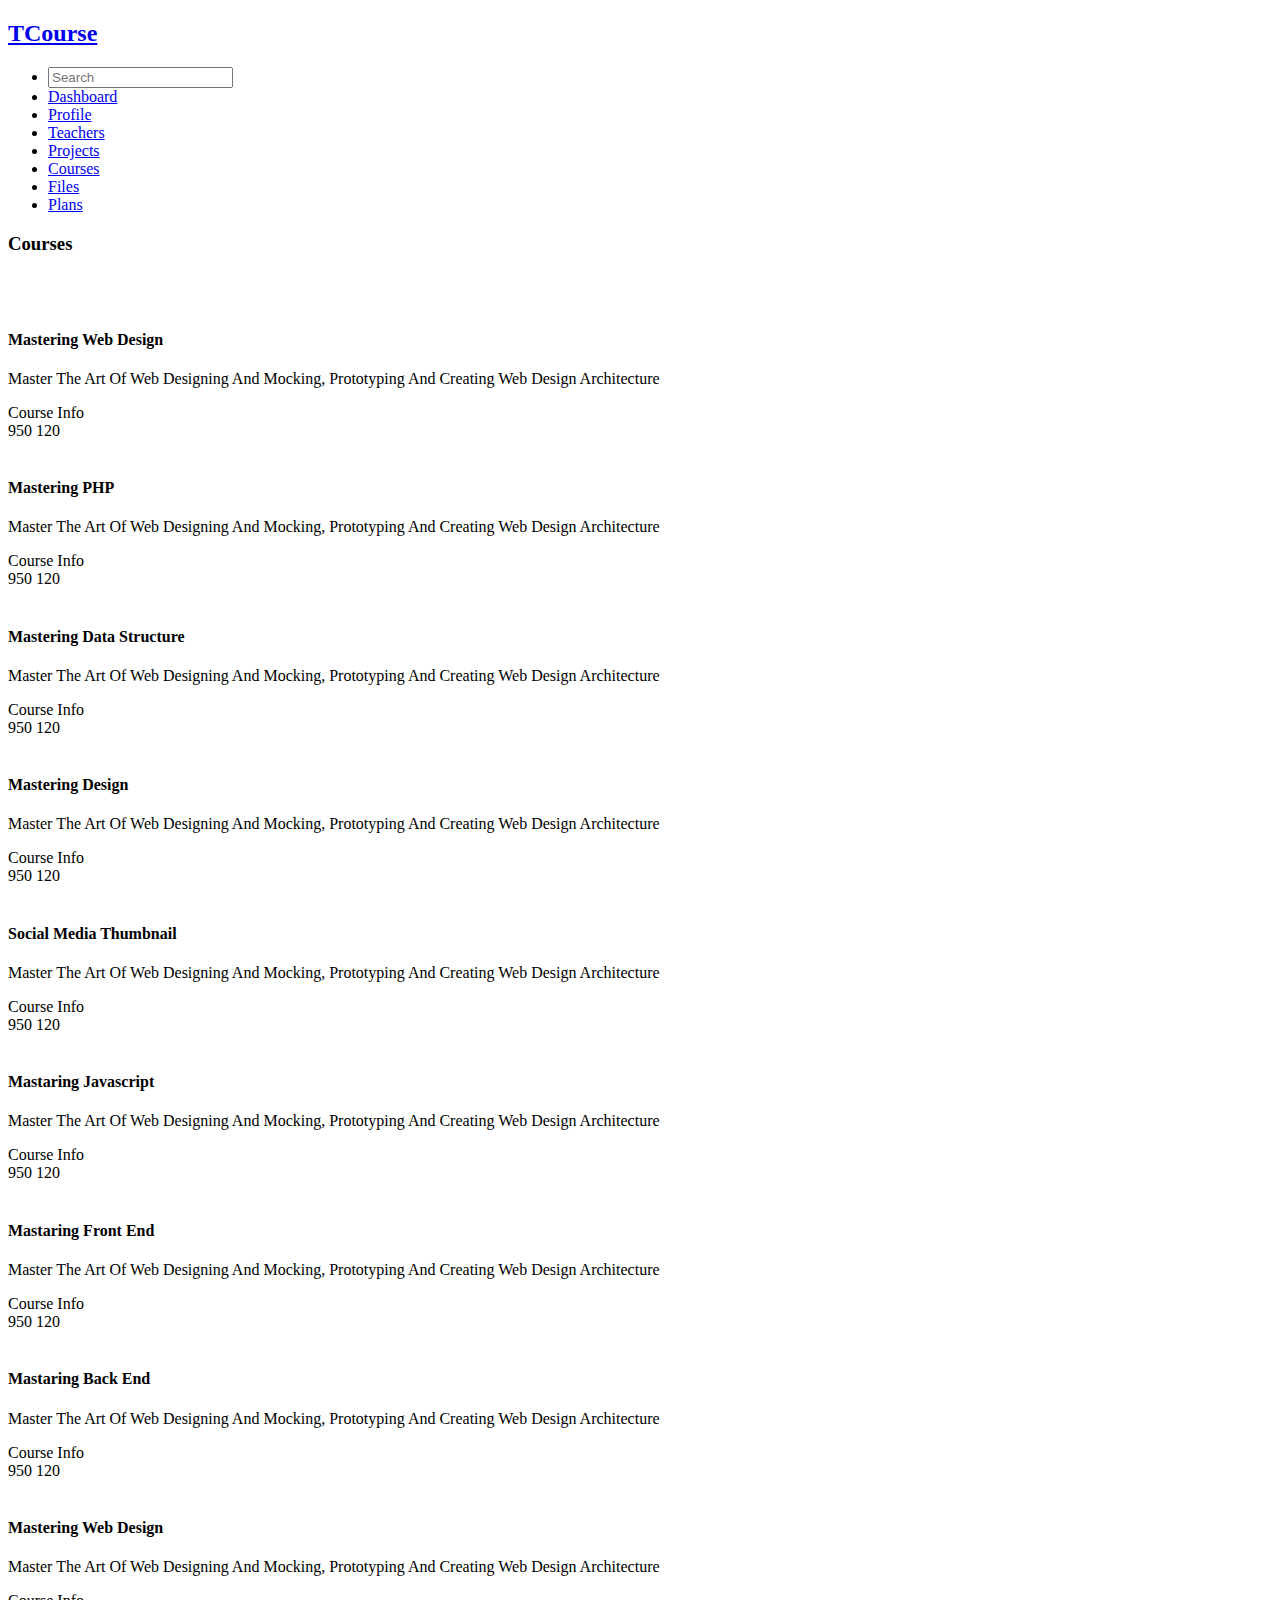
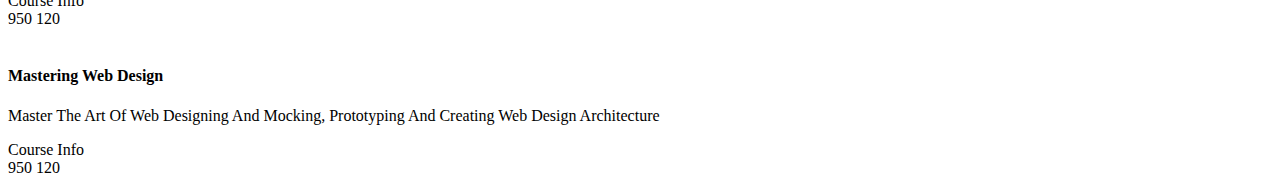
==== courses.html @ 1ccec723 "Add files via upload" ====
<!DOCTYPE html>
<html lang="en">
  <head>
    <meta charset="UTF-8" />
    <meta http-equiv="X-UA-Compatible" content="IE=edge" />
    <meta name="viewport" content="width=device-width, initial-scale=1.0" />
    
    <!-- Website Icon -->
    <link rel="shortcut icon" href="/images/dashboard.png" type="image/x-icon">
    <!-- Normalizing File -->
    <link rel="stylesheet" href="/css/normalize.css" />
    <!-- Font Awesome Library -->
    <link rel="stylesheet" href="/css/all.min.css" />
    <!-- Google Fonts -->
    <link rel="preconnect" href="https://fonts.googleapis.com" />
    <link rel="preconnect" href="https://fonts.gstatic.com" crossorigin />
    <link
      href="https://fonts.googleapis.com/css2?family=Open+Sans:wght@300;400;500;600;700&display=swap"
      rel="stylesheet"
    />
    <!-- Main CSS File -->
    <link rel="stylesheet" href="/css/main.css" />
    <title>Courses</title>
  </head>
  <body>
    <div class="container">
      <!-- Start Navbar -->
      <div class="left-section">
        <nav class="navbar">
          <div class="logo">
            <h2><a href="#">TCourse</a></h2>
          </div>
          <ul>
            <li class="search">
              <input type="text" placeholder="Search" /><i
                class="fa-solid fa-magnifying-glass"
              ></i>
            </li>
            <li>
              <a href="/index.html"
                ><i class="fa-regular fa-chart-bar fa-fw"></i
                ><span>Dashboard</span></a
              >
            </li>
            <li>
              <a href="/profile.html"
                ><i class="fa-solid fa-user"></i><span>Profile</span></a
              >
            </li>
            <li>
              <a href="/teachers.html"
                ><i class="fa-solid fa-user-group"></i><span>Teachers</span></a
              >
            </li>
            <li>
              <a href="/projects.html"
                ><i class="fa-sharp fa-solid fa-diagram-project"></i
                ><span>Projects</span></a
              >
            </li>
            <li class="active">
              <a href="/courses.html"
                ><i class="fa-sharp fa-solid fa-graduation-cap"></i
                ><span>Courses</span></a
              >
            </li>
            <li>
              <a href="/files.html"
                ><i class="fa-sharp fa-solid fa-file"></i><span>Files</span></a
              >
            </li>
            <li>
              <a href="/plans.html"
                ><i class="fa-sharp fa-solid fa-credit-card"></i
                ><span>Plans</span></a
              >
            </li>
          </ul>
        </nav>
      </div>
      <!-- End Navbar -->
      <div class="main-section">
        <header>
          <h3>Courses</h3>
          <div class="user-box">
            <a href="/profile.html"
              ><div class="notifications"><i class="fa-solid fa-bell"></i></div
            ></a>
            <a href="/profile.html"
              ><div class="user-image">
                <img src="/images/personal.png" alt="" /></div
            ></a>
          </div>
        </header>
        <main class="courses">
          <div class="course">
            <div class="images">
              <img src="/images/friend-08.jpg" alt="" class="instructor" />
              <img src="/images/course-01.jpg" alt="" class="cover" />
            </div>
            <div>
              <h4>Mastering Web Design</h4>
              <p>
                Master The Art Of Web Designing And Mocking, Prototyping And
                Creating Web Design Architecture
              </p>
              <span>Course Info</span>
            </div>
            <div class="info">
              <span><i class="fa-regular fa-user"></i>950</span>
              <span><i class="fa-solid fa-dollar-sign"></i>120</span>
            </div>
          </div>
          <div class="course">
            <div class="images">
              <img src="/images/friend-01.jpg" alt="" class="instructor" />
              <img src="/images/course-02.jpg" alt="" class="cover" />
            </div>
            <div>
              <h4>Mastering PHP</h4>
              <p>
                Master The Art Of Web Designing And Mocking, Prototyping And
                Creating Web Design Architecture
              </p>
              <span>Course Info</span>
            </div>
            <div class="info">
              <span><i class="fa-regular fa-user"></i>950</span>
              <span><i class="fa-solid fa-dollar-sign"></i>120</span>
            </div>
          </div>
          <div class="course">
            <div class="images">
              <img src="/images/friend-02.jpg" alt="" class="instructor" />
              <img src="/images/course-03.jpg" alt="" class="cover" />
            </div>
            <div>
              <h4>Mastering Data Structure</h4>
              <p>
                Master The Art Of Web Designing And Mocking, Prototyping And
                Creating Web Design Architecture
              </p>
              <span>Course Info</span>
            </div>
            <div class="info">
              <span><i class="fa-regular fa-user"></i>950</span>
              <span><i class="fa-solid fa-dollar-sign"></i>120</span>
            </div>
          </div>
          <div class="course">
            <div class="images">
              <img src="/images/friend-03.jpg" alt="" class="instructor" />
              <img src="/images/course-04.jpg" alt="" class="cover" />
            </div>
            <div>
              <h4>Mastering Design</h4>
              <p>
                Master The Art Of Web Designing And Mocking, Prototyping And
                Creating Web Design Architecture
              </p>
              <span>Course Info</span>
            </div>
            <div class="info">
              <span><i class="fa-regular fa-user"></i>950</span>
              <span><i class="fa-solid fa-dollar-sign"></i>120</span>
            </div>
          </div>
          <div class="course">
            <div class="images">
              <img src="/images/friend-04.jpg" alt="" class="instructor" />
              <img src="/images/course-05.jpg" alt="" class="cover" />
            </div>
            <div>
              <h4>Social Media Thumbnail</h4>
              <p>
                Master The Art Of Web Designing And Mocking, Prototyping And
                Creating Web Design Architecture
              </p>
              <span>Course Info</span>
            </div>
            <div class="info">
              <span><i class="fa-regular fa-user"></i>950</span>
              <span><i class="fa-solid fa-dollar-sign"></i>120</span>
            </div>
          </div>
          <div class="course">
            <div class="images">
              <img src="/images/friend-05.jpg" alt="" class="instructor" />
              <img src="/images/course-06.jpg
              " alt="" class="cover" />
            </div>
            <div>
              <h4>Mastaring Javascript</h4>
              <p>
                Master The Art Of Web Designing And Mocking, Prototyping And
                Creating Web Design Architecture
              </p>
              <span>Course Info</span>
            </div>
            <div class="info">
              <span><i class="fa-regular fa-user"></i>950</span>
              <span><i class="fa-solid fa-dollar-sign"></i>120</span>
            </div>
          </div>
          <div class="course">
            <div class="images">
              <img src="/images/friend-06.jpg" alt="" class="instructor" />
              <img src="/images/course-07.jpg" alt="" class="cover" />
            </div>
            <div>
              <h4>Mastaring Front End </h4>
              <p>
                Master The Art Of Web Designing And Mocking, Prototyping And
                Creating Web Design Architecture
              </p>
              <span>Course Info</span>
            </div>
            <div class="info">
              <span><i class="fa-regular fa-user"></i>950</span>
              <span><i class="fa-solid fa-dollar-sign"></i>120</span>
            </div>
          </div>
          <div class="course">
            <div class="images">
              <img src="/images/friend-07.jpg" alt="" class="instructor" />
              <img src="/images/course-08.jpg" alt="" class="cover" />
            </div>
            <div>
              <h4>Mastaring Back End </h4>
              <p>
                Master The Art Of Web Designing And Mocking, Prototyping And
                Creating Web Design Architecture
              </p>
              <span>Course Info</span>
            </div>
            <div class="info">
              <span><i class="fa-regular fa-user"></i>950</span>
              <span><i class="fa-solid fa-dollar-sign"></i>120</span>
            </div>
          </div>
          <div class="course">
            <div class="images">
              <img src="/images/friend-08.jpg" alt="" class="instructor" />
              <img src="/images/course-03.jpg" alt="" class="cover" />
            </div>
            <div>
              <h4>Mastering Web Design</h4>
              <p>
                Master The Art Of Web Designing And Mocking, Prototyping And
                Creating Web Design Architecture
              </p>
              <span>Course Info</span>
            </div>
            <div class="info">
              <span><i class="fa-regular fa-user"></i>950</span>
              <span><i class="fa-solid fa-dollar-sign"></i>120</span>
            </div>
          </div>
          <div class="course">
            <div class="images">
              <img src="/images/friend-09.jpg" alt="" class="instructor" />
              <img src="/images/course-01.jpg" alt="" class="cover" />
            </div>
            <div>
              <h4>Mastering Web Design</h4>
              <p>
                Master The Art Of Web Designing And Mocking, Prototyping And
                Creating Web Design Architecture
              </p>
              <span>Course Info</span>
            </div>
            <div class="info">
              <span><i class="fa-regular fa-user"></i>950</span>
              <span><i class="fa-solid fa-dollar-sign"></i>120</span>
            </div>
          </div>
        </main>
      </div>
    </div>
    <link rel="stylesheet" href="/js/all.min.js" />
  </body>
</html>
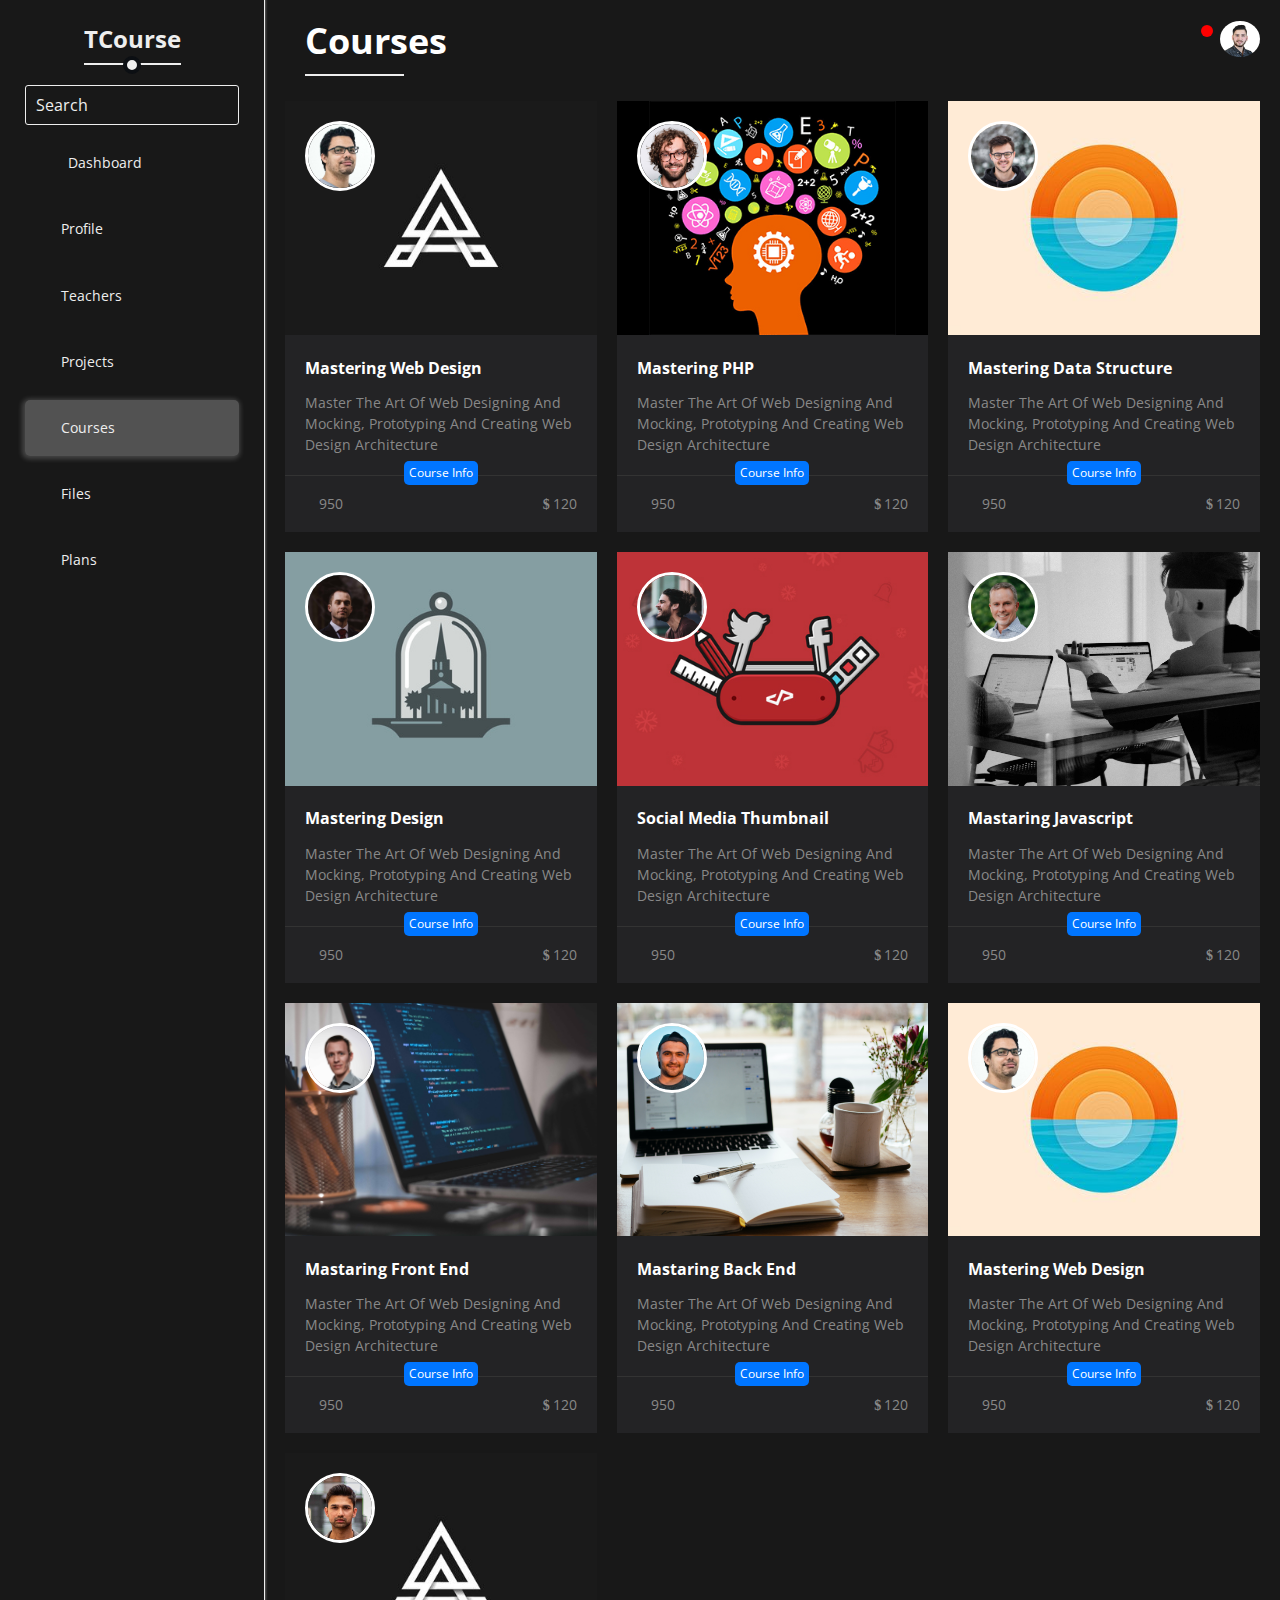
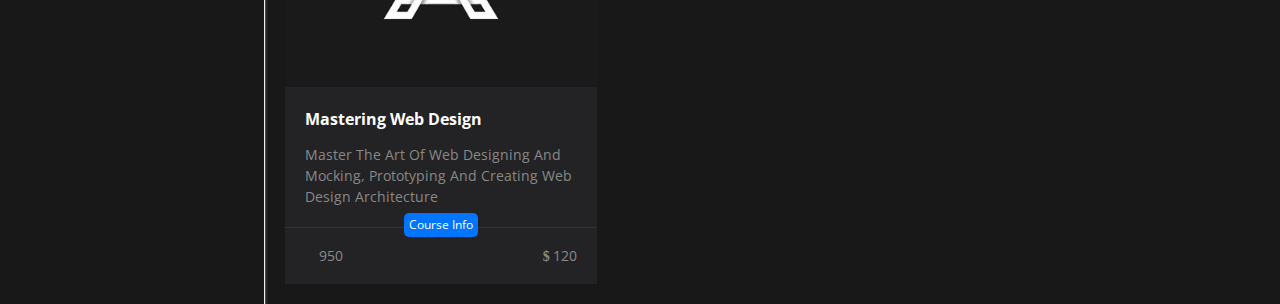
==== commit a1415868: "Add files via upload" ====
--- a/courses.html
+++ b/courses.html
@@ -6,11 +6,11 @@
     <meta name="viewport" content="width=device-width, initial-scale=1.0" />
     
     <!-- Website Icon -->
-    <link rel="shortcut icon" href="/images/dashboard.png" type="image/x-icon">
+    <link rel="shortcut icon" href="images/dashboard.png" type="image/x-icon">
     <!-- Normalizing File -->
-    <link rel="stylesheet" href="/css/normalize.css" />
+    <link rel="stylesheet" href="css/normalize.css" />
     <!-- Font Awesome Library -->
-    <link rel="stylesheet" href="/css/all.min.css" />
+    <link rel="stylesheet" href="css/all.min.css" />
     <!-- Google Fonts -->
     <link rel="preconnect" href="https://fonts.googleapis.com" />
     <link rel="preconnect" href="https://fonts.gstatic.com" crossorigin />
@@ -19,7 +19,7 @@
       rel="stylesheet"
     />
     <!-- Main CSS File -->
-    <link rel="stylesheet" href="/css/main.css" />
+    <link rel="stylesheet" href="css/main.css" />
     <title>Courses</title>
   </head>
   <body>
@@ -37,40 +37,40 @@
               ></i>
             </li>
             <li>
-              <a href="/index.html"
+              <a href="index.html"
                 ><i class="fa-regular fa-chart-bar fa-fw"></i
                 ><span>Dashboard</span></a
               >
             </li>
             <li>
-              <a href="/profile.html"
+              <a href="profile.html"
                 ><i class="fa-solid fa-user"></i><span>Profile</span></a
               >
             </li>
             <li>
-              <a href="/teachers.html"
+              <a href="teachers.html"
                 ><i class="fa-solid fa-user-group"></i><span>Teachers</span></a
               >
             </li>
             <li>
-              <a href="/projects.html"
+              <a href="projects.html"
                 ><i class="fa-sharp fa-solid fa-diagram-project"></i
                 ><span>Projects</span></a
               >
             </li>
             <li class="active">
-              <a href="/courses.html"
+              <a href="courses.html"
                 ><i class="fa-sharp fa-solid fa-graduation-cap"></i
                 ><span>Courses</span></a
               >
             </li>
             <li>
-              <a href="/files.html"
+              <a href="files.html"
                 ><i class="fa-sharp fa-solid fa-file"></i><span>Files</span></a
               >
             </li>
             <li>
-              <a href="/plans.html"
+              <a href="plans.html"
                 ><i class="fa-sharp fa-solid fa-credit-card"></i
                 ><span>Plans</span></a
               >
@@ -83,20 +83,20 @@
         <header>
           <h3>Courses</h3>
           <div class="user-box">
-            <a href="/profile.html"
+            <a href="profile.html"
               ><div class="notifications"><i class="fa-solid fa-bell"></i></div
             ></a>
-            <a href="/profile.html"
+            <a href="profile.html"
               ><div class="user-image">
-                <img src="/images/personal.png" alt="" /></div
+                <img src="images/personal.png" alt="" /></div
             ></a>
           </div>
         </header>
         <main class="courses">
           <div class="course">
             <div class="images">
-              <img src="/images/friend-08.jpg" alt="" class="instructor" />
-              <img src="/images/course-01.jpg" alt="" class="cover" />
+              <img src="images/friend-08.jpg" alt="" class="instructor" />
+              <img src="images/course-01.jpg" alt="" class="cover" />
             </div>
             <div>
               <h4>Mastering Web Design</h4>
@@ -113,8 +113,8 @@
           </div>
           <div class="course">
             <div class="images">
-              <img src="/images/friend-01.jpg" alt="" class="instructor" />
-              <img src="/images/course-02.jpg" alt="" class="cover" />
+              <img src="images/friend-01.jpg" alt="" class="instructor" />
+              <img src="images/course-02.jpg" alt="" class="cover" />
             </div>
             <div>
               <h4>Mastering PHP</h4>
@@ -131,8 +131,8 @@
           </div>
           <div class="course">
             <div class="images">
-              <img src="/images/friend-02.jpg" alt="" class="instructor" />
-              <img src="/images/course-03.jpg" alt="" class="cover" />
+              <img src="images/friend-02.jpg" alt="" class="instructor" />
+              <img src="images/course-03.jpg" alt="" class="cover" />
             </div>
             <div>
               <h4>Mastering Data Structure</h4>
@@ -149,8 +149,8 @@
           </div>
           <div class="course">
             <div class="images">
-              <img src="/images/friend-03.jpg" alt="" class="instructor" />
-              <img src="/images/course-04.jpg" alt="" class="cover" />
+              <img src="images/friend-03.jpg" alt="" class="instructor" />
+              <img src="images/course-04.jpg" alt="" class="cover" />
             </div>
             <div>
               <h4>Mastering Design</h4>
@@ -167,8 +167,8 @@
           </div>
           <div class="course">
             <div class="images">
-              <img src="/images/friend-04.jpg" alt="" class="instructor" />
-              <img src="/images/course-05.jpg" alt="" class="cover" />
+              <img src="images/friend-04.jpg" alt="" class="instructor" />
+              <img src="images/course-05.jpg" alt="" class="cover" />
             </div>
             <div>
               <h4>Social Media Thumbnail</h4>
@@ -185,8 +185,8 @@
           </div>
           <div class="course">
             <div class="images">
-              <img src="/images/friend-05.jpg" alt="" class="instructor" />
-              <img src="/images/course-06.jpg
+              <img src="images/friend-05.jpg" alt="" class="instructor" />
+              <img src="images/course-06.jpg
               " alt="" class="cover" />
             </div>
             <div>
@@ -204,8 +204,8 @@
           </div>
           <div class="course">
             <div class="images">
-              <img src="/images/friend-06.jpg" alt="" class="instructor" />
-              <img src="/images/course-07.jpg" alt="" class="cover" />
+              <img src="images/friend-06.jpg" alt="" class="instructor" />
+              <img src="images/course-07.jpg" alt="" class="cover" />
             </div>
             <div>
               <h4>Mastaring Front End </h4>
@@ -222,8 +222,8 @@
           </div>
           <div class="course">
             <div class="images">
-              <img src="/images/friend-07.jpg" alt="" class="instructor" />
-              <img src="/images/course-08.jpg" alt="" class="cover" />
+              <img src="images/friend-07.jpg" alt="" class="instructor" />
+              <img src="images/course-08.jpg" alt="" class="cover" />
             </div>
             <div>
               <h4>Mastaring Back End </h4>
@@ -240,8 +240,8 @@
           </div>
           <div class="course">
             <div class="images">
-              <img src="/images/friend-08.jpg" alt="" class="instructor" />
-              <img src="/images/course-03.jpg" alt="" class="cover" />
+              <img src="images/friend-08.jpg" alt="" class="instructor" />
+              <img src="images/course-03.jpg" alt="" class="cover" />
             </div>
             <div>
               <h4>Mastering Web Design</h4>
@@ -258,8 +258,8 @@
           </div>
           <div class="course">
             <div class="images">
-              <img src="/images/friend-09.jpg" alt="" class="instructor" />
-              <img src="/images/course-01.jpg" alt="" class="cover" />
+              <img src="images/friend-09.jpg" alt="" class="instructor" />
+              <img src="images/course-01.jpg" alt="" class="cover" />
             </div>
             <div>
               <h4>Mastering Web Design</h4>
@@ -277,6 +277,6 @@
         </main>
       </div>
     </div>
-    <link rel="stylesheet" href="/js/all.min.js" />
+    <link rel="stylesheet" href="js/all.min.js" />
   </body>
 </html>
--- a/css/all.min.css
+++ b/css/all.min.css
@@ -0,0 +1,6 @@
+/*!
+ * Font Awesome Free 6.2.0 by @fontawesome - https://fontawesome.com
+ * License - https://fontawesome.com/license/free (Icons: CC BY 4.0, Fonts: SIL OFL 1.1, Code: MIT License)
+ * Copyright 2022 Fonticons, Inc.
+ */
+.fa{font-family:var(--fa-style-family,"Font Awesome 6 Free");font-weight:var(--fa-style,900)}.fa,.fa-brands,.fa-classic,.fa-regular,.fa-sharp,.fa-solid,.fab,.far,.fas{-moz-osx-font-smoothing:grayscale;-webkit-font-smoothing:antialiased;display:var(--fa-display,inline-block);font-style:normal;font-variant:normal;line-height:1;text-rendering:auto}.fa-classic,.fa-regular,.fa-solid,.far,.fas{font-family:"Font Awesome 6 Free"}.fa-brands,.fab{font-family:"Font Awesome 6 Brands"}.fa-1x{font-size:1em}.fa-2x{font-size:2em}.fa-3x{font-size:3em}.fa-4x{font-size:4em}.fa-5x{font-size:5em}.fa-6x{font-size:6em}.fa-7x{font-size:7em}.fa-8x{font-size:8em}.fa-9x{font-size:9em}.fa-10x{font-size:10em}.fa-2xs{font-size:.625em;line-height:.1em;vertical-align:.225em}.fa-xs{font-size:.75em;line-height:.08333em;vertical-align:.125em}.fa-sm{font-size:.875em;line-height:.07143em;vertical-align:.05357em}.fa-lg{font-size:1.25em;line-height:.05em;vertical-align:-.075em}.fa-xl{font-size:1.5em;line-height:.04167em;vertical-align:-.125em}.fa-2xl{font-size:2em;line-height:.03125em;vertical-align:-.1875em}.fa-fw{text-align:center;width:1.25em}.fa-ul{list-style-type:none;margin-left:var(--fa-li-margin,2.5em);padding-left:0}.fa-ul>li{position:relative}.fa-li{left:calc(var(--fa-li-width, 2em)*-1);position:absolute;text-align:center;width:var(--fa-li-width,2em);line-height:inherit}.fa-border{border-radius:var(--fa-border-radius,.1em);border:var(--fa-border-width,.08em) var(--fa-border-style,solid) var(--fa-border-color,#eee);padding:var(--fa-border-padding,.2em .25em .15em)}.fa-pull-left{float:left;margin-right:var(--fa-pull-margin,.3em)}.fa-pull-right{float:right;margin-left:var(--fa-pull-margin,.3em)}.fa-beat{-webkit-animation-name:fa-beat;animation-name:fa-beat;-webkit-animation-delay:var(--fa-animation-delay,0s);animation-delay:var(--fa-animation-delay,0s);-webkit-animation-direction:var(--fa-animation-direction,normal);animation-direction:var(--fa-animation-direction,normal);-webkit-animation-duration:var(--fa-animation-duration,1s);animation-duration:var(--fa-animation-duration,1s);-webkit-animation-iteration-count:var(--fa-animation-iteration-count,infinite);animation-iteration-count:var(--fa-animation-iteration-count,infinite);-webkit-animation-timing-function:var(--fa-animation-timing,ease-in-out);animation-timing-function:var(--fa-animation-timing,ease-in-out)}.fa-bounce{-webkit-animation-name:fa-bounce;animation-name:fa-bounce;-webkit-animation-delay:var(--fa-animation-delay,0s);animation-delay:var(--fa-animation-delay,0s);-webkit-animation-direction:var(--fa-animation-direction,normal);animation-direction:var(--fa-animation-direction,normal);-webkit-animation-duration:var(--fa-animation-duration,1s);animation-duration:var(--fa-animation-duration,1s);-webkit-animation-iteration-count:var(--fa-animation-iteration-count,infinite);animation-iteration-count:var(--fa-animation-iteration-count,infinite);-webkit-animation-timing-function:var(--fa-animation-timing,cubic-bezier(.28,.84,.42,1));animation-timing-function:var(--fa-animation-timing,cubic-bezier(.28,.84,.42,1))}.fa-fade{-webkit-animation-name:fa-fade;animation-name:fa-fade;-webkit-animation-iteration-count:var(--fa-animation-iteration-count,infinite);animation-iteration-count:var(--fa-animation-iteration-count,infinite);-webkit-animation-timing-function:var(--fa-animation-timing,cubic-bezier(.4,0,.6,1));animation-timing-function:var(--fa-animation-timing,cubic-bezier(.4,0,.6,1))}.fa-beat-fade,.fa-fade{-webkit-animation-delay:var(--fa-animation-delay,0s);animation-delay:var(--fa-animation-delay,0s);-webkit-animation-direction:var(--fa-animation-direction,normal);animation-direction:var(--fa-animation-direction,normal);-webkit-animation-duration:var(--fa-animation-duration,1s);animation-duration:var(--fa-animation-duration,1s)}.fa-beat-fade{-webkit-animation-name:fa-beat-fade;animation-name:fa-beat-fade;-webkit-animation-iteration-count:var(--fa-animation-iteration-count,infinite);animation-iteration-count:var(--fa-animation-iteration-count,infinite);-webkit-animation-timing-function:var(--fa-animation-timing,cubic-bezier(.4,0,.6,1));animation-timing-function:var(--fa-animation-timing,cubic-bezier(.4,0,.6,1))}.fa-flip{-webkit-animation-name:fa-flip;animation-name:fa-flip;-webkit-animation-delay:var(--fa-animation-delay,0s);animation-delay:var(--fa-animation-delay,0s);-webkit-animation-direction:var(--fa-animation-direction,normal);animation-direction:var(--fa-animation-direction,normal);-webkit-animation-duration:var(--fa-animation-duration,1s);animation-duration:var(--fa-animation-duration,1s);-webkit-animation-iteration-count:var(--fa-animation-iteration-count,infinite);animation-iteration-count:var(--fa-animation-iteration-count,infinite);-webkit-animation-timing-function:var(--fa-animation-timing,ease-in-out);animation-timing-function:var(--fa-animation-timing,ease-in-out)}.fa-shake{-webkit-animation-name:fa-shake;animation-name:fa-shake;-webkit-animation-duration:var(--fa-animation-duration,1s);animation-duration:var(--fa-animation-duration,1s);-webkit-animation-iteration-count:var(--fa-animation-iteration-count,infinite);animation-iteration-count:var(--fa-animation-iteration-count,infinite);-webkit-animation-timing-function:var(--fa-animation-timing,linear);animation-timing-function:var(--fa-animation-timing,linear)}.fa-shake,.fa-spin{-webkit-animation-delay:var(--fa-animation-delay,0s);animation-delay:var(--fa-animation-delay,0s);-webkit-animation-direction:var(--fa-animation-direction,normal);animation-direction:var(--fa-animation-direction,normal)}.fa-spin{-webkit-animation-name:fa-spin;animation-name:fa-spin;-webkit-animation-duration:var(--fa-animation-duration,2s);animation-duration:var(--fa-animation-duration,2s);-webkit-animation-iteration-count:var(--fa-animation-iteration-count,infinite);animation-iteration-count:var(--fa-animation-iteration-count,infinite);-webkit-animation-timing-function:var(--fa-animation-timing,linear);animation-timing-function:var(--fa-animation-timing,linear)}.fa-spin-reverse{--fa-animation-direction:reverse}.fa-pulse,.fa-spin-pulse{-webkit-animation-name:fa-spin;animation-name:fa-spin;-webkit-animation-direction:var(--fa-animation-direction,normal);animation-direction:var(--fa-animation-direction,normal);-webkit-animation-duration:var(--fa-animation-duration,1s);animation-duration:var(--fa-animation-duration,1s);-webkit-animation-iteration-count:var(--fa-animation-iteration-count,infinite);animation-iteration-count:var(--fa-animation-iteration-count,infinite);-webkit-animation-timing-function:var(--fa-animation-timing,steps(8));animation-timing-function:var(--fa-animation-timing,steps(8))}@media (prefers-reduced-motion:reduce){.fa-beat,.fa-beat-fade,.fa-bounce,.fa-fade,.fa-flip,.fa-pulse,.fa-shake,.fa-spin,.fa-spin-pulse{-webkit-animation-delay:-1ms;animation-delay:-1ms;-webkit-animation-duration:1ms;animation-duration:1ms;-webkit-animation-iteration-count:1;animation-iteration-count:1;transition-delay:0s;transition-duration:0s}}@-webkit-keyframes fa-beat{0%,90%{-webkit-transform:scale(1);transform:scale(1)}45%{-webkit-transform:scale(var(--fa-beat-scale,1.25));transform:scale(var(--fa-beat-scale,1.25))}}@keyframes fa-beat{0%,90%{-webkit-transform:scale(1);transform:scale(1)}45%{-webkit-transform:scale(var(--fa-beat-scale,1.25));transform:scale(var(--fa-beat-scale,1.25))}}@-webkit-keyframes fa-bounce{0%{-webkit-transform:scale(1) translateY(0);transform:scale(1) translateY(0)}10%{-webkit-transform:scale(var(--fa-bounce-start-scale-x,1.1),var(--fa-bounce-start-scale-y,.9)) translateY(0);transform:scale(var(--fa-bounce-start-scale-x,1.1),var(--fa-bounce-start-scale-y,.9)) translateY(0)}30%{-webkit-transform:scale(var(--fa-bounce-jump-scale-x,.9),var(--fa-bounce-jump-scale-y,1.1)) translateY(var(--fa-bounce-height,-.5em));transform:scale(var(--fa-bounce-jump-scale-x,.9),var(--fa-bounce-jump-scale-y,1.1)) translateY(var(--fa-bounce-height,-.5em))}50%{-webkit-transform:scale(var(--fa-bounce-land-scale-x,1.05),var(--fa-bounce-land-scale-y,.95)) translateY(0);transform:scale(var(--fa-bounce-land-scale-x,1.05),var(--fa-bounce-land-scale-y,.95)) translateY(0)}57%{-webkit-transform:scale(1) translateY(var(--fa-bounce-rebound,-.125em));transform:scale(1) translateY(var(--fa-bounce-rebound,-.125em))}64%{-webkit-transform:scale(1) translateY(0);transform:scale(1) translateY(0)}to{-webkit-transform:scale(1) translateY(0);transform:scale(1) translateY(0)}}@keyframes fa-bounce{0%{-webkit-transform:scale(1) translateY(0);transform:scale(1) translateY(0)}10%{-webkit-transform:scale(var(--fa-bounce-start-scale-x,1.1),var(--fa-bounce-start-scale-y,.9)) translateY(0);transform:scale(var(--fa-bounce-start-scale-x,1.1),var(--fa-bounce-start-scale-y,.9)) translateY(0)}30%{-webkit-transform:scale(var(--fa-bounce-jump-scale-x,.9),var(--fa-bounce-jump-scale-y,1.1)) translateY(var(--fa-bounce-height,-.5em));transform:scale(var(--fa-bounce-jump-scale-x,.9),var(--fa-bounce-jump-scale-y,1.1)) translateY(var(--fa-bounce-height,-.5em))}50%{-webkit-transform:scale(var(--fa-bounce-land-scale-x,1.05),var(--fa-bounce-land-scale-y,.95)) translateY(0);transform:scale(var(--fa-bounce-land-scale-x,1.05),var(--fa-bounce-land-scale-y,.95)) translateY(0)}57%{-webkit-transform:scale(1) translateY(var(--fa-bounce-rebound,-.125em));transform:scale(1) translateY(var(--fa-bounce-rebound,-.125em))}64%{-webkit-transform:scale(1) translateY(0);transform:scale(1) translateY(0)}to{-webkit-transform:scale(1) translateY(0);transform:scale(1) translateY(0)}}@-webkit-keyframes fa-fade{50%{opacity:var(--fa-fade-opacity,.4)}}@keyframes fa-fade{50%{opacity:var(--fa-fade-opacity,.4)}}@-webkit-keyframes fa-beat-fade{0%,to{opacity:var(--fa-beat-fade-opacity,.4);-webkit-transform:scale(1);transform:scale(1)}50%{opacity:1;-webkit-transform:scale(var(--fa-beat-fade-scale,1.125));transform:scale(var(--fa-beat-fade-scale,1.125))}}@keyframes fa-beat-fade{0%,to{opacity:var(--fa-beat-fade-opacity,.4);-webkit-transform:scale(1);transform:scale(1)}50%{opacity:1;-webkit-transform:scale(var(--fa-beat-fade-scale,1.125));transform:scale(var(--fa-beat-fade-scale,1.125))}}@-webkit-keyframes fa-flip{50%{-webkit-transform:rotate3d(var(--fa-flip-x,0),var(--fa-flip-y,1),var(--fa-flip-z,0),var(--fa-flip-angle,-180deg));transform:rotate3d(var(--fa-flip-x,0),var(--fa-flip-y,1),var(--fa-flip-z,0),var(--fa-flip-angle,-180deg))}}@keyframes fa-flip{50%{-webkit-transform:rotate3d(var(--fa-flip-x,0),var(--fa-flip-y,1),var(--fa-flip-z,0),var(--fa-flip-angle,-180deg));transform:rotate3d(var(--fa-flip-x,0),var(--fa-flip-y,1),var(--fa-flip-z,0),var(--fa-flip-angle,-180deg))}}@-webkit-keyframes fa-shake{0%{-webkit-transform:rotate(-15deg);transform:rotate(-15deg)}4%{-webkit-transform:rotate(15deg);transform:rotate(15deg)}8%,24%{-webkit-transform:rotate(-18deg);transform:rotate(-18deg)}12%,28%{-webkit-transform:rotate(18deg);transform:rotate(18deg)}16%{-webkit-transform:rotate(-22deg);transform:rotate(-22deg)}20%{-webkit-transform:rotate(22deg);transform:rotate(22deg)}32%{-webkit-transform:rotate(-12deg);transform:rotate(-12deg)}36%{-webkit-transform:rotate(12deg);transform:rotate(12deg)}40%,to{-webkit-transform:rotate(0deg);transform:rotate(0deg)}}@keyframes fa-shake{0%{-webkit-transform:rotate(-15deg);transform:rotate(-15deg)}4%{-webkit-transform:rotate(15deg);transform:rotate(15deg)}8%,24%{-webkit-transform:rotate(-18deg);transform:rotate(-18deg)}12%,28%{-webkit-transform:rotate(18deg);transform:rotate(18deg)}16%{-webkit-transform:rotate(-22deg);transform:rotate(-22deg)}20%{-webkit-transform:rotate(22deg);transform:rotate(22deg)}32%{-webkit-transform:rotate(-12deg);transform:rotate(-12deg)}36%{-webkit-transform:rotate(12deg);transform:rotate(12deg)}40%,to{-webkit-transform:rotate(0deg);transform:rotate(0deg)}}@-webkit-keyframes fa-spin{0%{-webkit-transform:rotate(0deg);transform:rotate(0deg)}to{-webkit-transform:rotate(1turn);transform:rotate(1turn)}}@keyframes fa-spin{0%{-webkit-transform:rotate(0deg);transform:rotate(0deg)}to{-webkit-transform:rotate(1turn);transform:rotate(1turn)}}.fa-rotate-90{-webkit-transform:rotate(90deg);transform:rotate(90deg)}.fa-rotate-180{-webkit-transform:rotate(180deg);transform:rotate(180deg)}.fa-rotate-270{-webkit-transform:rotate(270deg);transform:rotate(270deg)}.fa-flip-horizontal{-webkit-transform:scaleX(-1);transform:scaleX(-1)}.fa-flip-vertical{-webkit-transform:scaleY(-1);transform:scaleY(-1)}.fa-flip-both,.fa-flip-horizontal.fa-flip-vertical{-webkit-transform:scale(-1);transform:scale(-1)}.fa-rotate-by{-webkit-transform:rotate(var(--fa-rotate-angle,none));transform:rotate(var(--fa-rotate-angle,none))}.fa-stack{display:inline-block;height:2em;line-height:2em;position:relative;vertical-align:middle;width:2.5em}.fa-stack-1x,.fa-stack-2x{left:0;position:absolute;text-align:center;width:100%;z-index:var(--fa-stack-z-index,auto)}.fa-stack-1x{line-height:inherit}.fa-stack-2x{font-size:2em}.fa-inverse{color:var(--fa-inverse,#fff)}.fa-0:before{content:"\30"}.fa-1:before{content:"\31"}.fa-2:before{content:"\32"}.fa-3:before{content:"\33"}.fa-4:before{content:"\34"}.fa-5:before{content:"\35"}.fa-6:before{content:"\36"}.fa-7:before{content:"\37"}.fa-8:before{content:"\38"}.fa-9:before{content:"\39"}.fa-fill-drip:before{content:"\f576"}.fa-arrows-to-circle:before{content:"\e4bd"}.fa-chevron-circle-right:before,.fa-circle-chevron-right:before{content:"\f138"}.fa-at:before{content:"\40"}.fa-trash-alt:before,.fa-trash-can:before{content:"\f2ed"}.fa-text-height:before{content:"\f034"}.fa-user-times:before,.fa-user-xmark:before{content:"\f235"}.fa-stethoscope:before{content:"\f0f1"}.fa-comment-alt:before,.fa-message:before{content:"\f27a"}.fa-info:before{content:"\f129"}.fa-compress-alt:before,.fa-down-left-and-up-right-to-center:before{content:"\f422"}.fa-explosion:before{content:"\e4e9"}.fa-file-alt:before,.fa-file-lines:before,.fa-file-text:before{content:"\f15c"}.fa-wave-square:before{content:"\f83e"}.fa-ring:before{content:"\f70b"}.fa-building-un:before{content:"\e4d9"}.fa-dice-three:before{content:"\f527"}.fa-calendar-alt:before,.fa-calendar-days:before{content:"\f073"}.fa-anchor-circle-check:before{content:"\e4aa"}.fa-building-circle-arrow-right:before{content:"\e4d1"}.fa-volleyball-ball:before,.fa-volleyball:before{content:"\f45f"}.fa-arrows-up-to-line:before{content:"\e4c2"}.fa-sort-desc:before,.fa-sort-down:before{content:"\f0dd"}.fa-circle-minus:before,.fa-minus-circle:before{content:"\f056"}.fa-door-open:before{content:"\f52b"}.fa-right-from-bracket:before,.fa-sign-out-alt:before{content:"\f2f5"}.fa-atom:before{content:"\f5d2"}.fa-soap:before{content:"\e06e"}.fa-heart-music-camera-bolt:before,.fa-icons:before{content:"\f86d"}.fa-microphone-alt-slash:before,.fa-microphone-lines-slash:before{content:"\f539"}.fa-bridge-circle-check:before{content:"\e4c9"}.fa-pump-medical:before{content:"\e06a"}.fa-fingerprint:before{content:"\f577"}.fa-hand-point-right:before{content:"\f0a4"}.fa-magnifying-glass-location:before,.fa-search-location:before{content:"\f689"}.fa-forward-step:before,.fa-step-forward:before{content:"\f051"}.fa-face-smile-beam:before,.fa-smile-beam:before{content:"\f5b8"}.fa-flag-checkered:before{content:"\f11e"}.fa-football-ball:before,.fa-football:before{content:"\f44e"}.fa-school-circle-exclamation:before{content:"\e56c"}.fa-crop:before{content:"\f125"}.fa-angle-double-down:before,.fa-angles-down:before{content:"\f103"}.fa-users-rectangle:before{content:"\e594"}.fa-people-roof:before{content:"\e537"}.fa-people-line:before{content:"\e534"}.fa-beer-mug-empty:before,.fa-beer:before{content:"\f0fc"}.fa-diagram-predecessor:before{content:"\e477"}.fa-arrow-up-long:before,.fa-long-arrow-up:before{content:"\f176"}.fa-burn:before,.fa-fire-flame-simple:before{content:"\f46a"}.fa-male:before,.fa-person:before{content:"\f183"}.fa-laptop:before{content:"\f109"}.fa-file-csv:before{content:"\f6dd"}.fa-menorah:before{content:"\f676"}.fa-truck-plane:before{content:"\e58f"}.fa-record-vinyl:before{content:"\f8d9"}.fa-face-grin-stars:before,.fa-grin-stars:before{content:"\f587"}.fa-bong:before{content:"\f55c"}.fa-pastafarianism:before,.fa-spaghetti-monster-flying:before{content:"\f67b"}.fa-arrow-down-up-across-line:before{content:"\e4af"}.fa-spoon:before,.fa-utensil-spoon:before{content:"\f2e5"}.fa-jar-wheat:before{content:"\e517"}.fa-envelopes-bulk:before,.fa-mail-bulk:before{content:"\f674"}.fa-file-circle-exclamation:before{content:"\e4eb"}.fa-circle-h:before,.fa-hospital-symbol:before{content:"\f47e"}.fa-pager:before{content:"\f815"}.fa-address-book:before,.fa-contact-book:before{content:"\f2b9"}.fa-strikethrough:before{content:"\f0cc"}.fa-k:before{content:"\4b"}.fa-landmark-flag:before{content:"\e51c"}.fa-pencil-alt:before,.fa-pencil:before{content:"\f303"}.fa-backward:before{content:"\f04a"}.fa-caret-right:before{content:"\f0da"}.fa-comments:before{content:"\f086"}.fa-file-clipboard:before,.fa-paste:before{content:"\f0ea"}.fa-code-pull-request:before{content:"\e13c"}.fa-clipboard-list:before{content:"\f46d"}.fa-truck-loading:before,.fa-truck-ramp-box:before{content:"\f4de"}.fa-user-check:before{content:"\f4fc"}.fa-vial-virus:before{content:"\e597"}.fa-sheet-plastic:before{content:"\e571"}.fa-blog:before{content:"\f781"}.fa-user-ninja:before{content:"\f504"}.fa-person-arrow-up-from-line:before{content:"\e539"}.fa-scroll-torah:before,.fa-torah:before{content:"\f6a0"}.fa-broom-ball:before,.fa-quidditch-broom-ball:before,.fa-quidditch:before{content:"\f458"}.fa-toggle-off:before{content:"\f204"}.fa-archive:before,.fa-box-archive:before{content:"\f187"}.fa-person-drowning:before{content:"\e545"}.fa-arrow-down-9-1:before,.fa-sort-numeric-desc:before,.fa-sort-numeric-down-alt:before{content:"\f886"}.fa-face-grin-tongue-squint:before,.fa-grin-tongue-squint:before{content:"\f58a"}.fa-spray-can:before{content:"\f5bd"}.fa-truck-monster:before{content:"\f63b"}.fa-w:before{content:"\57"}.fa-earth-africa:before,.fa-globe-africa:before{content:"\f57c"}.fa-rainbow:before{content:"\f75b"}.fa-circle-notch:before{content:"\f1ce"}.fa-tablet-alt:before,.fa-tablet-screen-button:before{content:"\f3fa"}.fa-paw:before{content:"\f1b0"}.fa-cloud:before{content:"\f0c2"}.fa-trowel-bricks:before{content:"\e58a"}.fa-face-flushed:before,.fa-flushed:before{content:"\f579"}.fa-hospital-user:before{content:"\f80d"}.fa-tent-arrow-left-right:before{content:"\e57f"}.fa-gavel:before,.fa-legal:before{content:"\f0e3"}.fa-binoculars:before{content:"\f1e5"}.fa-microphone-slash:before{content:"\f131"}.fa-box-tissue:before{content:"\e05b"}.fa-motorcycle:before{content:"\f21c"}.fa-bell-concierge:before,.fa-concierge-bell:before{content:"\f562"}.fa-pen-ruler:before,.fa-pencil-ruler:before{content:"\f5ae"}.fa-people-arrows-left-right:before,.fa-people-arrows:before{content:"\e068"}.fa-mars-and-venus-burst:before{content:"\e523"}.fa-caret-square-right:before,.fa-square-caret-right:before{content:"\f152"}.fa-cut:before,.fa-scissors:before{content:"\f0c4"}.fa-sun-plant-wilt:before{content:"\e57a"}.fa-toilets-portable:before{content:"\e584"}.fa-hockey-puck:before{content:"\f453"}.fa-table:before{content:"\f0ce"}.fa-magnifying-glass-arrow-right:before{content:"\e521"}.fa-digital-tachograph:before,.fa-tachograph-digital:before{content:"\f566"}.fa-users-slash:before{content:"\e073"}.fa-clover:before{content:"\e139"}.fa-mail-reply:before,.fa-reply:before{content:"\f3e5"}.fa-star-and-crescent:before{content:"\f699"}.fa-house-fire:before{content:"\e50c"}.fa-minus-square:before,.fa-square-minus:before{content:"\f146"}.fa-helicopter:before{content:"\f533"}.fa-compass:before{content:"\f14e"}.fa-caret-square-down:before,.fa-square-caret-down:before{content:"\f150"}.fa-file-circle-question:before{content:"\e4ef"}.fa-laptop-code:before{content:"\f5fc"}.fa-swatchbook:before{content:"\f5c3"}.fa-prescription-bottle:before{content:"\f485"}.fa-bars:before,.fa-navicon:before{content:"\f0c9"}.fa-people-group:before{content:"\e533"}.fa-hourglass-3:before,.fa-hourglass-end:before{content:"\f253"}.fa-heart-broken:before,.fa-heart-crack:before{content:"\f7a9"}.fa-external-link-square-alt:before,.fa-square-up-right:before{content:"\f360"}.fa-face-kiss-beam:before,.fa-kiss-beam:before{content:"\f597"}.fa-film:before{content:"\f008"}.fa-ruler-horizontal:before{content:"\f547"}.fa-people-robbery:before{content:"\e536"}.fa-lightbulb:before{content:"\f0eb"}.fa-caret-left:before{content:"\f0d9"}.fa-circle-exclamation:before,.fa-exclamation-circle:before{content:"\f06a"}.fa-school-circle-xmark:before{content:"\e56d"}.fa-arrow-right-from-bracket:before,.fa-sign-out:before{content:"\f08b"}.fa-chevron-circle-down:before,.fa-circle-chevron-down:before{content:"\f13a"}.fa-unlock-alt:before,.fa-unlock-keyhole:before{content:"\f13e"}.fa-cloud-showers-heavy:before{content:"\f740"}.fa-headphones-alt:before,.fa-headphones-simple:before{content:"\f58f"}.fa-sitemap:before{content:"\f0e8"}.fa-circle-dollar-to-slot:before,.fa-donate:before{content:"\f4b9"}.fa-memory:before{content:"\f538"}.fa-road-spikes:before{content:"\e568"}.fa-fire-burner:before{content:"\e4f1"}.fa-flag:before{content:"\f024"}.fa-hanukiah:before{content:"\f6e6"}.fa-feather:before{content:"\f52d"}.fa-volume-down:before,.fa-volume-low:before{content:"\f027"}.fa-comment-slash:before{content:"\f4b3"}.fa-cloud-sun-rain:before{content:"\f743"}.fa-compress:before{content:"\f066"}.fa-wheat-alt:before,.fa-wheat-awn:before{content:"\e2cd"}.fa-ankh:before{content:"\f644"}.fa-hands-holding-child:before{content:"\e4fa"}.fa-asterisk:before{content:"\2a"}.fa-check-square:before,.fa-square-check:before{content:"\f14a"}.fa-peseta-sign:before{content:"\e221"}.fa-header:before,.fa-heading:before{content:"\f1dc"}.fa-ghost:before{content:"\f6e2"}.fa-list-squares:before,.fa-list:before{content:"\f03a"}.fa-phone-square-alt:before,.fa-square-phone-flip:before{content:"\f87b"}.fa-cart-plus:before{content:"\f217"}.fa-gamepad:before{content:"\f11b"}.fa-circle-dot:before,.fa-dot-circle:before{content:"\f192"}.fa-dizzy:before,.fa-face-dizzy:before{content:"\f567"}.fa-egg:before{content:"\f7fb"}.fa-house-medical-circle-xmark:before{content:"\e513"}.fa-campground:before{content:"\f6bb"}.fa-folder-plus:before{content:"\f65e"}.fa-futbol-ball:before,.fa-futbol:before,.fa-soccer-ball:before{content:"\f1e3"}.fa-paint-brush:before,.fa-paintbrush:before{content:"\f1fc"}.fa-lock:before{content:"\f023"}.fa-gas-pump:before{content:"\f52f"}.fa-hot-tub-person:before,.fa-hot-tub:before{content:"\f593"}.fa-map-location:before,.fa-map-marked:before{content:"\f59f"}.fa-house-flood-water:before{content:"\e50e"}.fa-tree:before{content:"\f1bb"}.fa-bridge-lock:before{content:"\e4cc"}.fa-sack-dollar:before{content:"\f81d"}.fa-edit:before,.fa-pen-to-square:before{content:"\f044"}.fa-car-side:before{content:"\f5e4"}.fa-share-alt:before,.fa-share-nodes:before{content:"\f1e0"}.fa-heart-circle-minus:before{content:"\e4ff"}.fa-hourglass-2:before,.fa-hourglass-half:before{content:"\f252"}.fa-microscope:before{content:"\f610"}.fa-sink:before{content:"\e06d"}.fa-bag-shopping:before,.fa-shopping-bag:before{content:"\f290"}.fa-arrow-down-z-a:before,.fa-sort-alpha-desc:before,.fa-sort-alpha-down-alt:before{content:"\f881"}.fa-mitten:before{content:"\f7b5"}.fa-person-rays:before{content:"\e54d"}.fa-users:before{content:"\f0c0"}.fa-eye-slash:before{content:"\f070"}.fa-flask-vial:before{content:"\e4f3"}.fa-hand-paper:before,.fa-hand:before{content:"\f256"}.fa-om:before{content:"\f679"}.fa-worm:before{content:"\e599"}.fa-house-circle-xmark:before{content:"\e50b"}.fa-plug:before{content:"\f1e6"}.fa-chevron-up:before{content:"\f077"}.fa-hand-spock:before{content:"\f259"}.fa-stopwatch:before{content:"\f2f2"}.fa-face-kiss:before,.fa-kiss:before{content:"\f596"}.fa-bridge-circle-xmark:before{content:"\e4cb"}.fa-face-grin-tongue:before,.fa-grin-tongue:before{content:"\f589"}.fa-chess-bishop:before{content:"\f43a"}.fa-face-grin-wink:before,.fa-grin-wink:before{content:"\f58c"}.fa-deaf:before,.fa-deafness:before,.fa-ear-deaf:before,.fa-hard-of-hearing:before{content:"\f2a4"}.fa-road-circle-check:before{content:"\e564"}.fa-dice-five:before{content:"\f523"}.fa-rss-square:before,.fa-square-rss:before{content:"\f143"}.fa-land-mine-on:before{content:"\e51b"}.fa-i-cursor:before{content:"\f246"}.fa-stamp:before{content:"\f5bf"}.fa-stairs:before{content:"\e289"}.fa-i:before{content:"\49"}.fa-hryvnia-sign:before,.fa-hryvnia:before{content:"\f6f2"}.fa-pills:before{content:"\f484"}.fa-face-grin-wide:before,.fa-grin-alt:before{content:"\f581"}.fa-tooth:before{content:"\f5c9"}.fa-v:before{content:"\56"}.fa-bicycle:before{content:"\f206"}.fa-rod-asclepius:before,.fa-rod-snake:before,.fa-staff-aesculapius:before,.fa-staff-snake:before{content:"\e579"}.fa-head-side-cough-slash:before{content:"\e062"}.fa-ambulance:before,.fa-truck-medical:before{content:"\f0f9"}.fa-wheat-awn-circle-exclamation:before{content:"\e598"}.fa-snowman:before{content:"\f7d0"}.fa-mortar-pestle:before{content:"\f5a7"}.fa-road-barrier:before{content:"\e562"}.fa-school:before{content:"\f549"}.fa-igloo:before{content:"\f7ae"}.fa-joint:before{content:"\f595"}.fa-angle-right:before{content:"\f105"}.fa-horse:before{content:"\f6f0"}.fa-q:before{content:"\51"}.fa-g:before{content:"\47"}.fa-notes-medical:before{content:"\f481"}.fa-temperature-2:before,.fa-temperature-half:before,.fa-thermometer-2:before,.fa-thermometer-half:before{content:"\f2c9"}.fa-dong-sign:before{content:"\e169"}.fa-capsules:before{content:"\f46b"}.fa-poo-bolt:before,.fa-poo-storm:before{content:"\f75a"}.fa-face-frown-open:before,.fa-frown-open:before{content:"\f57a"}.fa-hand-point-up:before{content:"\f0a6"}.fa-money-bill:before{content:"\f0d6"}.fa-bookmark:before{content:"\f02e"}.fa-align-justify:before{content:"\f039"}.fa-umbrella-beach:before{content:"\f5ca"}.fa-helmet-un:before{content:"\e503"}.fa-bullseye:before{content:"\f140"}.fa-bacon:before{content:"\f7e5"}.fa-hand-point-down:before{content:"\f0a7"}.fa-arrow-up-from-bracket:before{content:"\e09a"}.fa-folder-blank:before,.fa-folder:before{content:"\f07b"}.fa-file-medical-alt:before,.fa-file-waveform:before{content:"\f478"}.fa-radiation:before{content:"\f7b9"}.fa-chart-simple:before{content:"\e473"}.fa-mars-stroke:before{content:"\f229"}.fa-vial:before{content:"\f492"}.fa-dashboard:before,.fa-gauge-med:before,.fa-gauge:before,.fa-tachometer-alt-average:before{content:"\f624"}.fa-magic-wand-sparkles:before,.fa-wand-magic-sparkles:before{content:"\e2ca"}.fa-e:before{content:"\45"}.fa-pen-alt:before,.fa-pen-clip:before{content:"\f305"}.fa-bridge-circle-exclamation:before{content:"\e4ca"}.fa-user:before{content:"\f007"}.fa-school-circle-check:before{content:"\e56b"}.fa-dumpster:before{content:"\f793"}.fa-shuttle-van:before,.fa-van-shuttle:before{content:"\f5b6"}.fa-building-user:before{content:"\e4da"}.fa-caret-square-left:before,.fa-square-caret-left:before{content:"\f191"}.fa-highlighter:before{content:"\f591"}.fa-key:before{content:"\f084"}.fa-bullhorn:before{content:"\f0a1"}.fa-globe:before{content:"\f0ac"}.fa-synagogue:before{content:"\f69b"}.fa-person-half-dress:before{content:"\e548"}.fa-road-bridge:before{content:"\e563"}.fa-location-arrow:before{content:"\f124"}.fa-c:before{content:"\43"}.fa-tablet-button:before{content:"\f10a"}.fa-building-lock:before{content:"\e4d6"}.fa-pizza-slice:before{content:"\f818"}.fa-money-bill-wave:before{content:"\f53a"}.fa-area-chart:before,.fa-chart-area:before{content:"\f1fe"}.fa-house-flag:before{content:"\e50d"}.fa-person-circle-minus:before{content:"\e540"}.fa-ban:before,.fa-cancel:before{content:"\f05e"}.fa-camera-rotate:before{content:"\e0d8"}.fa-air-freshener:before,.fa-spray-can-sparkles:before{content:"\f5d0"}.fa-star:before{content:"\f005"}.fa-repeat:before{content:"\f363"}.fa-cross:before{content:"\f654"}.fa-box:before{content:"\f466"}.fa-venus-mars:before{content:"\f228"}.fa-arrow-pointer:before,.fa-mouse-pointer:before{content:"\f245"}.fa-expand-arrows-alt:before,.fa-maximize:before{content:"\f31e"}.fa-charging-station:before{content:"\f5e7"}.fa-shapes:before,.fa-triangle-circle-square:before{content:"\f61f"}.fa-random:before,.fa-shuffle:before{content:"\f074"}.fa-person-running:before,.fa-running:before{content:"\f70c"}.fa-mobile-retro:before{content:"\e527"}.fa-grip-lines-vertical:before{content:"\f7a5"}.fa-spider:before{content:"\f717"}.fa-hands-bound:before{content:"\e4f9"}.fa-file-invoice-dollar:before{content:"\f571"}.fa-plane-circle-exclamation:before{content:"\e556"}.fa-x-ray:before{content:"\f497"}.fa-spell-check:before{content:"\f891"}.fa-slash:before{content:"\f715"}.fa-computer-mouse:before,.fa-mouse:before{content:"\f8cc"}.fa-arrow-right-to-bracket:before,.fa-sign-in:before{content:"\f090"}.fa-shop-slash:before,.fa-store-alt-slash:before{content:"\e070"}.fa-server:before{content:"\f233"}.fa-virus-covid-slash:before{content:"\e4a9"}.fa-shop-lock:before{content:"\e4a5"}.fa-hourglass-1:before,.fa-hourglass-start:before{content:"\f251"}.fa-blender-phone:before{content:"\f6b6"}.fa-building-wheat:before{content:"\e4db"}.fa-person-breastfeeding:before{content:"\e53a"}.fa-right-to-bracket:before,.fa-sign-in-alt:before{content:"\f2f6"}.fa-venus:before{content:"\f221"}.fa-passport:before{content:"\f5ab"}.fa-heart-pulse:before,.fa-heartbeat:before{content:"\f21e"}.fa-people-carry-box:before,.fa-people-carry:before{content:"\f4ce"}.fa-temperature-high:before{content:"\f769"}.fa-microchip:before{content:"\f2db"}.fa-crown:before{content:"\f521"}.fa-weight-hanging:before{content:"\f5cd"}.fa-xmarks-lines:before{content:"\e59a"}.fa-file-prescription:before{content:"\f572"}.fa-weight-scale:before,.fa-weight:before{content:"\f496"}.fa-user-friends:before,.fa-user-group:before{content:"\f500"}.fa-arrow-up-a-z:before,.fa-sort-alpha-up:before{content:"\f15e"}.fa-chess-knight:before{content:"\f441"}.fa-face-laugh-squint:before,.fa-laugh-squint:before{content:"\f59b"}.fa-wheelchair:before{content:"\f193"}.fa-arrow-circle-up:before,.fa-circle-arrow-up:before{content:"\f0aa"}.fa-toggle-on:before{content:"\f205"}.fa-person-walking:before,.fa-walking:before{content:"\f554"}.fa-l:before{content:"\4c"}.fa-fire:before{content:"\f06d"}.fa-bed-pulse:before,.fa-procedures:before{content:"\f487"}.fa-shuttle-space:before,.fa-space-shuttle:before{content:"\f197"}.fa-face-laugh:before,.fa-laugh:before{content:"\f599"}.fa-folder-open:before{content:"\f07c"}.fa-heart-circle-plus:before{content:"\e500"}.fa-code-fork:before{content:"\e13b"}.fa-city:before{content:"\f64f"}.fa-microphone-alt:before,.fa-microphone-lines:before{content:"\f3c9"}.fa-pepper-hot:before{content:"\f816"}.fa-unlock:before{content:"\f09c"}.fa-colon-sign:before{content:"\e140"}.fa-headset:before{content:"\f590"}.fa-store-slash:before{content:"\e071"}.fa-road-circle-xmark:before{content:"\e566"}.fa-user-minus:before{content:"\f503"}.fa-mars-stroke-up:before,.fa-mars-stroke-v:before{content:"\f22a"}.fa-champagne-glasses:before,.fa-glass-cheers:before{content:"\f79f"}.fa-clipboard:before{content:"\f328"}.fa-house-circle-exclamation:before{content:"\e50a"}.fa-file-arrow-up:before,.fa-file-upload:before{content:"\f574"}.fa-wifi-3:before,.fa-wifi-strong:before,.fa-wifi:before{content:"\f1eb"}.fa-bath:before,.fa-bathtub:before{content:"\f2cd"}.fa-underline:before{content:"\f0cd"}.fa-user-edit:before,.fa-user-pen:before{content:"\f4ff"}.fa-signature:before{content:"\f5b7"}.fa-stroopwafel:before{content:"\f551"}.fa-bold:before{content:"\f032"}.fa-anchor-lock:before{content:"\e4ad"}.fa-building-ngo:before{content:"\e4d7"}.fa-manat-sign:before{content:"\e1d5"}.fa-not-equal:before{content:"\f53e"}.fa-border-style:before,.fa-border-top-left:before{content:"\f853"}.fa-map-location-dot:before,.fa-map-marked-alt:before{content:"\f5a0"}.fa-jedi:before{content:"\f669"}.fa-poll:before,.fa-square-poll-vertical:before{content:"\f681"}.fa-mug-hot:before{content:"\f7b6"}.fa-battery-car:before,.fa-car-battery:before{content:"\f5df"}.fa-gift:before{content:"\f06b"}.fa-dice-two:before{content:"\f528"}.fa-chess-queen:before{content:"\f445"}.fa-glasses:before{content:"\f530"}.fa-chess-board:before{content:"\f43c"}.fa-building-circle-check:before{content:"\e4d2"}.fa-person-chalkboard:before{content:"\e53d"}.fa-mars-stroke-h:before,.fa-mars-stroke-right:before{content:"\f22b"}.fa-hand-back-fist:before,.fa-hand-rock:before{content:"\f255"}.fa-caret-square-up:before,.fa-square-caret-up:before{content:"\f151"}.fa-cloud-showers-water:before{content:"\e4e4"}.fa-bar-chart:before,.fa-chart-bar:before{content:"\f080"}.fa-hands-bubbles:before,.fa-hands-wash:before{content:"\e05e"}.fa-less-than-equal:before{content:"\f537"}.fa-train:before{content:"\f238"}.fa-eye-low-vision:before,.fa-low-vision:before{content:"\f2a8"}.fa-crow:before{content:"\f520"}.fa-sailboat:before{content:"\e445"}.fa-window-restore:before{content:"\f2d2"}.fa-plus-square:before,.fa-square-plus:before{content:"\f0fe"}.fa-torii-gate:before{content:"\f6a1"}.fa-frog:before{content:"\f52e"}.fa-bucket:before{content:"\e4cf"}.fa-image:before{content:"\f03e"}.fa-microphone:before{content:"\f130"}.fa-cow:before{content:"\f6c8"}.fa-caret-up:before{content:"\f0d8"}.fa-screwdriver:before{content:"\f54a"}.fa-folder-closed:before{content:"\e185"}.fa-house-tsunami:before{content:"\e515"}.fa-square-nfi:before{content:"\e576"}.fa-arrow-up-from-ground-water:before{content:"\e4b5"}.fa-glass-martini-alt:before,.fa-martini-glass:before{content:"\f57b"}.fa-rotate-back:before,.fa-rotate-backward:before,.fa-rotate-left:before,.fa-undo-alt:before{content:"\f2ea"}.fa-columns:before,.fa-table-columns:before{content:"\f0db"}.fa-lemon:before{content:"\f094"}.fa-head-side-mask:before{content:"\e063"}.fa-handshake:before{content:"\f2b5"}.fa-gem:before{content:"\f3a5"}.fa-dolly-box:before,.fa-dolly:before{content:"\f472"}.fa-smoking:before{content:"\f48d"}.fa-compress-arrows-alt:before,.fa-minimize:before{content:"\f78c"}.fa-monument:before{content:"\f5a6"}.fa-snowplow:before{content:"\f7d2"}.fa-angle-double-right:before,.fa-angles-right:before{content:"\f101"}.fa-cannabis:before{content:"\f55f"}.fa-circle-play:before,.fa-play-circle:before{content:"\f144"}.fa-tablets:before{content:"\f490"}.fa-ethernet:before{content:"\f796"}.fa-eur:before,.fa-euro-sign:before,.fa-euro:before{content:"\f153"}.fa-chair:before{content:"\f6c0"}.fa-check-circle:before,.fa-circle-check:before{content:"\f058"}.fa-circle-stop:before,.fa-stop-circle:before{content:"\f28d"}.fa-compass-drafting:before,.fa-drafting-compass:before{content:"\f568"}.fa-plate-wheat:before{content:"\e55a"}.fa-icicles:before{content:"\f7ad"}.fa-person-shelter:before{content:"\e54f"}.fa-neuter:before{content:"\f22c"}.fa-id-badge:before{content:"\f2c1"}.fa-marker:before{content:"\f5a1"}.fa-face-laugh-beam:before,.fa-laugh-beam:before{content:"\f59a"}.fa-helicopter-symbol:before{content:"\e502"}.fa-universal-access:before{content:"\f29a"}.fa-chevron-circle-up:before,.fa-circle-chevron-up:before{content:"\f139"}.fa-lari-sign:before{content:"\e1c8"}.fa-volcano:before{content:"\f770"}.fa-person-walking-dashed-line-arrow-right:before{content:"\e553"}.fa-gbp:before,.fa-pound-sign:before,.fa-sterling-sign:before{content:"\f154"}.fa-viruses:before{content:"\e076"}.fa-square-person-confined:before{content:"\e577"}.fa-user-tie:before{content:"\f508"}.fa-arrow-down-long:before,.fa-long-arrow-down:before{content:"\f175"}.fa-tent-arrow-down-to-line:before{content:"\e57e"}.fa-certificate:before{content:"\f0a3"}.fa-mail-reply-all:before,.fa-reply-all:before{content:"\f122"}.fa-suitcase:before{content:"\f0f2"}.fa-person-skating:before,.fa-skating:before{content:"\f7c5"}.fa-filter-circle-dollar:before,.fa-funnel-dollar:before{content:"\f662"}.fa-camera-retro:before{content:"\f083"}.fa-arrow-circle-down:before,.fa-circle-arrow-down:before{content:"\f0ab"}.fa-arrow-right-to-file:before,.fa-file-import:before{content:"\f56f"}.fa-external-link-square:before,.fa-square-arrow-up-right:before{content:"\f14c"}.fa-box-open:before{content:"\f49e"}.fa-scroll:before{content:"\f70e"}.fa-spa:before{content:"\f5bb"}.fa-location-pin-lock:before{content:"\e51f"}.fa-pause:before{content:"\f04c"}.fa-hill-avalanche:before{content:"\e507"}.fa-temperature-0:before,.fa-temperature-empty:before,.fa-thermometer-0:before,.fa-thermometer-empty:before{content:"\f2cb"}.fa-bomb:before{content:"\f1e2"}.fa-registered:before{content:"\f25d"}.fa-address-card:before,.fa-contact-card:before,.fa-vcard:before{content:"\f2bb"}.fa-balance-scale-right:before,.fa-scale-unbalanced-flip:before{content:"\f516"}.fa-subscript:before{content:"\f12c"}.fa-diamond-turn-right:before,.fa-directions:before{content:"\f5eb"}.fa-burst:before{content:"\e4dc"}.fa-house-laptop:before,.fa-laptop-house:before{content:"\e066"}.fa-face-tired:before,.fa-tired:before{content:"\f5c8"}.fa-money-bills:before{content:"\e1f3"}.fa-smog:before{content:"\f75f"}.fa-crutch:before{content:"\f7f7"}.fa-cloud-arrow-up:before,.fa-cloud-upload-alt:before,.fa-cloud-upload:before{content:"\f0ee"}.fa-palette:before{content:"\f53f"}.fa-arrows-turn-right:before{content:"\e4c0"}.fa-vest:before{content:"\e085"}.fa-ferry:before{content:"\e4ea"}.fa-arrows-down-to-people:before{content:"\e4b9"}.fa-seedling:before,.fa-sprout:before{content:"\f4d8"}.fa-arrows-alt-h:before,.fa-left-right:before{content:"\f337"}.fa-boxes-packing:before{content:"\e4c7"}.fa-arrow-circle-left:before,.fa-circle-arrow-left:before{content:"\f0a8"}.fa-group-arrows-rotate:before{content:"\e4f6"}.fa-bowl-food:before{content:"\e4c6"}.fa-candy-cane:before{content:"\f786"}.fa-arrow-down-wide-short:before,.fa-sort-amount-asc:before,.fa-sort-amount-down:before{content:"\f160"}.fa-cloud-bolt:before,.fa-thunderstorm:before{content:"\f76c"}.fa-remove-format:before,.fa-text-slash:before{content:"\f87d"}.fa-face-smile-wink:before,.fa-smile-wink:before{content:"\f4da"}.fa-file-word:before{content:"\f1c2"}.fa-file-powerpoint:before{content:"\f1c4"}.fa-arrows-h:before,.fa-arrows-left-right:before{content:"\f07e"}.fa-house-lock:before{content:"\e510"}.fa-cloud-arrow-down:before,.fa-cloud-download-alt:before,.fa-cloud-download:before{content:"\f0ed"}.fa-children:before{content:"\e4e1"}.fa-blackboard:before,.fa-chalkboard:before{content:"\f51b"}.fa-user-alt-slash:before,.fa-user-large-slash:before{content:"\f4fa"}.fa-envelope-open:before{content:"\f2b6"}.fa-handshake-alt-slash:before,.fa-handshake-simple-slash:before{content:"\e05f"}.fa-mattress-pillow:before{content:"\e525"}.fa-guarani-sign:before{content:"\e19a"}.fa-arrows-rotate:before,.fa-refresh:before,.fa-sync:before{content:"\f021"}.fa-fire-extinguisher:before{content:"\f134"}.fa-cruzeiro-sign:before{content:"\e152"}.fa-greater-than-equal:before{content:"\f532"}.fa-shield-alt:before,.fa-shield-halved:before{content:"\f3ed"}.fa-atlas:before,.fa-book-atlas:before{content:"\f558"}.fa-virus:before{content:"\e074"}.fa-envelope-circle-check:before{content:"\e4e8"}.fa-layer-group:before{content:"\f5fd"}.fa-arrows-to-dot:before{content:"\e4be"}.fa-archway:before{content:"\f557"}.fa-heart-circle-check:before{content:"\e4fd"}.fa-house-chimney-crack:before,.fa-house-damage:before{content:"\f6f1"}.fa-file-archive:before,.fa-file-zipper:before{content:"\f1c6"}.fa-square:before{content:"\f0c8"}.fa-glass-martini:before,.fa-martini-glass-empty:before{content:"\f000"}.fa-couch:before{content:"\f4b8"}.fa-cedi-sign:before{content:"\e0df"}.fa-italic:before{content:"\f033"}.fa-church:before{content:"\f51d"}.fa-comments-dollar:before{content:"\f653"}.fa-democrat:before{content:"\f747"}.fa-z:before{content:"\5a"}.fa-person-skiing:before,.fa-skiing:before{content:"\f7c9"}.fa-road-lock:before{content:"\e567"}.fa-a:before{content:"\41"}.fa-temperature-arrow-down:before,.fa-temperature-down:before{content:"\e03f"}.fa-feather-alt:before,.fa-feather-pointed:before{content:"\f56b"}.fa-p:before{content:"\50"}.fa-snowflake:before{content:"\f2dc"}.fa-newspaper:before{content:"\f1ea"}.fa-ad:before,.fa-rectangle-ad:before{content:"\f641"}.fa-arrow-circle-right:before,.fa-circle-arrow-right:before{content:"\f0a9"}.fa-filter-circle-xmark:before{content:"\e17b"}.fa-locust:before{content:"\e520"}.fa-sort:before,.fa-unsorted:before{content:"\f0dc"}.fa-list-1-2:before,.fa-list-numeric:before,.fa-list-ol:before{content:"\f0cb"}.fa-person-dress-burst:before{content:"\e544"}.fa-money-check-alt:before,.fa-money-check-dollar:before{content:"\f53d"}.fa-vector-square:before{content:"\f5cb"}.fa-bread-slice:before{content:"\f7ec"}.fa-language:before{content:"\f1ab"}.fa-face-kiss-wink-heart:before,.fa-kiss-wink-heart:before{content:"\f598"}.fa-filter:before{content:"\f0b0"}.fa-question:before{content:"\3f"}.fa-file-signature:before{content:"\f573"}.fa-arrows-alt:before,.fa-up-down-left-right:before{content:"\f0b2"}.fa-house-chimney-user:before{content:"\e065"}.fa-hand-holding-heart:before{content:"\f4be"}.fa-puzzle-piece:before{content:"\f12e"}.fa-money-check:before{content:"\f53c"}.fa-star-half-alt:before,.fa-star-half-stroke:before{content:"\f5c0"}.fa-code:before{content:"\f121"}.fa-glass-whiskey:before,.fa-whiskey-glass:before{content:"\f7a0"}.fa-building-circle-exclamation:before{content:"\e4d3"}.fa-magnifying-glass-chart:before{content:"\e522"}.fa-arrow-up-right-from-square:before,.fa-external-link:before{content:"\f08e"}.fa-cubes-stacked:before{content:"\e4e6"}.fa-krw:before,.fa-won-sign:before,.fa-won:before{content:"\f159"}.fa-virus-covid:before{content:"\e4a8"}.fa-austral-sign:before{content:"\e0a9"}.fa-f:before{content:"\46"}.fa-leaf:before{content:"\f06c"}.fa-road:before{content:"\f018"}.fa-cab:before,.fa-taxi:before{content:"\f1ba"}.fa-person-circle-plus:before{content:"\e541"}.fa-chart-pie:before,.fa-pie-chart:before{content:"\f200"}.fa-bolt-lightning:before{content:"\e0b7"}.fa-sack-xmark:before{content:"\e56a"}.fa-file-excel:before{content:"\f1c3"}.fa-file-contract:before{content:"\f56c"}.fa-fish-fins:before{content:"\e4f2"}.fa-building-flag:before{content:"\e4d5"}.fa-face-grin-beam:before,.fa-grin-beam:before{content:"\f582"}.fa-object-ungroup:before{content:"\f248"}.fa-poop:before{content:"\f619"}.fa-location-pin:before,.fa-map-marker:before{content:"\f041"}.fa-kaaba:before{content:"\f66b"}.fa-toilet-paper:before{content:"\f71e"}.fa-hard-hat:before,.fa-hat-hard:before,.fa-helmet-safety:before{content:"\f807"}.fa-eject:before{content:"\f052"}.fa-arrow-alt-circle-right:before,.fa-circle-right:before{content:"\f35a"}.fa-plane-circle-check:before{content:"\e555"}.fa-face-rolling-eyes:before,.fa-meh-rolling-eyes:before{content:"\f5a5"}.fa-object-group:before{content:"\f247"}.fa-chart-line:before,.fa-line-chart:before{content:"\f201"}.fa-mask-ventilator:before{content:"\e524"}.fa-arrow-right:before{content:"\f061"}.fa-map-signs:before,.fa-signs-post:before{content:"\f277"}.fa-cash-register:before{content:"\f788"}.fa-person-circle-question:before{content:"\e542"}.fa-h:before{content:"\48"}.fa-tarp:before{content:"\e57b"}.fa-screwdriver-wrench:before,.fa-tools:before{content:"\f7d9"}.fa-arrows-to-eye:before{content:"\e4bf"}.fa-plug-circle-bolt:before{content:"\e55b"}.fa-heart:before{content:"\f004"}.fa-mars-and-venus:before{content:"\f224"}.fa-home-user:before,.fa-house-user:before{content:"\e1b0"}.fa-dumpster-fire:before{content:"\f794"}.fa-house-crack:before{content:"\e3b1"}.fa-cocktail:before,.fa-martini-glass-citrus:before{content:"\f561"}.fa-face-surprise:before,.fa-surprise:before{content:"\f5c2"}.fa-bottle-water:before{content:"\e4c5"}.fa-circle-pause:before,.fa-pause-circle:before{content:"\f28b"}.fa-toilet-paper-slash:before{content:"\e072"}.fa-apple-alt:before,.fa-apple-whole:before{content:"\f5d1"}.fa-kitchen-set:before{content:"\e51a"}.fa-r:before{content:"\52"}.fa-temperature-1:before,.fa-temperature-quarter:before,.fa-thermometer-1:before,.fa-thermometer-quarter:before{content:"\f2ca"}.fa-cube:before{content:"\f1b2"}.fa-bitcoin-sign:before{content:"\e0b4"}.fa-shield-dog:before{content:"\e573"}.fa-solar-panel:before{content:"\f5ba"}.fa-lock-open:before{content:"\f3c1"}.fa-elevator:before{content:"\e16d"}.fa-money-bill-transfer:before{content:"\e528"}.fa-money-bill-trend-up:before{content:"\e529"}.fa-house-flood-water-circle-arrow-right:before{content:"\e50f"}.fa-poll-h:before,.fa-square-poll-horizontal:before{content:"\f682"}.fa-circle:before{content:"\f111"}.fa-backward-fast:before,.fa-fast-backward:before{content:"\f049"}.fa-recycle:before{content:"\f1b8"}.fa-user-astronaut:before{content:"\f4fb"}.fa-plane-slash:before{content:"\e069"}.fa-trademark:before{content:"\f25c"}.fa-basketball-ball:before,.fa-basketball:before{content:"\f434"}.fa-satellite-dish:before{content:"\f7c0"}.fa-arrow-alt-circle-up:before,.fa-circle-up:before{content:"\f35b"}.fa-mobile-alt:before,.fa-mobile-screen-button:before{content:"\f3cd"}.fa-volume-high:before,.fa-volume-up:before{content:"\f028"}.fa-users-rays:before{content:"\e593"}.fa-wallet:before{content:"\f555"}.fa-clipboard-check:before{content:"\f46c"}.fa-file-audio:before{content:"\f1c7"}.fa-burger:before,.fa-hamburger:before{content:"\f805"}.fa-wrench:before{content:"\f0ad"}.fa-bugs:before{content:"\e4d0"}.fa-rupee-sign:before,.fa-rupee:before{content:"\f156"}.fa-file-image:before{content:"\f1c5"}.fa-circle-question:before,.fa-question-circle:before{content:"\f059"}.fa-plane-departure:before{content:"\f5b0"}.fa-handshake-slash:before{content:"\e060"}.fa-book-bookmark:before{content:"\e0bb"}.fa-code-branch:before{content:"\f126"}.fa-hat-cowboy:before{content:"\f8c0"}.fa-bridge:before{content:"\e4c8"}.fa-phone-alt:before,.fa-phone-flip:before{content:"\f879"}.fa-truck-front:before{content:"\e2b7"}.fa-cat:before{content:"\f6be"}.fa-anchor-circle-exclamation:before{content:"\e4ab"}.fa-truck-field:before{content:"\e58d"}.fa-route:before{content:"\f4d7"}.fa-clipboard-question:before{content:"\e4e3"}.fa-panorama:before{content:"\e209"}.fa-comment-medical:before{content:"\f7f5"}.fa-teeth-open:before{content:"\f62f"}.fa-file-circle-minus:before{content:"\e4ed"}.fa-tags:before{content:"\f02c"}.fa-wine-glass:before{content:"\f4e3"}.fa-fast-forward:before,.fa-forward-fast:before{content:"\f050"}.fa-face-meh-blank:before,.fa-meh-blank:before{content:"\f5a4"}.fa-parking:before,.fa-square-parking:before{content:"\f540"}.fa-house-signal:before{content:"\e012"}.fa-bars-progress:before,.fa-tasks-alt:before{content:"\f828"}.fa-faucet-drip:before{content:"\e006"}.fa-cart-flatbed:before,.fa-dolly-flatbed:before{content:"\f474"}.fa-ban-smoking:before,.fa-smoking-ban:before{content:"\f54d"}.fa-terminal:before{content:"\f120"}.fa-mobile-button:before{content:"\f10b"}.fa-house-medical-flag:before{content:"\e514"}.fa-basket-shopping:before,.fa-shopping-basket:before{content:"\f291"}.fa-tape:before{content:"\f4db"}.fa-bus-alt:before,.fa-bus-simple:before{content:"\f55e"}.fa-eye:before{content:"\f06e"}.fa-face-sad-cry:before,.fa-sad-cry:before{content:"\f5b3"}.fa-audio-description:before{content:"\f29e"}.fa-person-military-to-person:before{content:"\e54c"}.fa-file-shield:before{content:"\e4f0"}.fa-user-slash:before{content:"\f506"}.fa-pen:before{content:"\f304"}.fa-tower-observation:before{content:"\e586"}.fa-file-code:before{content:"\f1c9"}.fa-signal-5:before,.fa-signal-perfect:before,.fa-signal:before{content:"\f012"}.fa-bus:before{content:"\f207"}.fa-heart-circle-xmark:before{content:"\e501"}.fa-home-lg:before,.fa-house-chimney:before{content:"\e3af"}.fa-window-maximize:before{content:"\f2d0"}.fa-face-frown:before,.fa-frown:before{content:"\f119"}.fa-prescription:before{content:"\f5b1"}.fa-shop:before,.fa-store-alt:before{content:"\f54f"}.fa-floppy-disk:before,.fa-save:before{content:"\f0c7"}.fa-vihara:before{content:"\f6a7"}.fa-balance-scale-left:before,.fa-scale-unbalanced:before{content:"\f515"}.fa-sort-asc:before,.fa-sort-up:before{content:"\f0de"}.fa-comment-dots:before,.fa-commenting:before{content:"\f4ad"}.fa-plant-wilt:before{content:"\e5aa"}.fa-diamond:before{content:"\f219"}.fa-face-grin-squint:before,.fa-grin-squint:before{content:"\f585"}.fa-hand-holding-dollar:before,.fa-hand-holding-usd:before{content:"\f4c0"}.fa-bacterium:before{content:"\e05a"}.fa-hand-pointer:before{content:"\f25a"}.fa-drum-steelpan:before{content:"\f56a"}.fa-hand-scissors:before{content:"\f257"}.fa-hands-praying:before,.fa-praying-hands:before{content:"\f684"}.fa-arrow-right-rotate:before,.fa-arrow-rotate-forward:before,.fa-arrow-rotate-right:before,.fa-redo:before{content:"\f01e"}.fa-biohazard:before{content:"\f780"}.fa-location-crosshairs:before,.fa-location:before{content:"\f601"}.fa-mars-double:before{content:"\f227"}.fa-child-dress:before{content:"\e59c"}.fa-users-between-lines:before{content:"\e591"}.fa-lungs-virus:before{content:"\e067"}.fa-face-grin-tears:before,.fa-grin-tears:before{content:"\f588"}.fa-phone:before{content:"\f095"}.fa-calendar-times:before,.fa-calendar-xmark:before{content:"\f273"}.fa-child-reaching:before{content:"\e59d"}.fa-head-side-virus:before{content:"\e064"}.fa-user-cog:before,.fa-user-gear:before{content:"\f4fe"}.fa-arrow-up-1-9:before,.fa-sort-numeric-up:before{content:"\f163"}.fa-door-closed:before{content:"\f52a"}.fa-shield-virus:before{content:"\e06c"}.fa-dice-six:before{content:"\f526"}.fa-mosquito-net:before{content:"\e52c"}.fa-bridge-water:before{content:"\e4ce"}.fa-person-booth:before{content:"\f756"}.fa-text-width:before{content:"\f035"}.fa-hat-wizard:before{content:"\f6e8"}.fa-pen-fancy:before{content:"\f5ac"}.fa-digging:before,.fa-person-digging:before{content:"\f85e"}.fa-trash:before{content:"\f1f8"}.fa-gauge-simple-med:before,.fa-gauge-simple:before,.fa-tachometer-average:before{content:"\f629"}.fa-book-medical:before{content:"\f7e6"}.fa-poo:before{content:"\f2fe"}.fa-quote-right-alt:before,.fa-quote-right:before{content:"\f10e"}.fa-shirt:before,.fa-t-shirt:before,.fa-tshirt:before{content:"\f553"}.fa-cubes:before{content:"\f1b3"}.fa-divide:before{content:"\f529"}.fa-tenge-sign:before,.fa-tenge:before{content:"\f7d7"}.fa-headphones:before{content:"\f025"}.fa-hands-holding:before{content:"\f4c2"}.fa-hands-clapping:before{content:"\e1a8"}.fa-republican:before{content:"\f75e"}.fa-arrow-left:before{content:"\f060"}.fa-person-circle-xmark:before{content:"\e543"}.fa-ruler:before{content:"\f545"}.fa-align-left:before{content:"\f036"}.fa-dice-d6:before{content:"\f6d1"}.fa-restroom:before{content:"\f7bd"}.fa-j:before{content:"\4a"}.fa-users-viewfinder:before{content:"\e595"}.fa-file-video:before{content:"\f1c8"}.fa-external-link-alt:before,.fa-up-right-from-square:before{content:"\f35d"}.fa-table-cells:before,.fa-th:before{content:"\f00a"}.fa-file-pdf:before{content:"\f1c1"}.fa-bible:before,.fa-book-bible:before{content:"\f647"}.fa-o:before{content:"\4f"}.fa-medkit:before,.fa-suitcase-medical:before{content:"\f0fa"}.fa-user-secret:before{content:"\f21b"}.fa-otter:before{content:"\f700"}.fa-female:before,.fa-person-dress:before{content:"\f182"}.fa-comment-dollar:before{content:"\f651"}.fa-briefcase-clock:before,.fa-business-time:before{content:"\f64a"}.fa-table-cells-large:before,.fa-th-large:before{content:"\f009"}.fa-book-tanakh:before,.fa-tanakh:before{content:"\f827"}.fa-phone-volume:before,.fa-volume-control-phone:before{content:"\f2a0"}.fa-hat-cowboy-side:before{content:"\f8c1"}.fa-clipboard-user:before{content:"\f7f3"}.fa-child:before{content:"\f1ae"}.fa-lira-sign:before{content:"\f195"}.fa-satellite:before{content:"\f7bf"}.fa-plane-lock:before{content:"\e558"}.fa-tag:before{content:"\f02b"}.fa-comment:before{content:"\f075"}.fa-birthday-cake:before,.fa-cake-candles:before,.fa-cake:before{content:"\f1fd"}.fa-envelope:before{content:"\f0e0"}.fa-angle-double-up:before,.fa-angles-up:before{content:"\f102"}.fa-paperclip:before{content:"\f0c6"}.fa-arrow-right-to-city:before{content:"\e4b3"}.fa-ribbon:before{content:"\f4d6"}.fa-lungs:before{content:"\f604"}.fa-arrow-up-9-1:before,.fa-sort-numeric-up-alt:before{content:"\f887"}.fa-litecoin-sign:before{content:"\e1d3"}.fa-border-none:before{content:"\f850"}.fa-circle-nodes:before{content:"\e4e2"}.fa-parachute-box:before{content:"\f4cd"}.fa-indent:before{content:"\f03c"}.fa-truck-field-un:before{content:"\e58e"}.fa-hourglass-empty:before,.fa-hourglass:before{content:"\f254"}.fa-mountain:before{content:"\f6fc"}.fa-user-doctor:before,.fa-user-md:before{content:"\f0f0"}.fa-circle-info:before,.fa-info-circle:before{content:"\f05a"}.fa-cloud-meatball:before{content:"\f73b"}.fa-camera-alt:before,.fa-camera:before{content:"\f030"}.fa-square-virus:before{content:"\e578"}.fa-meteor:before{content:"\f753"}.fa-car-on:before{content:"\e4dd"}.fa-sleigh:before{content:"\f7cc"}.fa-arrow-down-1-9:before,.fa-sort-numeric-asc:before,.fa-sort-numeric-down:before{content:"\f162"}.fa-hand-holding-droplet:before,.fa-hand-holding-water:before{content:"\f4c1"}.fa-water:before{content:"\f773"}.fa-calendar-check:before{content:"\f274"}.fa-braille:before{content:"\f2a1"}.fa-prescription-bottle-alt:before,.fa-prescription-bottle-medical:before{content:"\f486"}.fa-landmark:before{content:"\f66f"}.fa-truck:before{content:"\f0d1"}.fa-crosshairs:before{content:"\f05b"}.fa-person-cane:before{content:"\e53c"}.fa-tent:before{content:"\e57d"}.fa-vest-patches:before{content:"\e086"}.fa-check-double:before{content:"\f560"}.fa-arrow-down-a-z:before,.fa-sort-alpha-asc:before,.fa-sort-alpha-down:before{content:"\f15d"}.fa-money-bill-wheat:before{content:"\e52a"}.fa-cookie:before{content:"\f563"}.fa-arrow-left-rotate:before,.fa-arrow-rotate-back:before,.fa-arrow-rotate-backward:before,.fa-arrow-rotate-left:before,.fa-undo:before{content:"\f0e2"}.fa-hard-drive:before,.fa-hdd:before{content:"\f0a0"}.fa-face-grin-squint-tears:before,.fa-grin-squint-tears:before{content:"\f586"}.fa-dumbbell:before{content:"\f44b"}.fa-list-alt:before,.fa-rectangle-list:before{content:"\f022"}.fa-tarp-droplet:before{content:"\e57c"}.fa-house-medical-circle-check:before{content:"\e511"}.fa-person-skiing-nordic:before,.fa-skiing-nordic:before{content:"\f7ca"}.fa-calendar-plus:before{content:"\f271"}.fa-plane-arrival:before{content:"\f5af"}.fa-arrow-alt-circle-left:before,.fa-circle-left:before{content:"\f359"}.fa-subway:before,.fa-train-subway:before{content:"\f239"}.fa-chart-gantt:before{content:"\e0e4"}.fa-indian-rupee-sign:before,.fa-indian-rupee:before,.fa-inr:before{content:"\e1bc"}.fa-crop-alt:before,.fa-crop-simple:before{content:"\f565"}.fa-money-bill-1:before,.fa-money-bill-alt:before{content:"\f3d1"}.fa-left-long:before,.fa-long-arrow-alt-left:before{content:"\f30a"}.fa-dna:before{content:"\f471"}.fa-virus-slash:before{content:"\e075"}.fa-minus:before,.fa-subtract:before{content:"\f068"}.fa-child-rifle:before{content:"\e4e0"}.fa-chess:before{content:"\f439"}.fa-arrow-left-long:before,.fa-long-arrow-left:before{content:"\f177"}.fa-plug-circle-check:before{content:"\e55c"}.fa-street-view:before{content:"\f21d"}.fa-franc-sign:before{content:"\e18f"}.fa-volume-off:before{content:"\f026"}.fa-american-sign-language-interpreting:before,.fa-asl-interpreting:before,.fa-hands-american-sign-language-interpreting:before,.fa-hands-asl-interpreting:before{content:"\f2a3"}.fa-cog:before,.fa-gear:before{content:"\f013"}.fa-droplet-slash:before,.fa-tint-slash:before{content:"\f5c7"}.fa-mosque:before{content:"\f678"}.fa-mosquito:before{content:"\e52b"}.fa-star-of-david:before{content:"\f69a"}.fa-person-military-rifle:before{content:"\e54b"}.fa-cart-shopping:before,.fa-shopping-cart:before{content:"\f07a"}.fa-vials:before{content:"\f493"}.fa-plug-circle-plus:before{content:"\e55f"}.fa-place-of-worship:before{content:"\f67f"}.fa-grip-vertical:before{content:"\f58e"}.fa-arrow-turn-up:before,.fa-level-up:before{content:"\f148"}.fa-u:before{content:"\55"}.fa-square-root-alt:before,.fa-square-root-variable:before{content:"\f698"}.fa-clock-four:before,.fa-clock:before{content:"\f017"}.fa-backward-step:before,.fa-step-backward:before{content:"\f048"}.fa-pallet:before{content:"\f482"}.fa-faucet:before{content:"\e005"}.fa-baseball-bat-ball:before{content:"\f432"}.fa-s:before{content:"\53"}.fa-timeline:before{content:"\e29c"}.fa-keyboard:before{content:"\f11c"}.fa-caret-down:before{content:"\f0d7"}.fa-clinic-medical:before,.fa-house-chimney-medical:before{content:"\f7f2"}.fa-temperature-3:before,.fa-temperature-three-quarters:before,.fa-thermometer-3:before,.fa-thermometer-three-quarters:before{content:"\f2c8"}.fa-mobile-android-alt:before,.fa-mobile-screen:before{content:"\f3cf"}.fa-plane-up:before{content:"\e22d"}.fa-piggy-bank:before{content:"\f4d3"}.fa-battery-3:before,.fa-battery-half:before{content:"\f242"}.fa-mountain-city:before{content:"\e52e"}.fa-coins:before{content:"\f51e"}.fa-khanda:before{content:"\f66d"}.fa-sliders-h:before,.fa-sliders:before{content:"\f1de"}.fa-folder-tree:before{content:"\f802"}.fa-network-wired:before{content:"\f6ff"}.fa-map-pin:before{content:"\f276"}.fa-hamsa:before{content:"\f665"}.fa-cent-sign:before{content:"\e3f5"}.fa-flask:before{content:"\f0c3"}.fa-person-pregnant:before{content:"\e31e"}.fa-wand-sparkles:before{content:"\f72b"}.fa-ellipsis-v:before,.fa-ellipsis-vertical:before{content:"\f142"}.fa-ticket:before{content:"\f145"}.fa-power-off:before{content:"\f011"}.fa-long-arrow-alt-right:before,.fa-right-long:before{content:"\f30b"}.fa-flag-usa:before{content:"\f74d"}.fa-laptop-file:before{content:"\e51d"}.fa-teletype:before,.fa-tty:before{content:"\f1e4"}.fa-diagram-next:before{content:"\e476"}.fa-person-rifle:before{content:"\e54e"}.fa-house-medical-circle-exclamation:before{content:"\e512"}.fa-closed-captioning:before{content:"\f20a"}.fa-hiking:before,.fa-person-hiking:before{content:"\f6ec"}.fa-venus-double:before{content:"\f226"}.fa-images:before{content:"\f302"}.fa-calculator:before{content:"\f1ec"}.fa-people-pulling:before{content:"\e535"}.fa-n:before{content:"\4e"}.fa-cable-car:before,.fa-tram:before{content:"\f7da"}.fa-cloud-rain:before{content:"\f73d"}.fa-building-circle-xmark:before{content:"\e4d4"}.fa-ship:before{content:"\f21a"}.fa-arrows-down-to-line:before{content:"\e4b8"}.fa-download:before{content:"\f019"}.fa-face-grin:before,.fa-grin:before{content:"\f580"}.fa-backspace:before,.fa-delete-left:before{content:"\f55a"}.fa-eye-dropper-empty:before,.fa-eye-dropper:before,.fa-eyedropper:before{content:"\f1fb"}.fa-file-circle-check:before{content:"\e5a0"}.fa-forward:before{content:"\f04e"}.fa-mobile-android:before,.fa-mobile-phone:before,.fa-mobile:before{content:"\f3ce"}.fa-face-meh:before,.fa-meh:before{content:"\f11a"}.fa-align-center:before{content:"\f037"}.fa-book-dead:before,.fa-book-skull:before{content:"\f6b7"}.fa-drivers-license:before,.fa-id-card:before{content:"\f2c2"}.fa-dedent:before,.fa-outdent:before{content:"\f03b"}.fa-heart-circle-exclamation:before{content:"\e4fe"}.fa-home-alt:before,.fa-home-lg-alt:before,.fa-home:before,.fa-house:before{content:"\f015"}.fa-calendar-week:before{content:"\f784"}.fa-laptop-medical:before{content:"\f812"}.fa-b:before{content:"\42"}.fa-file-medical:before{content:"\f477"}.fa-dice-one:before{content:"\f525"}.fa-kiwi-bird:before{content:"\f535"}.fa-arrow-right-arrow-left:before,.fa-exchange:before{content:"\f0ec"}.fa-redo-alt:before,.fa-rotate-forward:before,.fa-rotate-right:before{content:"\f2f9"}.fa-cutlery:before,.fa-utensils:before{content:"\f2e7"}.fa-arrow-up-wide-short:before,.fa-sort-amount-up:before{content:"\f161"}.fa-mill-sign:before{content:"\e1ed"}.fa-bowl-rice:before{content:"\e2eb"}.fa-skull:before{content:"\f54c"}.fa-broadcast-tower:before,.fa-tower-broadcast:before{content:"\f519"}.fa-truck-pickup:before{content:"\f63c"}.fa-long-arrow-alt-up:before,.fa-up-long:before{content:"\f30c"}.fa-stop:before{content:"\f04d"}.fa-code-merge:before{content:"\f387"}.fa-upload:before{content:"\f093"}.fa-hurricane:before{content:"\f751"}.fa-mound:before{content:"\e52d"}.fa-toilet-portable:before{content:"\e583"}.fa-compact-disc:before{content:"\f51f"}.fa-file-arrow-down:before,.fa-file-download:before{content:"\f56d"}.fa-caravan:before{content:"\f8ff"}.fa-shield-cat:before{content:"\e572"}.fa-bolt:before,.fa-zap:before{content:"\f0e7"}.fa-glass-water:before{content:"\e4f4"}.fa-oil-well:before{content:"\e532"}.fa-vault:before{content:"\e2c5"}.fa-mars:before{content:"\f222"}.fa-toilet:before{content:"\f7d8"}.fa-plane-circle-xmark:before{content:"\e557"}.fa-cny:before,.fa-jpy:before,.fa-rmb:before,.fa-yen-sign:before,.fa-yen:before{content:"\f157"}.fa-rouble:before,.fa-rub:before,.fa-ruble-sign:before,.fa-ruble:before{content:"\f158"}.fa-sun:before{content:"\f185"}.fa-guitar:before{content:"\f7a6"}.fa-face-laugh-wink:before,.fa-laugh-wink:before{content:"\f59c"}.fa-horse-head:before{content:"\f7ab"}.fa-bore-hole:before{content:"\e4c3"}.fa-industry:before{content:"\f275"}.fa-arrow-alt-circle-down:before,.fa-circle-down:before{content:"\f358"}.fa-arrows-turn-to-dots:before{content:"\e4c1"}.fa-florin-sign:before{content:"\e184"}.fa-arrow-down-short-wide:before,.fa-sort-amount-desc:before,.fa-sort-amount-down-alt:before{content:"\f884"}.fa-less-than:before{content:"\3c"}.fa-angle-down:before{content:"\f107"}.fa-car-tunnel:before{content:"\e4de"}.fa-head-side-cough:before{content:"\e061"}.fa-grip-lines:before{content:"\f7a4"}.fa-thumbs-down:before{content:"\f165"}.fa-user-lock:before{content:"\f502"}.fa-arrow-right-long:before,.fa-long-arrow-right:before{content:"\f178"}.fa-anchor-circle-xmark:before{content:"\e4ac"}.fa-ellipsis-h:before,.fa-ellipsis:before{content:"\f141"}.fa-chess-pawn:before{content:"\f443"}.fa-first-aid:before,.fa-kit-medical:before{content:"\f479"}.fa-person-through-window:before{content:"\e5a9"}.fa-toolbox:before{content:"\f552"}.fa-hands-holding-circle:before{content:"\e4fb"}.fa-bug:before{content:"\f188"}.fa-credit-card-alt:before,.fa-credit-card:before{content:"\f09d"}.fa-automobile:before,.fa-car:before{content:"\f1b9"}.fa-hand-holding-hand:before{content:"\e4f7"}.fa-book-open-reader:before,.fa-book-reader:before{content:"\f5da"}.fa-mountain-sun:before{content:"\e52f"}.fa-arrows-left-right-to-line:before{content:"\e4ba"}.fa-dice-d20:before{content:"\f6cf"}.fa-truck-droplet:before{content:"\e58c"}.fa-file-circle-xmark:before{content:"\e5a1"}.fa-temperature-arrow-up:before,.fa-temperature-up:before{content:"\e040"}.fa-medal:before{content:"\f5a2"}.fa-bed:before{content:"\f236"}.fa-h-square:before,.fa-square-h:before{content:"\f0fd"}.fa-podcast:before{content:"\f2ce"}.fa-temperature-4:before,.fa-temperature-full:before,.fa-thermometer-4:before,.fa-thermometer-full:before{content:"\f2c7"}.fa-bell:before{content:"\f0f3"}.fa-superscript:before{content:"\f12b"}.fa-plug-circle-xmark:before{content:"\e560"}.fa-star-of-life:before{content:"\f621"}.fa-phone-slash:before{content:"\f3dd"}.fa-paint-roller:before{content:"\f5aa"}.fa-hands-helping:before,.fa-handshake-angle:before{content:"\f4c4"}.fa-location-dot:before,.fa-map-marker-alt:before{content:"\f3c5"}.fa-file:before{content:"\f15b"}.fa-greater-than:before{content:"\3e"}.fa-person-swimming:before,.fa-swimmer:before{content:"\f5c4"}.fa-arrow-down:before{content:"\f063"}.fa-droplet:before,.fa-tint:before{content:"\f043"}.fa-eraser:before{content:"\f12d"}.fa-earth-america:before,.fa-earth-americas:before,.fa-earth:before,.fa-globe-americas:before{content:"\f57d"}.fa-person-burst:before{content:"\e53b"}.fa-dove:before{content:"\f4ba"}.fa-battery-0:before,.fa-battery-empty:before{content:"\f244"}.fa-socks:before{content:"\f696"}.fa-inbox:before{content:"\f01c"}.fa-section:before{content:"\e447"}.fa-gauge-high:before,.fa-tachometer-alt-fast:before,.fa-tachometer-alt:before{content:"\f625"}.fa-envelope-open-text:before{content:"\f658"}.fa-hospital-alt:before,.fa-hospital-wide:before,.fa-hospital:before{content:"\f0f8"}.fa-wine-bottle:before{content:"\f72f"}.fa-chess-rook:before{content:"\f447"}.fa-bars-staggered:before,.fa-reorder:before,.fa-stream:before{content:"\f550"}.fa-dharmachakra:before{content:"\f655"}.fa-hotdog:before{content:"\f80f"}.fa-blind:before,.fa-person-walking-with-cane:before{content:"\f29d"}.fa-drum:before{content:"\f569"}.fa-ice-cream:before{content:"\f810"}.fa-heart-circle-bolt:before{content:"\e4fc"}.fa-fax:before{content:"\f1ac"}.fa-paragraph:before{content:"\f1dd"}.fa-check-to-slot:before,.fa-vote-yea:before{content:"\f772"}.fa-star-half:before{content:"\f089"}.fa-boxes-alt:before,.fa-boxes-stacked:before,.fa-boxes:before{content:"\f468"}.fa-chain:before,.fa-link:before{content:"\f0c1"}.fa-assistive-listening-systems:before,.fa-ear-listen:before{content:"\f2a2"}.fa-tree-city:before{content:"\e587"}.fa-play:before{content:"\f04b"}.fa-font:before{content:"\f031"}.fa-rupiah-sign:before{content:"\e23d"}.fa-magnifying-glass:before,.fa-search:before{content:"\f002"}.fa-ping-pong-paddle-ball:before,.fa-table-tennis-paddle-ball:before,.fa-table-tennis:before{content:"\f45d"}.fa-diagnoses:before,.fa-person-dots-from-line:before{content:"\f470"}.fa-trash-can-arrow-up:before,.fa-trash-restore-alt:before{content:"\f82a"}.fa-naira-sign:before{content:"\e1f6"}.fa-cart-arrow-down:before{content:"\f218"}.fa-walkie-talkie:before{content:"\f8ef"}.fa-file-edit:before,.fa-file-pen:before{content:"\f31c"}.fa-receipt:before{content:"\f543"}.fa-pen-square:before,.fa-pencil-square:before,.fa-square-pen:before{content:"\f14b"}.fa-suitcase-rolling:before{content:"\f5c1"}.fa-person-circle-exclamation:before{content:"\e53f"}.fa-chevron-down:before{content:"\f078"}.fa-battery-5:before,.fa-battery-full:before,.fa-battery:before{content:"\f240"}.fa-skull-crossbones:before{content:"\f714"}.fa-code-compare:before{content:"\e13a"}.fa-list-dots:before,.fa-list-ul:before{content:"\f0ca"}.fa-school-lock:before{content:"\e56f"}.fa-tower-cell:before{content:"\e585"}.fa-down-long:before,.fa-long-arrow-alt-down:before{content:"\f309"}.fa-ranking-star:before{content:"\e561"}.fa-chess-king:before{content:"\f43f"}.fa-person-harassing:before{content:"\e549"}.fa-brazilian-real-sign:before{content:"\e46c"}.fa-landmark-alt:before,.fa-landmark-dome:before{content:"\f752"}.fa-arrow-up:before{content:"\f062"}.fa-television:before,.fa-tv-alt:before,.fa-tv:before{content:"\f26c"}.fa-shrimp:before{content:"\e448"}.fa-list-check:before,.fa-tasks:before{content:"\f0ae"}.fa-jug-detergent:before{content:"\e519"}.fa-circle-user:before,.fa-user-circle:before{content:"\f2bd"}.fa-user-shield:before{content:"\f505"}.fa-wind:before{content:"\f72e"}.fa-car-burst:before,.fa-car-crash:before{content:"\f5e1"}.fa-y:before{content:"\59"}.fa-person-snowboarding:before,.fa-snowboarding:before{content:"\f7ce"}.fa-shipping-fast:before,.fa-truck-fast:before{content:"\f48b"}.fa-fish:before{content:"\f578"}.fa-user-graduate:before{content:"\f501"}.fa-adjust:before,.fa-circle-half-stroke:before{content:"\f042"}.fa-clapperboard:before{content:"\e131"}.fa-circle-radiation:before,.fa-radiation-alt:before{content:"\f7ba"}.fa-baseball-ball:before,.fa-baseball:before{content:"\f433"}.fa-jet-fighter-up:before{content:"\e518"}.fa-diagram-project:before,.fa-project-diagram:before{content:"\f542"}.fa-copy:before{content:"\f0c5"}.fa-volume-mute:before,.fa-volume-times:before,.fa-volume-xmark:before{content:"\f6a9"}.fa-hand-sparkles:before{content:"\e05d"}.fa-grip-horizontal:before,.fa-grip:before{content:"\f58d"}.fa-share-from-square:before,.fa-share-square:before{content:"\f14d"}.fa-gun:before{content:"\e19b"}.fa-phone-square:before,.fa-square-phone:before{content:"\f098"}.fa-add:before,.fa-plus:before{content:"\2b"}.fa-expand:before{content:"\f065"}.fa-computer:before{content:"\e4e5"}.fa-close:before,.fa-multiply:before,.fa-remove:before,.fa-times:before,.fa-xmark:before{content:"\f00d"}.fa-arrows-up-down-left-right:before,.fa-arrows:before{content:"\f047"}.fa-chalkboard-teacher:before,.fa-chalkboard-user:before{content:"\f51c"}.fa-peso-sign:before{content:"\e222"}.fa-building-shield:before{content:"\e4d8"}.fa-baby:before{content:"\f77c"}.fa-users-line:before{content:"\e592"}.fa-quote-left-alt:before,.fa-quote-left:before{content:"\f10d"}.fa-tractor:before{content:"\f722"}.fa-trash-arrow-up:before,.fa-trash-restore:before{content:"\f829"}.fa-arrow-down-up-lock:before{content:"\e4b0"}.fa-lines-leaning:before{content:"\e51e"}.fa-ruler-combined:before{content:"\f546"}.fa-copyright:before{content:"\f1f9"}.fa-equals:before{content:"\3d"}.fa-blender:before{content:"\f517"}.fa-teeth:before{content:"\f62e"}.fa-ils:before,.fa-shekel-sign:before,.fa-shekel:before,.fa-sheqel-sign:before,.fa-sheqel:before{content:"\f20b"}.fa-map:before{content:"\f279"}.fa-rocket:before{content:"\f135"}.fa-photo-film:before,.fa-photo-video:before{content:"\f87c"}.fa-folder-minus:before{content:"\f65d"}.fa-store:before{content:"\f54e"}.fa-arrow-trend-up:before{content:"\e098"}.fa-plug-circle-minus:before{content:"\e55e"}.fa-sign-hanging:before,.fa-sign:before{content:"\f4d9"}.fa-bezier-curve:before{content:"\f55b"}.fa-bell-slash:before{content:"\f1f6"}.fa-tablet-android:before,.fa-tablet:before{content:"\f3fb"}.fa-school-flag:before{content:"\e56e"}.fa-fill:before{content:"\f575"}.fa-angle-up:before{content:"\f106"}.fa-drumstick-bite:before{content:"\f6d7"}.fa-holly-berry:before{content:"\f7aa"}.fa-chevron-left:before{content:"\f053"}.fa-bacteria:before{content:"\e059"}.fa-hand-lizard:before{content:"\f258"}.fa-disease:before{content:"\f7fa"}.fa-briefcase-medical:before{content:"\f469"}.fa-genderless:before{content:"\f22d"}.fa-chevron-right:before{content:"\f054"}.fa-retweet:before{content:"\f079"}.fa-car-alt:before,.fa-car-rear:before{content:"\f5de"}.fa-pump-soap:before{content:"\e06b"}.fa-video-slash:before{content:"\f4e2"}.fa-battery-2:before,.fa-battery-quarter:before{content:"\f243"}.fa-radio:before{content:"\f8d7"}.fa-baby-carriage:before,.fa-carriage-baby:before{content:"\f77d"}.fa-traffic-light:before{content:"\f637"}.fa-thermometer:before{content:"\f491"}.fa-vr-cardboard:before{content:"\f729"}.fa-hand-middle-finger:before{content:"\f806"}.fa-percent:before,.fa-percentage:before{content:"\25"}.fa-truck-moving:before{content:"\f4df"}.fa-glass-water-droplet:before{content:"\e4f5"}.fa-display:before{content:"\e163"}.fa-face-smile:before,.fa-smile:before{content:"\f118"}.fa-thumb-tack:before,.fa-thumbtack:before{content:"\f08d"}.fa-trophy:before{content:"\f091"}.fa-person-praying:before,.fa-pray:before{content:"\f683"}.fa-hammer:before{content:"\f6e3"}.fa-hand-peace:before{content:"\f25b"}.fa-rotate:before,.fa-sync-alt:before{content:"\f2f1"}.fa-spinner:before{content:"\f110"}.fa-robot:before{content:"\f544"}.fa-peace:before{content:"\f67c"}.fa-cogs:before,.fa-gears:before{content:"\f085"}.fa-warehouse:before{content:"\f494"}.fa-arrow-up-right-dots:before{content:"\e4b7"}.fa-splotch:before{content:"\f5bc"}.fa-face-grin-hearts:before,.fa-grin-hearts:before{content:"\f584"}.fa-dice-four:before{content:"\f524"}.fa-sim-card:before{content:"\f7c4"}.fa-transgender-alt:before,.fa-transgender:before{content:"\f225"}.fa-mercury:before{content:"\f223"}.fa-arrow-turn-down:before,.fa-level-down:before{content:"\f149"}.fa-person-falling-burst:before{content:"\e547"}.fa-award:before{content:"\f559"}.fa-ticket-alt:before,.fa-ticket-simple:before{content:"\f3ff"}.fa-building:before{content:"\f1ad"}.fa-angle-double-left:before,.fa-angles-left:before{content:"\f100"}.fa-qrcode:before{content:"\f029"}.fa-clock-rotate-left:before,.fa-history:before{content:"\f1da"}.fa-face-grin-beam-sweat:before,.fa-grin-beam-sweat:before{content:"\f583"}.fa-arrow-right-from-file:before,.fa-file-export:before{content:"\f56e"}.fa-shield-blank:before,.fa-shield:before{content:"\f132"}.fa-arrow-up-short-wide:before,.fa-sort-amount-up-alt:before{content:"\f885"}.fa-house-medical:before{content:"\e3b2"}.fa-golf-ball-tee:before,.fa-golf-ball:before{content:"\f450"}.fa-chevron-circle-left:before,.fa-circle-chevron-left:before{content:"\f137"}.fa-house-chimney-window:before{content:"\e00d"}.fa-pen-nib:before{content:"\f5ad"}.fa-tent-arrow-turn-left:before{content:"\e580"}.fa-tents:before{content:"\e582"}.fa-magic:before,.fa-wand-magic:before{content:"\f0d0"}.fa-dog:before{content:"\f6d3"}.fa-carrot:before{content:"\f787"}.fa-moon:before{content:"\f186"}.fa-wine-glass-alt:before,.fa-wine-glass-empty:before{content:"\f5ce"}.fa-cheese:before{content:"\f7ef"}.fa-yin-yang:before{content:"\f6ad"}.fa-music:before{content:"\f001"}.fa-code-commit:before{content:"\f386"}.fa-temperature-low:before{content:"\f76b"}.fa-biking:before,.fa-person-biking:before{content:"\f84a"}.fa-broom:before{content:"\f51a"}.fa-shield-heart:before{content:"\e574"}.fa-gopuram:before{content:"\f664"}.fa-earth-oceania:before,.fa-globe-oceania:before{content:"\e47b"}.fa-square-xmark:before,.fa-times-square:before,.fa-xmark-square:before{content:"\f2d3"}.fa-hashtag:before{content:"\23"}.fa-expand-alt:before,.fa-up-right-and-down-left-from-center:before{content:"\f424"}.fa-oil-can:before{content:"\f613"}.fa-t:before{content:"\54"}.fa-hippo:before{content:"\f6ed"}.fa-chart-column:before{content:"\e0e3"}.fa-infinity:before{content:"\f534"}.fa-vial-circle-check:before{content:"\e596"}.fa-person-arrow-down-to-line:before{content:"\e538"}.fa-voicemail:before{content:"\f897"}.fa-fan:before{content:"\f863"}.fa-person-walking-luggage:before{content:"\e554"}.fa-arrows-alt-v:before,.fa-up-down:before{content:"\f338"}.fa-cloud-moon-rain:before{content:"\f73c"}.fa-calendar:before{content:"\f133"}.fa-trailer:before{content:"\e041"}.fa-bahai:before,.fa-haykal:before{content:"\f666"}.fa-sd-card:before{content:"\f7c2"}.fa-dragon:before{content:"\f6d5"}.fa-shoe-prints:before{content:"\f54b"}.fa-circle-plus:before,.fa-plus-circle:before{content:"\f055"}.fa-face-grin-tongue-wink:before,.fa-grin-tongue-wink:before{content:"\f58b"}.fa-hand-holding:before{content:"\f4bd"}.fa-plug-circle-exclamation:before{content:"\e55d"}.fa-chain-broken:before,.fa-chain-slash:before,.fa-link-slash:before,.fa-unlink:before{content:"\f127"}.fa-clone:before{content:"\f24d"}.fa-person-walking-arrow-loop-left:before{content:"\e551"}.fa-arrow-up-z-a:before,.fa-sort-alpha-up-alt:before{content:"\f882"}.fa-fire-alt:before,.fa-fire-flame-curved:before{content:"\f7e4"}.fa-tornado:before{content:"\f76f"}.fa-file-circle-plus:before{content:"\e494"}.fa-book-quran:before,.fa-quran:before{content:"\f687"}.fa-anchor:before{content:"\f13d"}.fa-border-all:before{content:"\f84c"}.fa-angry:before,.fa-face-angry:before{content:"\f556"}.fa-cookie-bite:before{content:"\f564"}.fa-arrow-trend-down:before{content:"\e097"}.fa-feed:before,.fa-rss:before{content:"\f09e"}.fa-draw-polygon:before{content:"\f5ee"}.fa-balance-scale:before,.fa-scale-balanced:before{content:"\f24e"}.fa-gauge-simple-high:before,.fa-tachometer-fast:before,.fa-tachometer:before{content:"\f62a"}.fa-shower:before{content:"\f2cc"}.fa-desktop-alt:before,.fa-desktop:before{content:"\f390"}.fa-m:before{content:"\4d"}.fa-table-list:before,.fa-th-list:before{content:"\f00b"}.fa-comment-sms:before,.fa-sms:before{content:"\f7cd"}.fa-book:before{content:"\f02d"}.fa-user-plus:before{content:"\f234"}.fa-check:before{content:"\f00c"}.fa-battery-4:before,.fa-battery-three-quarters:before{content:"\f241"}.fa-house-circle-check:before{content:"\e509"}.fa-angle-left:before{content:"\f104"}.fa-diagram-successor:before{content:"\e47a"}.fa-truck-arrow-right:before{content:"\e58b"}.fa-arrows-split-up-and-left:before{content:"\e4bc"}.fa-fist-raised:before,.fa-hand-fist:before{content:"\f6de"}.fa-cloud-moon:before{content:"\f6c3"}.fa-briefcase:before{content:"\f0b1"}.fa-person-falling:before{content:"\e546"}.fa-image-portrait:before,.fa-portrait:before{content:"\f3e0"}.fa-user-tag:before{content:"\f507"}.fa-rug:before{content:"\e569"}.fa-earth-europe:before,.fa-globe-europe:before{content:"\f7a2"}.fa-cart-flatbed-suitcase:before,.fa-luggage-cart:before{content:"\f59d"}.fa-rectangle-times:before,.fa-rectangle-xmark:before,.fa-times-rectangle:before,.fa-window-close:before{content:"\f410"}.fa-baht-sign:before{content:"\e0ac"}.fa-book-open:before{content:"\f518"}.fa-book-journal-whills:before,.fa-journal-whills:before{content:"\f66a"}.fa-handcuffs:before{content:"\e4f8"}.fa-exclamation-triangle:before,.fa-triangle-exclamation:before,.fa-warning:before{content:"\f071"}.fa-database:before{content:"\f1c0"}.fa-arrow-turn-right:before,.fa-mail-forward:before,.fa-share:before{content:"\f064"}.fa-bottle-droplet:before{content:"\e4c4"}.fa-mask-face:before{content:"\e1d7"}.fa-hill-rockslide:before{content:"\e508"}.fa-exchange-alt:before,.fa-right-left:before{content:"\f362"}.fa-paper-plane:before{content:"\f1d8"}.fa-road-circle-exclamation:before{content:"\e565"}.fa-dungeon:before{content:"\f6d9"}.fa-align-right:before{content:"\f038"}.fa-money-bill-1-wave:before,.fa-money-bill-wave-alt:before{content:"\f53b"}.fa-life-ring:before{content:"\f1cd"}.fa-hands:before,.fa-sign-language:before,.fa-signing:before{content:"\f2a7"}.fa-calendar-day:before{content:"\f783"}.fa-ladder-water:before,.fa-swimming-pool:before,.fa-water-ladder:before{content:"\f5c5"}.fa-arrows-up-down:before,.fa-arrows-v:before{content:"\f07d"}.fa-face-grimace:before,.fa-grimace:before{content:"\f57f"}.fa-wheelchair-alt:before,.fa-wheelchair-move:before{content:"\e2ce"}.fa-level-down-alt:before,.fa-turn-down:before{content:"\f3be"}.fa-person-walking-arrow-right:before{content:"\e552"}.fa-envelope-square:before,.fa-square-envelope:before{content:"\f199"}.fa-dice:before{content:"\f522"}.fa-bowling-ball:before{content:"\f436"}.fa-brain:before{content:"\f5dc"}.fa-band-aid:before,.fa-bandage:before{content:"\f462"}.fa-calendar-minus:before{content:"\f272"}.fa-circle-xmark:before,.fa-times-circle:before,.fa-xmark-circle:before{content:"\f057"}.fa-gifts:before{content:"\f79c"}.fa-hotel:before{content:"\f594"}.fa-earth-asia:before,.fa-globe-asia:before{content:"\f57e"}.fa-id-card-alt:before,.fa-id-card-clip:before{content:"\f47f"}.fa-magnifying-glass-plus:before,.fa-search-plus:before{content:"\f00e"}.fa-thumbs-up:before{content:"\f164"}.fa-user-clock:before{content:"\f4fd"}.fa-allergies:before,.fa-hand-dots:before{content:"\f461"}.fa-file-invoice:before{content:"\f570"}.fa-window-minimize:before{content:"\f2d1"}.fa-coffee:before,.fa-mug-saucer:before{content:"\f0f4"}.fa-brush:before{content:"\f55d"}.fa-mask:before{content:"\f6fa"}.fa-magnifying-glass-minus:before,.fa-search-minus:before{content:"\f010"}.fa-ruler-vertical:before{content:"\f548"}.fa-user-alt:before,.fa-user-large:before{content:"\f406"}.fa-train-tram:before{content:"\e5b4"}.fa-user-nurse:before{content:"\f82f"}.fa-syringe:before{content:"\f48e"}.fa-cloud-sun:before{content:"\f6c4"}.fa-stopwatch-20:before{content:"\e06f"}.fa-square-full:before{content:"\f45c"}.fa-magnet:before{content:"\f076"}.fa-jar:before{content:"\e516"}.fa-note-sticky:before,.fa-sticky-note:before{content:"\f249"}.fa-bug-slash:before{content:"\e490"}.fa-arrow-up-from-water-pump:before{content:"\e4b6"}.fa-bone:before{content:"\f5d7"}.fa-user-injured:before{content:"\f728"}.fa-face-sad-tear:before,.fa-sad-tear:before{content:"\f5b4"}.fa-plane:before{content:"\f072"}.fa-tent-arrows-down:before{content:"\e581"}.fa-exclamation:before{content:"\21"}.fa-arrows-spin:before{content:"\e4bb"}.fa-print:before{content:"\f02f"}.fa-try:before,.fa-turkish-lira-sign:before,.fa-turkish-lira:before{content:"\e2bb"}.fa-dollar-sign:before,.fa-dollar:before,.fa-usd:before{content:"\24"}.fa-x:before{content:"\58"}.fa-magnifying-glass-dollar:before,.fa-search-dollar:before{content:"\f688"}.fa-users-cog:before,.fa-users-gear:before{content:"\f509"}.fa-person-military-pointing:before{content:"\e54a"}.fa-bank:before,.fa-building-columns:before,.fa-institution:before,.fa-museum:before,.fa-university:before{content:"\f19c"}.fa-umbrella:before{content:"\f0e9"}.fa-trowel:before{content:"\e589"}.fa-d:before{content:"\44"}.fa-stapler:before{content:"\e5af"}.fa-masks-theater:before,.fa-theater-masks:before{content:"\f630"}.fa-kip-sign:before{content:"\e1c4"}.fa-hand-point-left:before{content:"\f0a5"}.fa-handshake-alt:before,.fa-handshake-simple:before{content:"\f4c6"}.fa-fighter-jet:before,.fa-jet-fighter:before{content:"\f0fb"}.fa-share-alt-square:before,.fa-square-share-nodes:before{content:"\f1e1"}.fa-barcode:before{content:"\f02a"}.fa-plus-minus:before{content:"\e43c"}.fa-video-camera:before,.fa-video:before{content:"\f03d"}.fa-graduation-cap:before,.fa-mortar-board:before{content:"\f19d"}.fa-hand-holding-medical:before{content:"\e05c"}.fa-person-circle-check:before{content:"\e53e"}.fa-level-up-alt:before,.fa-turn-up:before{content:"\f3bf"}.fa-sr-only,.fa-sr-only-focusable:not(:focus),.sr-only,.sr-only-focusable:not(:focus){position:absolute;width:1px;height:1px;padding:0;margin:-1px;overflow:hidden;clip:rect(0,0,0,0);white-space:nowrap;border-width:0}:host,:root{--fa-style-family-brands:"Font Awesome 6 Brands";--fa-font-brands:normal 400 1em/1 "Font Awesome 6 Brands"}@font-face{font-family:"Font Awesome 6 Brands";font-style:normal;font-weight:400;font-display:block;src:url(../webfonts/fa-brands-400.woff2) format("woff2"),url(../webfonts/fa-brands-400.ttf) format("truetype")}.fa-brands,.fab{font-weight:400}.fa-monero:before{content:"\f3d0"}.fa-hooli:before{content:"\f427"}.fa-yelp:before{content:"\f1e9"}.fa-cc-visa:before{content:"\f1f0"}.fa-lastfm:before{content:"\f202"}.fa-shopware:before{content:"\f5b5"}.fa-creative-commons-nc:before{content:"\f4e8"}.fa-aws:before{content:"\f375"}.fa-redhat:before{content:"\f7bc"}.fa-yoast:before{content:"\f2b1"}.fa-cloudflare:before{content:"\e07d"}.fa-ups:before{content:"\f7e0"}.fa-wpexplorer:before{content:"\f2de"}.fa-dyalog:before{content:"\f399"}.fa-bity:before{content:"\f37a"}.fa-stackpath:before{content:"\f842"}.fa-buysellads:before{content:"\f20d"}.fa-first-order:before{content:"\f2b0"}.fa-modx:before{content:"\f285"}.fa-guilded:before{content:"\e07e"}.fa-vnv:before{content:"\f40b"}.fa-js-square:before,.fa-square-js:before{content:"\f3b9"}.fa-microsoft:before{content:"\f3ca"}.fa-qq:before{content:"\f1d6"}.fa-orcid:before{content:"\f8d2"}.fa-java:before{content:"\f4e4"}.fa-invision:before{content:"\f7b0"}.fa-creative-commons-pd-alt:before{content:"\f4ed"}.fa-centercode:before{content:"\f380"}.fa-glide-g:before{content:"\f2a6"}.fa-drupal:before{content:"\f1a9"}.fa-hire-a-helper:before{content:"\f3b0"}.fa-creative-commons-by:before{content:"\f4e7"}.fa-unity:before{content:"\e049"}.fa-whmcs:before{content:"\f40d"}.fa-rocketchat:before{content:"\f3e8"}.fa-vk:before{content:"\f189"}.fa-untappd:before{content:"\f405"}.fa-mailchimp:before{content:"\f59e"}.fa-css3-alt:before{content:"\f38b"}.fa-reddit-square:before,.fa-square-reddit:before{content:"\f1a2"}.fa-vimeo-v:before{content:"\f27d"}.fa-contao:before{content:"\f26d"}.fa-square-font-awesome:before{content:"\e5ad"}.fa-deskpro:before{content:"\f38f"}.fa-sistrix:before{content:"\f3ee"}.fa-instagram-square:before,.fa-square-instagram:before{content:"\e055"}.fa-battle-net:before{content:"\f835"}.fa-the-red-yeti:before{content:"\f69d"}.fa-hacker-news-square:before,.fa-square-hacker-news:before{content:"\f3af"}.fa-edge:before{content:"\f282"}.fa-napster:before{content:"\f3d2"}.fa-snapchat-square:before,.fa-square-snapchat:before{content:"\f2ad"}.fa-google-plus-g:before{content:"\f0d5"}.fa-artstation:before{content:"\f77a"}.fa-markdown:before{content:"\f60f"}.fa-sourcetree:before{content:"\f7d3"}.fa-google-plus:before{content:"\f2b3"}.fa-diaspora:before{content:"\f791"}.fa-foursquare:before{content:"\f180"}.fa-stack-overflow:before{content:"\f16c"}.fa-github-alt:before{content:"\f113"}.fa-phoenix-squadron:before{content:"\f511"}.fa-pagelines:before{content:"\f18c"}.fa-algolia:before{content:"\f36c"}.fa-red-river:before{content:"\f3e3"}.fa-creative-commons-sa:before{content:"\f4ef"}.fa-safari:before{content:"\f267"}.fa-google:before{content:"\f1a0"}.fa-font-awesome-alt:before,.fa-square-font-awesome-stroke:before{content:"\f35c"}.fa-atlassian:before{content:"\f77b"}.fa-linkedin-in:before{content:"\f0e1"}.fa-digital-ocean:before{content:"\f391"}.fa-nimblr:before{content:"\f5a8"}.fa-chromecast:before{content:"\f838"}.fa-evernote:before{content:"\f839"}.fa-hacker-news:before{content:"\f1d4"}.fa-creative-commons-sampling:before{content:"\f4f0"}.fa-adversal:before{content:"\f36a"}.fa-creative-commons:before{content:"\f25e"}.fa-watchman-monitoring:before{content:"\e087"}.fa-fonticons:before{content:"\f280"}.fa-weixin:before{content:"\f1d7"}.fa-shirtsinbulk:before{content:"\f214"}.fa-codepen:before{content:"\f1cb"}.fa-git-alt:before{content:"\f841"}.fa-lyft:before{content:"\f3c3"}.fa-rev:before{content:"\f5b2"}.fa-windows:before{content:"\f17a"}.fa-wizards-of-the-coast:before{content:"\f730"}.fa-square-viadeo:before,.fa-viadeo-square:before{content:"\f2aa"}.fa-meetup:before{content:"\f2e0"}.fa-centos:before{content:"\f789"}.fa-adn:before{content:"\f170"}.fa-cloudsmith:before{content:"\f384"}.fa-pied-piper-alt:before{content:"\f1a8"}.fa-dribbble-square:before,.fa-square-dribbble:before{content:"\f397"}.fa-codiepie:before{content:"\f284"}.fa-node:before{content:"\f419"}.fa-mix:before{content:"\f3cb"}.fa-steam:before{content:"\f1b6"}.fa-cc-apple-pay:before{content:"\f416"}.fa-scribd:before{content:"\f28a"}.fa-openid:before{content:"\f19b"}.fa-instalod:before{content:"\e081"}.fa-expeditedssl:before{content:"\f23e"}.fa-sellcast:before{content:"\f2da"}.fa-square-twitter:before,.fa-twitter-square:before{content:"\f081"}.fa-r-project:before{content:"\f4f7"}.fa-delicious:before{content:"\f1a5"}.fa-freebsd:before{content:"\f3a4"}.fa-vuejs:before{content:"\f41f"}.fa-accusoft:before{content:"\f369"}.fa-ioxhost:before{content:"\f208"}.fa-fonticons-fi:before{content:"\f3a2"}.fa-app-store:before{content:"\f36f"}.fa-cc-mastercard:before{content:"\f1f1"}.fa-itunes-note:before{content:"\f3b5"}.fa-golang:before{content:"\e40f"}.fa-kickstarter:before{content:"\f3bb"}.fa-grav:before{content:"\f2d6"}.fa-weibo:before{content:"\f18a"}.fa-uncharted:before{content:"\e084"}.fa-firstdraft:before{content:"\f3a1"}.fa-square-youtube:before,.fa-youtube-square:before{content:"\f431"}.fa-wikipedia-w:before{content:"\f266"}.fa-rendact:before,.fa-wpressr:before{content:"\f3e4"}.fa-angellist:before{content:"\f209"}.fa-galactic-republic:before{content:"\f50c"}.fa-nfc-directional:before{content:"\e530"}.fa-skype:before{content:"\f17e"}.fa-joget:before{content:"\f3b7"}.fa-fedora:before{content:"\f798"}.fa-stripe-s:before{content:"\f42a"}.fa-meta:before{content:"\e49b"}.fa-laravel:before{content:"\f3bd"}.fa-hotjar:before{content:"\f3b1"}.fa-bluetooth-b:before{content:"\f294"}.fa-sticker-mule:before{content:"\f3f7"}.fa-creative-commons-zero:before{content:"\f4f3"}.fa-hips:before{content:"\f452"}.fa-behance:before{content:"\f1b4"}.fa-reddit:before{content:"\f1a1"}.fa-discord:before{content:"\f392"}.fa-chrome:before{content:"\f268"}.fa-app-store-ios:before{content:"\f370"}.fa-cc-discover:before{content:"\f1f2"}.fa-wpbeginner:before{content:"\f297"}.fa-confluence:before{content:"\f78d"}.fa-mdb:before{content:"\f8ca"}.fa-dochub:before{content:"\f394"}.fa-accessible-icon:before{content:"\f368"}.fa-ebay:before{content:"\f4f4"}.fa-amazon:before{content:"\f270"}.fa-unsplash:before{content:"\e07c"}.fa-yarn:before{content:"\f7e3"}.fa-square-steam:before,.fa-steam-square:before{content:"\f1b7"}.fa-500px:before{content:"\f26e"}.fa-square-vimeo:before,.fa-vimeo-square:before{content:"\f194"}.fa-asymmetrik:before{content:"\f372"}.fa-font-awesome-flag:before,.fa-font-awesome-logo-full:before,.fa-font-awesome:before{content:"\f2b4"}.fa-gratipay:before{content:"\f184"}.fa-apple:before{content:"\f179"}.fa-hive:before{content:"\e07f"}.fa-gitkraken:before{content:"\f3a6"}.fa-keybase:before{content:"\f4f5"}.fa-apple-pay:before{content:"\f415"}.fa-padlet:before{content:"\e4a0"}.fa-amazon-pay:before{content:"\f42c"}.fa-github-square:before,.fa-square-github:before{content:"\f092"}.fa-stumbleupon:before{content:"\f1a4"}.fa-fedex:before{content:"\f797"}.fa-phoenix-framework:before{content:"\f3dc"}.fa-shopify:before{content:"\e057"}.fa-neos:before{content:"\f612"}.fa-hackerrank:before{content:"\f5f7"}.fa-researchgate:before{content:"\f4f8"}.fa-swift:before{content:"\f8e1"}.fa-angular:before{content:"\f420"}.fa-speakap:before{content:"\f3f3"}.fa-angrycreative:before{content:"\f36e"}.fa-y-combinator:before{content:"\f23b"}.fa-empire:before{content:"\f1d1"}.fa-envira:before{content:"\f299"}.fa-gitlab-square:before,.fa-square-gitlab:before{content:"\e5ae"}.fa-studiovinari:before{content:"\f3f8"}.fa-pied-piper:before{content:"\f2ae"}.fa-wordpress:before{content:"\f19a"}.fa-product-hunt:before{content:"\f288"}.fa-firefox:before{content:"\f269"}.fa-linode:before{content:"\f2b8"}.fa-goodreads:before{content:"\f3a8"}.fa-odnoklassniki-square:before,.fa-square-odnoklassniki:before{content:"\f264"}.fa-jsfiddle:before{content:"\f1cc"}.fa-sith:before{content:"\f512"}.fa-themeisle:before{content:"\f2b2"}.fa-page4:before{content:"\f3d7"}.fa-hashnode:before{content:"\e499"}.fa-react:before{content:"\f41b"}.fa-cc-paypal:before{content:"\f1f4"}.fa-squarespace:before{content:"\f5be"}.fa-cc-stripe:before{content:"\f1f5"}.fa-creative-commons-share:before{content:"\f4f2"}.fa-bitcoin:before{content:"\f379"}.fa-keycdn:before{content:"\f3ba"}.fa-opera:before{content:"\f26a"}.fa-itch-io:before{content:"\f83a"}.fa-umbraco:before{content:"\f8e8"}.fa-galactic-senate:before{content:"\f50d"}.fa-ubuntu:before{content:"\f7df"}.fa-draft2digital:before{content:"\f396"}.fa-stripe:before{content:"\f429"}.fa-houzz:before{content:"\f27c"}.fa-gg:before{content:"\f260"}.fa-dhl:before{content:"\f790"}.fa-pinterest-square:before,.fa-square-pinterest:before{content:"\f0d3"}.fa-xing:before{content:"\f168"}.fa-blackberry:before{content:"\f37b"}.fa-creative-commons-pd:before{content:"\f4ec"}.fa-playstation:before{content:"\f3df"}.fa-quinscape:before{content:"\f459"}.fa-less:before{content:"\f41d"}.fa-blogger-b:before{content:"\f37d"}.fa-opencart:before{content:"\f23d"}.fa-vine:before{content:"\f1ca"}.fa-paypal:before{content:"\f1ed"}.fa-gitlab:before{content:"\f296"}.fa-typo3:before{content:"\f42b"}.fa-reddit-alien:before{content:"\f281"}.fa-yahoo:before{content:"\f19e"}.fa-dailymotion:before{content:"\e052"}.fa-affiliatetheme:before{content:"\f36b"}.fa-pied-piper-pp:before{content:"\f1a7"}.fa-bootstrap:before{content:"\f836"}.fa-odnoklassniki:before{content:"\f263"}.fa-nfc-symbol:before{content:"\e531"}.fa-ethereum:before{content:"\f42e"}.fa-speaker-deck:before{content:"\f83c"}.fa-creative-commons-nc-eu:before{content:"\f4e9"}.fa-patreon:before{content:"\f3d9"}.fa-avianex:before{content:"\f374"}.fa-ello:before{content:"\f5f1"}.fa-gofore:before{content:"\f3a7"}.fa-bimobject:before{content:"\f378"}.fa-facebook-f:before{content:"\f39e"}.fa-google-plus-square:before,.fa-square-google-plus:before{content:"\f0d4"}.fa-mandalorian:before{content:"\f50f"}.fa-first-order-alt:before{content:"\f50a"}.fa-osi:before{content:"\f41a"}.fa-google-wallet:before{content:"\f1ee"}.fa-d-and-d-beyond:before{content:"\f6ca"}.fa-periscope:before{content:"\f3da"}.fa-fulcrum:before{content:"\f50b"}.fa-cloudscale:before{content:"\f383"}.fa-forumbee:before{content:"\f211"}.fa-mizuni:before{content:"\f3cc"}.fa-schlix:before{content:"\f3ea"}.fa-square-xing:before,.fa-xing-square:before{content:"\f169"}.fa-bandcamp:before{content:"\f2d5"}.fa-wpforms:before{content:"\f298"}.fa-cloudversify:before{content:"\f385"}.fa-usps:before{content:"\f7e1"}.fa-megaport:before{content:"\f5a3"}.fa-magento:before{content:"\f3c4"}.fa-spotify:before{content:"\f1bc"}.fa-optin-monster:before{content:"\f23c"}.fa-fly:before{content:"\f417"}.fa-aviato:before{content:"\f421"}.fa-itunes:before{content:"\f3b4"}.fa-cuttlefish:before{content:"\f38c"}.fa-blogger:before{content:"\f37c"}.fa-flickr:before{content:"\f16e"}.fa-viber:before{content:"\f409"}.fa-soundcloud:before{content:"\f1be"}.fa-digg:before{content:"\f1a6"}.fa-tencent-weibo:before{content:"\f1d5"}.fa-symfony:before{content:"\f83d"}.fa-maxcdn:before{content:"\f136"}.fa-etsy:before{content:"\f2d7"}.fa-facebook-messenger:before{content:"\f39f"}.fa-audible:before{content:"\f373"}.fa-think-peaks:before{content:"\f731"}.fa-bilibili:before{content:"\e3d9"}.fa-erlang:before{content:"\f39d"}.fa-cotton-bureau:before{content:"\f89e"}.fa-dashcube:before{content:"\f210"}.fa-42-group:before,.fa-innosoft:before{content:"\e080"}.fa-stack-exchange:before{content:"\f18d"}.fa-elementor:before{content:"\f430"}.fa-pied-piper-square:before,.fa-square-pied-piper:before{content:"\e01e"}.fa-creative-commons-nd:before{content:"\f4eb"}.fa-palfed:before{content:"\f3d8"}.fa-superpowers:before{content:"\f2dd"}.fa-resolving:before{content:"\f3e7"}.fa-xbox:before{content:"\f412"}.fa-searchengin:before{content:"\f3eb"}.fa-tiktok:before{content:"\e07b"}.fa-facebook-square:before,.fa-square-facebook:before{content:"\f082"}.fa-renren:before{content:"\f18b"}.fa-linux:before{content:"\f17c"}.fa-glide:before{content:"\f2a5"}.fa-linkedin:before{content:"\f08c"}.fa-hubspot:before{content:"\f3b2"}.fa-deploydog:before{content:"\f38e"}.fa-twitch:before{content:"\f1e8"}.fa-ravelry:before{content:"\f2d9"}.fa-mixer:before{content:"\e056"}.fa-lastfm-square:before,.fa-square-lastfm:before{content:"\f203"}.fa-vimeo:before{content:"\f40a"}.fa-mendeley:before{content:"\f7b3"}.fa-uniregistry:before{content:"\f404"}.fa-figma:before{content:"\f799"}.fa-creative-commons-remix:before{content:"\f4ee"}.fa-cc-amazon-pay:before{content:"\f42d"}.fa-dropbox:before{content:"\f16b"}.fa-instagram:before{content:"\f16d"}.fa-cmplid:before{content:"\e360"}.fa-facebook:before{content:"\f09a"}.fa-gripfire:before{content:"\f3ac"}.fa-jedi-order:before{content:"\f50e"}.fa-uikit:before{content:"\f403"}.fa-fort-awesome-alt:before{content:"\f3a3"}.fa-phabricator:before{content:"\f3db"}.fa-ussunnah:before{content:"\f407"}.fa-earlybirds:before{content:"\f39a"}.fa-trade-federation:before{content:"\f513"}.fa-autoprefixer:before{content:"\f41c"}.fa-whatsapp:before{content:"\f232"}.fa-slideshare:before{content:"\f1e7"}.fa-google-play:before{content:"\f3ab"}.fa-viadeo:before{content:"\f2a9"}.fa-line:before{content:"\f3c0"}.fa-google-drive:before{content:"\f3aa"}.fa-servicestack:before{content:"\f3ec"}.fa-simplybuilt:before{content:"\f215"}.fa-bitbucket:before{content:"\f171"}.fa-imdb:before{content:"\f2d8"}.fa-deezer:before{content:"\e077"}.fa-raspberry-pi:before{content:"\f7bb"}.fa-jira:before{content:"\f7b1"}.fa-docker:before{content:"\f395"}.fa-screenpal:before{content:"\e570"}.fa-bluetooth:before{content:"\f293"}.fa-gitter:before{content:"\f426"}.fa-d-and-d:before{content:"\f38d"}.fa-microblog:before{content:"\e01a"}.fa-cc-diners-club:before{content:"\f24c"}.fa-gg-circle:before{content:"\f261"}.fa-pied-piper-hat:before{content:"\f4e5"}.fa-kickstarter-k:before{content:"\f3bc"}.fa-yandex:before{content:"\f413"}.fa-readme:before{content:"\f4d5"}.fa-html5:before{content:"\f13b"}.fa-sellsy:before{content:"\f213"}.fa-sass:before{content:"\f41e"}.fa-wirsindhandwerk:before,.fa-wsh:before{content:"\e2d0"}.fa-buromobelexperte:before{content:"\f37f"}.fa-salesforce:before{content:"\f83b"}.fa-octopus-deploy:before{content:"\e082"}.fa-medapps:before{content:"\f3c6"}.fa-ns8:before{content:"\f3d5"}.fa-pinterest-p:before{content:"\f231"}.fa-apper:before{content:"\f371"}.fa-fort-awesome:before{content:"\f286"}.fa-waze:before{content:"\f83f"}.fa-cc-jcb:before{content:"\f24b"}.fa-snapchat-ghost:before,.fa-snapchat:before{content:"\f2ab"}.fa-fantasy-flight-games:before{content:"\f6dc"}.fa-rust:before{content:"\e07a"}.fa-wix:before{content:"\f5cf"}.fa-behance-square:before,.fa-square-behance:before{content:"\f1b5"}.fa-supple:before{content:"\f3f9"}.fa-rebel:before{content:"\f1d0"}.fa-css3:before{content:"\f13c"}.fa-staylinked:before{content:"\f3f5"}.fa-kaggle:before{content:"\f5fa"}.fa-space-awesome:before{content:"\e5ac"}.fa-deviantart:before{content:"\f1bd"}.fa-cpanel:before{content:"\f388"}.fa-goodreads-g:before{content:"\f3a9"}.fa-git-square:before,.fa-square-git:before{content:"\f1d2"}.fa-square-tumblr:before,.fa-tumblr-square:before{content:"\f174"}.fa-trello:before{content:"\f181"}.fa-creative-commons-nc-jp:before{content:"\f4ea"}.fa-get-pocket:before{content:"\f265"}.fa-perbyte:before{content:"\e083"}.fa-grunt:before{content:"\f3ad"}.fa-weebly:before{content:"\f5cc"}.fa-connectdevelop:before{content:"\f20e"}.fa-leanpub:before{content:"\f212"}.fa-black-tie:before{content:"\f27e"}.fa-themeco:before{content:"\f5c6"}.fa-python:before{content:"\f3e2"}.fa-android:before{content:"\f17b"}.fa-bots:before{content:"\e340"}.fa-free-code-camp:before{content:"\f2c5"}.fa-hornbill:before{content:"\f592"}.fa-js:before{content:"\f3b8"}.fa-ideal:before{content:"\e013"}.fa-git:before{content:"\f1d3"}.fa-dev:before{content:"\f6cc"}.fa-sketch:before{content:"\f7c6"}.fa-yandex-international:before{content:"\f414"}.fa-cc-amex:before{content:"\f1f3"}.fa-uber:before{content:"\f402"}.fa-github:before{content:"\f09b"}.fa-php:before{content:"\f457"}.fa-alipay:before{content:"\f642"}.fa-youtube:before{content:"\f167"}.fa-skyatlas:before{content:"\f216"}.fa-firefox-browser:before{content:"\e007"}.fa-replyd:before{content:"\f3e6"}.fa-suse:before{content:"\f7d6"}.fa-jenkins:before{content:"\f3b6"}.fa-twitter:before{content:"\f099"}.fa-rockrms:before{content:"\f3e9"}.fa-pinterest:before{content:"\f0d2"}.fa-buffer:before{content:"\f837"}.fa-npm:before{content:"\f3d4"}.fa-yammer:before{content:"\f840"}.fa-btc:before{content:"\f15a"}.fa-dribbble:before{content:"\f17d"}.fa-stumbleupon-circle:before{content:"\f1a3"}.fa-internet-explorer:before{content:"\f26b"}.fa-telegram-plane:before,.fa-telegram:before{content:"\f2c6"}.fa-old-republic:before{content:"\f510"}.fa-square-whatsapp:before,.fa-whatsapp-square:before{content:"\f40c"}.fa-node-js:before{content:"\f3d3"}.fa-edge-legacy:before{content:"\e078"}.fa-slack-hash:before,.fa-slack:before{content:"\f198"}.fa-medrt:before{content:"\f3c8"}.fa-usb:before{content:"\f287"}.fa-tumblr:before{content:"\f173"}.fa-vaadin:before{content:"\f408"}.fa-quora:before{content:"\f2c4"}.fa-reacteurope:before{content:"\f75d"}.fa-medium-m:before,.fa-medium:before{content:"\f23a"}.fa-amilia:before{content:"\f36d"}.fa-mixcloud:before{content:"\f289"}.fa-flipboard:before{content:"\f44d"}.fa-viacoin:before{content:"\f237"}.fa-critical-role:before{content:"\f6c9"}.fa-sitrox:before{content:"\e44a"}.fa-discourse:before{content:"\f393"}.fa-joomla:before{content:"\f1aa"}.fa-mastodon:before{content:"\f4f6"}.fa-airbnb:before{content:"\f834"}.fa-wolf-pack-battalion:before{content:"\f514"}.fa-buy-n-large:before{content:"\f8a6"}.fa-gulp:before{content:"\f3ae"}.fa-creative-commons-sampling-plus:before{content:"\f4f1"}.fa-strava:before{content:"\f428"}.fa-ember:before{content:"\f423"}.fa-canadian-maple-leaf:before{content:"\f785"}.fa-teamspeak:before{content:"\f4f9"}.fa-pushed:before{content:"\f3e1"}.fa-wordpress-simple:before{content:"\f411"}.fa-nutritionix:before{content:"\f3d6"}.fa-wodu:before{content:"\e088"}.fa-google-pay:before{content:"\e079"}.fa-intercom:before{content:"\f7af"}.fa-zhihu:before{content:"\f63f"}.fa-korvue:before{content:"\f42f"}.fa-pix:before{content:"\e43a"}.fa-steam-symbol:before{content:"\f3f6"}:host,:root{--fa-font-regular:normal 400 1em/1 "Font Awesome 6 Free"}@font-face{font-family:"Font Awesome 6 Free";font-style:normal;font-weight:400;font-display:block;src:url(../webfonts/fa-regular-400.woff2) format("woff2"),url(../webfonts/fa-regular-400.ttf) format("truetype")}.fa-regular,.far{font-weight:400}:host,:root{--fa-style-family-classic:"Font Awesome 6 Free";--fa-font-solid:normal 900 1em/1 "Font Awesome 6 Free"}@font-face{font-family:"Font Awesome 6 Free";font-style:normal;font-weight:900;font-display:block;src:url(../webfonts/fa-solid-900.woff2) format("woff2"),url(../webfonts/fa-solid-900.ttf) format("truetype")}.fa-solid,.fas{font-weight:900}@font-face{font-family:"Font Awesome 5 Brands";font-display:block;font-weight:400;src:url(../webfonts/fa-brands-400.woff2) format("woff2"),url(../webfonts/fa-brands-400.ttf) format("truetype")}@font-face{font-family:"Font Awesome 5 Free";font-display:block;font-weight:900;src:url(../webfonts/fa-solid-900.woff2) format("woff2"),url(../webfonts/fa-solid-900.ttf) format("truetype")}@font-face{font-family:"Font Awesome 5 Free";font-display:block;font-weight:400;src:url(../webfonts/fa-regular-400.woff2) format("woff2"),url(../webfonts/fa-regular-400.ttf) format("truetype")}@font-face{font-family:"FontAwesome";font-display:block;src:url(../webfonts/fa-solid-900.woff2) format("woff2"),url(../webfonts/fa-solid-900.ttf) format("truetype")}@font-face{font-family:"FontAwesome";font-display:block;src:url(../webfonts/fa-brands-400.woff2) format("woff2"),url(../webfonts/fa-brands-400.ttf) format("truetype")}@font-face{font-family:"FontAwesome";font-display:block;src:url(../webfonts/fa-regular-400.woff2) format("woff2"),url(../webfonts/fa-regular-400.ttf) format("truetype");unicode-range:u+f003,u+f006,u+f014,u+f016-f017,u+f01a-f01b,u+f01d,u+f022,u+f03e,u+f044,u+f046,u+f05c-f05d,u+f06e,u+f070,u+f087-f088,u+f08a,u+f094,u+f096-f097,u+f09d,u+f0a0,u+f0a2,u+f0a4-f0a7,u+f0c5,u+f0c7,u+f0e5-f0e6,u+f0eb,u+f0f6-f0f8,u+f10c,u+f114-f115,u+f118-f11a,u+f11c-f11d,u+f133,u+f147,u+f14e,u+f150-f152,u+f185-f186,u+f18e,u+f190-f192,u+f196,u+f1c1-f1c9,u+f1d9,u+f1db,u+f1e3,u+f1ea,u+f1f7,u+f1f9,u+f20a,u+f247-f248,u+f24a,u+f24d,u+f255-f25b,u+f25d,u+f271-f274,u+f278,u+f27b,u+f28c,u+f28e,u+f29c,u+f2b5,u+f2b7,u+f2ba,u+f2bc,u+f2be,u+f2c0-f2c1,u+f2c3,u+f2d0,u+f2d2,u+f2d4,u+f2dc}@font-face{font-family:"FontAwesome";font-display:block;src:url(../webfonts/fa-v4compatibility.woff2) format("woff2"),url(../webfonts/fa-v4compatibility.ttf) format("truetype");unicode-range:u+f041,u+f047,u+f065-f066,u+f07d-f07e,u+f080,u+f08b,u+f08e,u+f090,u+f09a,u+f0ac,u+f0ae,u+f0b2,u+f0d0,u+f0d6,u+f0e4,u+f0ec,u+f10a-f10b,u+f123,u+f13e,u+f148-f149,u+f14c,u+f156,u+f15e,u+f160-f161,u+f163,u+f175-f178,u+f195,u+f1f8,u+f219,u+f27a}--- a/css/main.css
+++ b/css/main.css
@@ -0,0 +1,2055 @@
+/* Start Variables */
+:root {
+  --main-color: rgb(12, 15, 19);
+  --secondery-color: rgb(35, 35, 37);
+  --bg-color: rgb(24, 24, 24);
+  --main-transition: 0.5s;
+  --white-color: #eee;
+  --blue-color: #0075ff;
+  --blue-alt-color: #0d69d5;
+  --orange-color: #f59e0b;
+  --green-color: #22c55e;
+  --red-color: #f44336;
+  --grey-color: #888;
+  --fa-style-family-classic: "Font Awesome 5 Free";
+}
+
+* {
+  margin: 0;
+  padding: 0;
+}
+
+body {
+  font-family: "Open Sans", sans-serif;
+  color: white;
+  background-color: var(--bg-color);
+}
+
+ul {
+  list-style: none;
+}
+
+a {
+  text-decoration: none;
+  color: var(--white-color);
+}
+
+.container {
+  display: -webkit-box;
+  display: -ms-flexbox;
+  display: flex;
+}
+
+/* End Variables */
+/* Start Main Section */
+.main-section {
+  width: 100%;
+  padding: 20px;
+}
+.main-section > header {
+  display: -webkit-box;
+  display: -ms-flexbox;
+  display: flex;
+  -webkit-box-pack: justify;
+      -ms-flex-pack: justify;
+          justify-content: space-between;
+  -webkit-box-align: center;
+      -ms-flex-align: center;
+          align-items: center;
+  padding-bottom: 20px;
+  margin-bottom: 20px;
+}
+.main-section > header h3 {
+  font-size: 36px;
+  margin-left: 20px;
+  position: relative;
+}
+@media only screen and (max-width: 767px) {
+  .main-section > header h3 {
+    font-size: 26px;
+  }
+}
+.main-section > header h3::after {
+  content: "";
+  background-color: var(--white-color);
+  position: absolute;
+  height: 2px;
+  width: 70%;
+  left: 0;
+  bottom: -35%;
+}
+.main-section > header .user-box {
+  display: -webkit-box;
+  display: -ms-flexbox;
+  display: flex;
+  -webkit-box-align: center;
+      -ms-flex-align: center;
+          align-items: center;
+}
+.main-section > header .user-box .notifications {
+  font-size: 30px;
+  margin-right: 10px;
+  position: relative;
+}
+@media only screen and (max-width: 767px) {
+  .main-section > header .user-box .notifications {
+    font-size: 22px;
+  }
+}
+.main-section > header .user-box .notifications::after {
+  content: "";
+  background-color: red;
+  width: 12px;
+  height: 12px;
+  position: absolute;
+  right: -3px;
+  top: 2px;
+  border-radius: 50%;
+  -webkit-border-radius: 50%;
+  -moz-border-radius: 50%;
+  -ms-border-radius: 50%;
+  -o-border-radius: 50%;
+}
+.main-section > header .user-box .user-image {
+  width: 40px;
+  height: 40px;
+}
+@media only screen and (max-width: 767px) {
+  .main-section > header .user-box .user-image {
+    width: 30px;
+  }
+}
+.main-section > header .user-box .user-image img {
+  max-width: 100%;
+  border-radius: 50%;
+  -webkit-border-radius: 50%;
+  -moz-border-radius: 50%;
+  -ms-border-radius: 50%;
+  -o-border-radius: 50%;
+}
+
+/* End Main Section */
+.left-section {
+  border-right: 1px solid var(--white-color);
+  -webkit-box-shadow: 0px 0px 2px 1px rgba(255, 255, 255, 0.3);
+          box-shadow: 0px 0px 2px 1px rgba(255, 255, 255, 0.3);
+  min-height: 100%;
+}
+
+nav.navbar {
+  padding: 25px;
+}
+@media only screen and (max-width: 767px) {
+  nav.navbar {
+    padding: 20px 10px 10px;
+  }
+}
+nav.navbar .logo {
+  display: -webkit-box;
+  display: -ms-flexbox;
+  display: flex;
+  -webkit-box-pack: center;
+      -ms-flex-pack: center;
+          justify-content: center;
+  height: 60px;
+}
+@media only screen and (max-width: 767px) {
+  nav.navbar .logo {
+    font-size: 8px;
+  }
+}
+nav.navbar .logo h2 {
+  position: relative;
+}
+nav.navbar .logo h2::after {
+  content: "";
+  position: absolute;
+  height: 2px;
+  width: 100%;
+  background-color: var(--white-color);
+  left: 0;
+  bottom: 20px;
+}
+nav.navbar .logo h2::before {
+  content: "";
+  position: absolute;
+  height: 10px;
+  width: 10px;
+  background-color: var(--white-color);
+  bottom: 20px;
+  right: 50%;
+  transform: translate(50%, 50%);
+  border: 4px solid var(--main-color);
+  z-index: 2;
+  border-radius: 50%;
+  -webkit-border-radius: 50%;
+  -moz-border-radius: 50%;
+  -ms-border-radius: 50%;
+  -o-border-radius: 50%;
+  -webkit-transform: translate(50%, 50%);
+  -moz-transform: translate(50%, 50%);
+  -ms-transform: translate(50%, 50%);
+  -o-transform: translate(50%, 50%);
+}
+nav.navbar ul .search {
+  position: relative;
+}
+@media only screen and (max-width: 767px) {
+  nav.navbar ul .search {
+    display: none;
+  }
+}
+nav.navbar ul .search i {
+  position: absolute;
+  right: 0;
+  bottom: 0;
+  color: var(--white-color);
+  transform: translate(-100%, -100%);
+  cursor: pointer;
+  -webkit-transform: translate(-100%, -100%);
+  -moz-transform: translate(-100%, -100%);
+  -ms-transform: translate(-100%, -100%);
+  -o-transform: translate(-100%, -100%);
+}
+nav.navbar ul .search input {
+  color: var(--white-color);
+  outline: none;
+  padding: 10px 0 10px 10px;
+  background-color: transparent;
+  border: 1px solid var(--white-color);
+  border-radius: 3px;
+  -webkit-border-radius: 3px;
+  -moz-border-radius: 3px;
+  -ms-border-radius: 3px;
+  -o-border-radius: 3px;
+}
+nav.navbar ul .search input::-webkit-input-placeholder {
+  color: var(--white-color);
+}
+nav.navbar ul .search input::-moz-placeholder {
+  color: var(--white-color);
+}
+nav.navbar ul .search input:-ms-input-placeholder {
+  color: var(--white-color);
+}
+nav.navbar ul .search input::-ms-input-placeholder {
+  color: var(--white-color);
+}
+nav.navbar ul .search input::placeholder {
+  color: var(--white-color);
+}
+nav.navbar ul a {
+  font-size: 14px;
+  display: -webkit-box;
+  display: -ms-flexbox;
+  display: flex;
+  -webkit-box-align: center;
+      -ms-flex-align: center;
+          align-items: center;
+}
+nav.navbar ul a span {
+  margin-left: 10px;
+}
+@media only screen and (max-width: 767px) {
+  nav.navbar ul a span {
+    display: none;
+  }
+}
+nav.navbar ul li:not(:nth-child(1)) a {
+  margin: 10px 0;
+  padding: 20px 15px;
+}
+nav.navbar ul li:hover:not(:nth-child(1)) a,
+nav.navbar ul .active a {
+  background-color: rgba(255, 255, 255, 0.256);
+  transition: var(--main-transition);
+  border-radius: 5px;
+  -webkit-box-shadow: -1px 1px 5px 2px rgba(255, 255, 255, 0.2);
+          box-shadow: -1px 1px 5px 2px rgba(255, 255, 255, 0.2);
+  cursor: pointer;
+  -webkit-transition: var(--main-transition);
+  -moz-transition: var(--main-transition);
+  -ms-transition: var(--main-transition);
+  -o-transition: var(--main-transition);
+  -webkit-border-radius: 5px;
+  -moz-border-radius: 5px;
+  -ms-border-radius: 5px;
+  -o-border-radius: 5px;
+}
+
+main.dashboard > div:first-child {
+  display: -ms-grid;
+  display: grid;
+  gap: 20px;
+  grid-template-columns: repeat(auto-fill, minmax(375px, 1fr));
+}
+main.dashboard > div:first-child > div {
+  padding: 20px;
+  background-color: var(--secondery-color);
+  border-radius: 10px;
+  -webkit-border-radius: 10px;
+  -moz-border-radius: 10px;
+  -ms-border-radius: 10px;
+  -o-border-radius: 10px;
+}
+main.dashboard > div:first-child > div > h4 {
+  font-size: 24px;
+  margin-bottom: 20px;
+}
+main.dashboard > div:first-child .monthly-analytics {
+  position: relative;
+}
+main.dashboard > div:first-child .monthly-analytics .overlay {
+  background-color: inherit;
+  position: absolute;
+  height: 100%;
+  width: 100%;
+  animation: 3s 0.5s forwards slideFromBottom;
+  z-index: 2;
+  top: 0;
+  left: 0;
+  border-radius: inherit;
+  -webkit-border-radius: inherit;
+  -moz-border-radius: inherit;
+  -ms-border-radius: inherit;
+  -o-border-radius: inherit;
+  -webkit-animation: 3s 0.5s forwards slideFromBottom;
+}
+main.dashboard > div:first-child .monthly-analytics .diagram {
+  display: -webkit-box;
+  display: -ms-flexbox;
+  display: flex;
+  min-height: 230px;
+  height: 80%;
+  margin: 30px;
+  position: relative;
+  border-left: 1px red solid;
+  border-bottom: 1px red solid;
+}
+main.dashboard > div:first-child .monthly-analytics .diagram .arrow {
+  width: 7px;
+  height: 7px;
+  position: absolute;
+}
+main.dashboard > div:first-child .monthly-analytics .diagram .arrow.left-top {
+  border-left: 3px red solid;
+  border-top: 3px red solid;
+  transform: translate(-50%, -50%) rotate(45deg);
+  -webkit-transform: translate(-50%, -50%) rotate(45deg);
+  -moz-transform: translate(-50%, -50%) rotate(45deg);
+  -ms-transform: translate(-50%, -50%) rotate(45deg);
+  -o-transform: translate(-50%, -50%) rotate(45deg);
+}
+main.dashboard > div:first-child .monthly-analytics .diagram .arrow.right-bottom {
+  bottom: 0;
+  right: 0;
+  border-right: 3px red solid;
+  border-bottom: 3px red solid;
+  transform: translate(50%, 50%) rotate(-45deg);
+  -webkit-transform: translate(50%, 50%) rotate(-45deg);
+  -moz-transform: translate(50%, 50%) rotate(-45deg);
+  -ms-transform: translate(50%, 50%) rotate(-45deg);
+  -o-transform: translate(50%, 50%) rotate(-45deg);
+}
+main.dashboard > div:first-child .monthly-analytics .diagram .col {
+  display: -webkit-box;
+  display: -ms-flexbox;
+  display: flex;
+  -webkit-box-orient: vertical;
+  -webkit-box-direction: normal;
+      -ms-flex-direction: column;
+          flex-direction: column;
+  width: 10px;
+  background-color: var(--main-color);
+  margin: 20px 20px 0;
+}
+main.dashboard > div:first-child .monthly-analytics .diagram .col:first-child {
+  margin-left: 40px;
+}
+main.dashboard > div:first-child .monthly-analytics .diagram .col div {
+  width: 100%;
+  position: relative;
+}
+main.dashboard > div:first-child .monthly-analytics .diagram .col div.positive {
+  background-color: var(--green-color);
+}
+main.dashboard > div:first-child .monthly-analytics .diagram .col div.negative {
+  background-color: var(--red-color);
+}
+main.dashboard > div:first-child .monthly-analytics .diagram .col div:first-child::before {
+  content: attr(data-percentage);
+  position: absolute;
+  font-size: 12px;
+  background-color: inherit;
+  padding: 3px;
+  left: 50%;
+  border-radius: 3px;
+  -webkit-border-radius: 3px;
+  -moz-border-radius: 3px;
+  -ms-border-radius: 3px;
+  -o-border-radius: 3px;
+}
+main.dashboard > div:first-child .monthly-analytics .diagram .col div.positive:first-child::before {
+  top: 0;
+  transform: translate(-50%, -50%);
+  -webkit-transform: translate(-50%, -50%);
+  -moz-transform: translate(-50%, -50%);
+  -ms-transform: translate(-50%, -50%);
+  -o-transform: translate(-50%, -50%);
+}
+main.dashboard > div:first-child .monthly-analytics .diagram .col div.negative:first-child::before {
+  bottom: 0;
+  transform: translate(-50%, 100%);
+  -webkit-transform: translate(-50%, 100%);
+  -moz-transform: translate(-50%, 100%);
+  -ms-transform: translate(-50%, 100%);
+  -o-transform: translate(-50%, 100%);
+}
+main.dashboard > div:first-child .monthly-analytics .diagram .col div:last-child {
+  height: 100%;
+}
+main.dashboard > div:first-child .monthly-analytics .diagram .col div:last-child::before {
+  content: attr(data-colname);
+  position: absolute;
+  font-size: 8px;
+  padding: 3px;
+  bottom: 0;
+  left: 50%;
+  transform: translate(-50%, 100%);
+  border-radius: 3px;
+  -webkit-transform: translate(-50%, 100%);
+  -moz-transform: translate(-50%, 100%);
+  -ms-transform: translate(-50%, 100%);
+  -o-transform: translate(-50%, 100%);
+  -webkit-border-radius: 3px;
+  -moz-border-radius: 3px;
+  -ms-border-radius: 3px;
+  -o-border-radius: 3px;
+}
+main.dashboard > div:first-child .latest-tasks .task {
+  display: -webkit-box;
+  display: -ms-flexbox;
+  display: flex;
+  -webkit-box-pack: justify;
+      -ms-flex-pack: justify;
+          justify-content: space-between;
+  -webkit-box-align: center;
+      -ms-flex-align: center;
+          align-items: center;
+  background-color: var(--main-color);
+  margin: 15px 0;
+  padding: 10px;
+  border-radius: 10px;
+  -webkit-border-radius: 10px;
+  -moz-border-radius: 10px;
+  -ms-border-radius: 10px;
+  -o-border-radius: 10px;
+}
+main.dashboard > div:first-child .latest-tasks .task div h5 {
+  font-size: 15px;
+}
+main.dashboard > div:first-child .latest-tasks .task div p {
+  color: var(--grey-color);
+  margin: 15px 0;
+}
+main.dashboard > div:first-child .latest-tasks .task i {
+  transition: 0.3s;
+  -webkit-transition: 0.3s;
+  -moz-transition: 0.3s;
+  -ms-transition: 0.3s;
+  -o-transition: 0.3s;
+}
+main.dashboard > div:first-child .latest-tasks .task i:hover {
+  color: var(--red-color);
+}
+main.dashboard > div:first-child .latest-tasks .task.completed {
+  text-decoration: line-through;
+  opacity: 0.5;
+}
+main.dashboard > div:first-child .latest-news .new {
+  display: -webkit-box;
+  display: -ms-flexbox;
+  display: flex;
+  padding: 15px;
+  margin: 10px 0;
+  -webkit-box-pack: justify;
+      -ms-flex-pack: justify;
+          justify-content: space-between;
+  -webkit-box-align: center;
+      -ms-flex-align: center;
+          align-items: center;
+  background-color: var(--main-color);
+  border-radius: 10px;
+  -webkit-border-radius: 10px;
+  -moz-border-radius: 10px;
+  -ms-border-radius: 10px;
+  -o-border-radius: 10px;
+}
+@media (max-width: 767px) {
+  main.dashboard > div:first-child .latest-news .new {
+    -webkit-box-orient: vertical;
+    -webkit-box-direction: normal;
+        -ms-flex-direction: column;
+            flex-direction: column;
+    text-align: center;
+  }
+  main.dashboard > div:first-child .latest-news .new img {
+    margin-bottom: 10px;
+  }
+}
+main.dashboard > div:first-child .latest-news .new img {
+  max-width: 150px;
+  border-radius: 5px;
+  -webkit-border-radius: 5px;
+  -moz-border-radius: 5px;
+  -ms-border-radius: 5px;
+  -o-border-radius: 5px;
+}
+main.dashboard > div:first-child .latest-news .new div {
+  margin-left: 10px;
+}
+main.dashboard > div:first-child .latest-news .new div p {
+  font-size: 14px;
+  color: var(--grey-color);
+  margin: 10px 0;
+}
+main.dashboard > div:first-child .latest-news .new span {
+  font-size: 13px;
+  background-color: var(--secondery-color);
+  padding: 5px;
+  border-radius: 5px;
+  -webkit-border-radius: 5px;
+  -moz-border-radius: 5px;
+  -ms-border-radius: 5px;
+  -o-border-radius: 5px;
+}
+main.dashboard > div:first-child .latest-uploads .upload {
+  display: -webkit-box;
+  display: -ms-flexbox;
+  display: flex;
+  padding: 15px;
+  margin: 10px 0;
+  -webkit-box-pack: justify;
+      -ms-flex-pack: justify;
+          justify-content: space-between;
+  -webkit-box-align: center;
+      -ms-flex-align: center;
+          align-items: center;
+  background-color: var(--main-color);
+  border-radius: 10px;
+  -webkit-border-radius: 10px;
+  -moz-border-radius: 10px;
+  -ms-border-radius: 10px;
+  -o-border-radius: 10px;
+}
+main.dashboard > div:first-child .latest-uploads .upload > div {
+  display: -webkit-box;
+  display: -ms-flexbox;
+  display: flex;
+  -webkit-box-align: center;
+      -ms-flex-align: center;
+          align-items: center;
+  -webkit-box-flex: 1;
+      -ms-flex: 1;
+          flex: 1;
+}
+main.dashboard > div:first-child .latest-uploads .upload > div img {
+  max-width: 40px;
+}
+main.dashboard > div:first-child .latest-uploads .upload > div div {
+  margin-left: 20px;
+}
+main.dashboard > div:first-child .latest-uploads .upload > div div p {
+  font-size: 14px;
+  color: var(--grey-color);
+  margin: 10px 0;
+}
+main.dashboard > div:first-child .latest-uploads .upload span {
+  font-size: 13px;
+  background-color: var(--secondery-color);
+  padding: 5px;
+  border-radius: 5px;
+  -webkit-border-radius: 5px;
+  -moz-border-radius: 5px;
+  -ms-border-radius: 5px;
+  -o-border-radius: 5px;
+}
+main.dashboard > div:first-child .reminders .reminder {
+  padding: 20px 0px;
+  margin: 10px 0;
+  background-color: var(--main-color);
+  display: -webkit-box;
+  display: -ms-flexbox;
+  display: flex;
+  border-radius: 10px;
+  -webkit-border-radius: 10px;
+  -moz-border-radius: 10px;
+  -ms-border-radius: 10px;
+  -o-border-radius: 10px;
+}
+main.dashboard > div:first-child .reminders .reminder div:first-child {
+  position: relative;
+  margin-right: 20px;
+  width: 50px;
+  height: 50px;
+  border-right-width: 5px;
+  border-right-style: solid;
+}
+main.dashboard > div:first-child .reminders .reminder div:first-child::before {
+  content: "";
+  position: absolute;
+  top: 50%;
+  left: 50%;
+  width: 15px;
+  height: 15px;
+  border-radius: 50%;
+  transform: translate(-50%, -50%);
+  -webkit-border-radius: 50%;
+  -moz-border-radius: 50%;
+  -ms-border-radius: 50%;
+  -o-border-radius: 50%;
+  -webkit-transform: translate(-50%, -50%);
+  -moz-transform: translate(-50%, -50%);
+  -ms-transform: translate(-50%, -50%);
+  -o-transform: translate(-50%, -50%);
+}
+main.dashboard > div:first-child .reminders .reminder:nth-of-type(1) div:first-child {
+  border-right-color: var(--blue-color);
+}
+main.dashboard > div:first-child .reminders .reminder:nth-of-type(1) div:first-child::before {
+  background-color: var(--blue-color);
+}
+main.dashboard > div:first-child .reminders .reminder:nth-of-type(2) div:first-child {
+  border-right-color: var(--green-color);
+}
+main.dashboard > div:first-child .reminders .reminder:nth-of-type(2) div:first-child::before {
+  background-color: var(--green-color);
+}
+main.dashboard > div:first-child .reminders .reminder:nth-of-type(3) div:first-child {
+  border-right-color: var(--orange-color);
+}
+main.dashboard > div:first-child .reminders .reminder:nth-of-type(3) div:first-child::before {
+  background-color: var(--orange-color);
+}
+main.dashboard > div:first-child .reminders .reminder:nth-of-type(4) div:first-child {
+  border-right-color: var(--red-color);
+}
+main.dashboard > div:first-child .reminders .reminder:nth-of-type(4) div:first-child::before {
+  background-color: var(--red-color);
+}
+main.dashboard > div:first-child .reminders .reminder p {
+  margin: 10px 0;
+  color: var(--grey-color);
+}
+main.dashboard > div:first-child .years-target .circles {
+  width: 100%;
+  position: relative;
+  aspect-ratio: 2/1;
+}
+main.dashboard > div:first-child .years-target .circles div {
+  position: absolute;
+  background-color: #333;
+  display: -webkit-box;
+  display: -ms-flexbox;
+  display: flex;
+  -webkit-box-pack: center;
+      -ms-flex-pack: center;
+          justify-content: center;
+  -webkit-box-align: center;
+      -ms-flex-align: center;
+          align-items: center;
+  border-radius: 50%;
+  aspect-ratio: 1;
+  -webkit-border-radius: 50%;
+  -moz-border-radius: 50%;
+  -ms-border-radius: 50%;
+  -o-border-radius: 50%;
+}
+main.dashboard > div:first-child .years-target .circles div:nth-child(1) {
+  background-color: var(--blue-color);
+  top: 50%;
+  left: 50%;
+  width: 120px;
+  transform: translate(-50%, -50%);
+  -webkit-transform: translate(-50%, -50%);
+  -moz-transform: translate(-50%, -50%);
+  -ms-transform: translate(-50%, -50%);
+  -o-transform: translate(-50%, -50%);
+}
+main.dashboard > div:first-child .years-target .circles div:nth-child(2) {
+  background-color: var(--green-color);
+  top: 40%;
+  left: 20%;
+  width: 85px;
+}
+main.dashboard > div:first-child .years-target .circles div:nth-child(3) {
+  background-color: var(--orange-color);
+  top: 20%;
+  left: 58%;
+  width: 70px;
+}
+main.dashboard > div:first-child .years-target .info > div {
+  display: -webkit-box;
+  display: -ms-flexbox;
+  display: flex;
+  padding: 10px;
+  margin: 10px 0;
+  background-color: var(--main-color);
+  border-radius: 10px;
+  -webkit-border-radius: 10px;
+  -moz-border-radius: 10px;
+  -ms-border-radius: 10px;
+  -o-border-radius: 10px;
+}
+main.dashboard > div:first-child .years-target .info > div i {
+  display: -webkit-box;
+  display: -ms-flexbox;
+  display: flex;
+  -webkit-box-pack: center;
+      -ms-flex-pack: center;
+          justify-content: center;
+  -webkit-box-align: center;
+      -ms-flex-align: center;
+          align-items: center;
+  width: 80px;
+  height: 80px;
+  margin-right: 10px;
+  font-size: 24px;
+}
+main.dashboard > div:first-child .years-target .info > div:nth-of-type(1) i {
+  background-color: #cce3ff;
+  color: var(--blue-color);
+}
+main.dashboard > div:first-child .years-target .info > div:nth-of-type(2) i {
+  background-color: #fdecce;
+  color: var(--orange-color);
+}
+main.dashboard > div:first-child .years-target .info > div:nth-of-type(3) i {
+  background-color: #d3f3df;
+  color: var(--green-color);
+}
+main.dashboard > div:first-child .years-target .info > div div {
+  -webkit-box-flex: 1;
+      -ms-flex: 1;
+          flex: 1;
+}
+main.dashboard > div:first-child .years-target .info > div div p {
+  color: var(--grey-color);
+  margin: 5px 0 10px;
+}
+main.dashboard > div:first-child .years-target .info > div div span {
+  font-weight: bold;
+}
+main.dashboard > div:first-child .years-target .info > div div .progress-bar {
+  height: 5px;
+  width: 100%;
+  margin-top: 10px;
+  background-color: var(--secondery-color);
+  border-radius: 10px;
+  -webkit-border-radius: 10px;
+  -moz-border-radius: 10px;
+  -ms-border-radius: 10px;
+  -o-border-radius: 10px;
+}
+main.dashboard > div:first-child .years-target .info > div div .progress-bar .progress {
+  height: 100%;
+  position: relative;
+  border-radius: 10px;
+  -webkit-border-radius: 10px;
+  -moz-border-radius: 10px;
+  -ms-border-radius: 10px;
+  -o-border-radius: 10px;
+}
+main.dashboard > div:first-child .years-target .info > div div .progress-bar .progress::after {
+  content: attr(data-prog);
+  position: absolute;
+  padding: 3px;
+  font-size: 11px;
+  right: 0;
+  top: 0;
+  transform: translate(50%, -140%);
+  border-radius: 5px;
+  -webkit-transform: translate(50%, -140%);
+  -moz-transform: translate(50%, -140%);
+  -ms-transform: translate(50%, -140%);
+  -o-transform: translate(50%, -140%);
+  -webkit-border-radius: 5px;
+  -moz-border-radius: 5px;
+  -ms-border-radius: 5px;
+  -o-border-radius: 5px;
+}
+main.dashboard > div:first-child .years-target .info > div div .progress-bar .progress::before {
+  content: "";
+  border-width: 7px;
+  border-style: solid;
+  position: absolute;
+  top: 0;
+  right: 0;
+  transform: translate(50%, -50%);
+  -webkit-transform: translate(50%, -50%);
+  -moz-transform: translate(50%, -50%);
+  -ms-transform: translate(50%, -50%);
+  -o-transform: translate(50%, -50%);
+}
+main.dashboard > div:first-child .years-target .info > div:nth-child(1) .progress {
+  background-color: var(--blue-color);
+}
+main.dashboard > div:first-child .years-target .info > div:nth-child(1) .progress::after {
+  background-color: var(--blue-color);
+}
+main.dashboard > div:first-child .years-target .info > div:nth-child(1) .progress::before {
+  border-color: var(--blue-color) transparent transparent;
+}
+main.dashboard > div:first-child .years-target .info > div:nth-child(2) .progress {
+  background-color: var(--orange-color);
+}
+main.dashboard > div:first-child .years-target .info > div:nth-child(2) .progress::after {
+  background-color: var(--orange-color);
+}
+main.dashboard > div:first-child .years-target .info > div:nth-child(2) .progress::before {
+  border-color: var(--orange-color) transparent transparent;
+}
+main.dashboard > div:first-child .years-target .info > div:nth-child(3) .progress {
+  background-color: var(--green-color);
+}
+main.dashboard > div:first-child .years-target .info > div:nth-child(3) .progress::after {
+  background-color: var(--green-color);
+}
+main.dashboard > div:first-child .years-target .info > div:nth-child(3) .progress::before {
+  border-color: var(--green-color) transparent transparent;
+}
+main.dashboard > div:first-child .social-media-stats div {
+  margin: 10px 0;
+  padding: 13.4px;
+  background-color: var(--main-color);
+  border-radius: 5px;
+  display: -webkit-box;
+  display: -ms-flexbox;
+  display: flex;
+  -webkit-box-align: center;
+      -ms-flex-align: center;
+          align-items: center;
+  -webkit-border-radius: 5px;
+  -moz-border-radius: 5px;
+  -ms-border-radius: 5px;
+  -o-border-radius: 5px;
+}
+main.dashboard > div:first-child .social-media-stats div i {
+  padding: 25px;
+  border-radius: 5px;
+  -webkit-border-radius: 5px;
+  -moz-border-radius: 5px;
+  -ms-border-radius: 5px;
+  -o-border-radius: 5px;
+}
+main.dashboard > div:first-child .social-media-stats div p {
+  -webkit-box-flex: 1;
+      -ms-flex: 1;
+          flex: 1;
+  margin: 0 10px;
+}
+main.dashboard > div:first-child .social-media-stats div span {
+  padding: 5px;
+  font-size: 13px;
+  border-radius: 5px;
+  -webkit-border-radius: 5px;
+  -moz-border-radius: 5px;
+  -ms-border-radius: 5px;
+  -o-border-radius: 5px;
+}
+main.dashboard > div:first-child .social-media-stats div:nth-of-type(1) i {
+  background-color: #1da1f2;
+}
+main.dashboard > div:first-child .social-media-stats div:nth-of-type(1) p {
+  color: #1da1f2;
+}
+main.dashboard > div:first-child .social-media-stats div:nth-of-type(1) span {
+  background-color: #1da1f2;
+}
+main.dashboard > div:first-child .social-media-stats div:nth-of-type(2) i {
+  background-color: #1877f2;
+}
+main.dashboard > div:first-child .social-media-stats div:nth-of-type(2) p {
+  color: #1877f2;
+}
+main.dashboard > div:first-child .social-media-stats div:nth-of-type(2) span {
+  background-color: #1877f2;
+}
+main.dashboard > div:first-child .social-media-stats div:nth-of-type(3) i {
+  background-color: #ff0000;
+}
+main.dashboard > div:first-child .social-media-stats div:nth-of-type(3) p {
+  color: #ff0000;
+}
+main.dashboard > div:first-child .social-media-stats div:nth-of-type(3) span {
+  background-color: #ff0000;
+}
+main.dashboard > div:first-child .social-media-stats div:nth-of-type(4) i {
+  background-color: #0077b5;
+}
+main.dashboard > div:first-child .social-media-stats div:nth-of-type(4) p {
+  color: #0077b5;
+}
+main.dashboard > div:first-child .social-media-stats div:nth-of-type(4) span {
+  background-color: #0077b5;
+}
+main.dashboard > div:first-child .tickets-stats {
+  position: relative;
+  overflow: hidden;
+}
+main.dashboard > div:first-child .tickets-stats > p {
+  color: var(--grey-color);
+  margin: 10px 0;
+}
+main.dashboard > div:first-child .tickets-stats > div.overlay {
+  position: absolute;
+  z-index: 3;
+  top: 0;
+  animation: 2.5s 1s forwards slideFromRight;
+  width: 100%;
+  height: 100%;
+  background-color: var(--secondery-color);
+  -webkit-animation: 2.5s 1s forwards slideFromRight;
+}
+main.dashboard > div:first-child .tickets-stats > div .pie-chart {
+  background: radial-gradient(circle closest-side, var(--main-color) 0, var(--main-color) 54.78%, transparent 24.78%, transparent 66%, var(--main-color) 0), conic-gradient(var(--orange-color) 0, var(--orange-color) 20%, var(--blue-color) 0, var(--blue-color) 96%, var(--red-color) 0, var(--red-color) 100%);
+  position: relative;
+  min-height: 350px;
+}
+main.dashboard > div:first-child .tickets-stats .info {
+  padding: 20px;
+  display: -webkit-box;
+  display: -ms-flexbox;
+  display: flex;
+  -webkit-box-pack: justify;
+      -ms-flex-pack: justify;
+          justify-content: space-between;
+}
+main.dashboard > div:first-child .tickets-stats .info div {
+  -webkit-box-flex: 1;
+      -ms-flex: 1;
+          flex: 1;
+  padding: 10px;
+  margin: 0 10px;
+  display: -webkit-box;
+  display: -ms-flexbox;
+  display: flex;
+  -webkit-box-orient: vertical;
+  -webkit-box-direction: normal;
+      -ms-flex-direction: column;
+          flex-direction: column;
+  -webkit-box-align: center;
+      -ms-flex-align: center;
+          align-items: center;
+  border: 1px solid var(--grey-color);
+  border-radius: 5px;
+  -webkit-border-radius: 5px;
+  -moz-border-radius: 5px;
+  -ms-border-radius: 5px;
+  -o-border-radius: 5px;
+}
+main.dashboard > div:first-child .tickets-stats .info div p {
+  margin-top: 10px;
+}
+main.dashboard > div:first-child .tickets-stats .info div:nth-child(1) {
+  color: var(--orange-color);
+  -webkit-text-stroke: 0.2px black;
+  background-color: rgba(245, 158, 11, 0.0823529412);
+}
+main.dashboard > div:first-child .tickets-stats .info div:nth-child(2) {
+  color: var(--blue-color);
+  -webkit-text-stroke: 0.2px black;
+  background-color: rgba(0, 118, 181, 0.0823529412);
+}
+main.dashboard > div:first-child .tickets-stats .info div:nth-child(3) {
+  color: var(--red-color);
+  -webkit-text-stroke: 0.2px black;
+  background-color: rgba(244, 67, 54, 0.0823529412);
+}
+main.dashboard .projects {
+  padding: 20px;
+  background-color: var(--secondery-color);
+  margin-top: 20px;
+  border-radius: 10px;
+  -webkit-border-radius: 10px;
+  -moz-border-radius: 10px;
+  -ms-border-radius: 10px;
+  -o-border-radius: 10px;
+}
+main.dashboard .projects > h4 {
+  font-size: 24px;
+  margin-bottom: 20px;
+}
+main.dashboard .projects .deadline table {
+  border-spacing: 0;
+  background-color: #333;
+  width: 100%;
+  padding: 10px;
+}
+main.dashboard .projects .deadline table thead tr {
+  display: -webkit-box;
+  display: -ms-flexbox;
+  display: flex;
+  padding: 0 10px;
+}
+main.dashboard .projects .deadline table thead tr th {
+  width: 100px;
+}
+main.dashboard .projects .deadline table thead tr td {
+  -webkit-box-flex: 1;
+      -ms-flex: 1;
+          flex: 1;
+  display: -webkit-box;
+  display: -ms-flexbox;
+  display: flex;
+  -webkit-box-pack: justify;
+      -ms-flex-pack: justify;
+          justify-content: space-between;
+  -webkit-box-align: end;
+      -ms-flex-align: end;
+          align-items: flex-end;
+  color: #bbb;
+  font-size: 13px;
+}
+@media (max-width: 767px) {
+  main.dashboard .projects .deadline table thead tr td span:nth-child(2), main.dashboard .projects .deadline table thead tr td span:nth-child(3), main.dashboard .projects .deadline table thead tr td span:nth-child(5), main.dashboard .projects .deadline table thead tr td span:nth-child(6) {
+    display: none;
+  }
+}
+main.dashboard .projects .deadline table tbody tr {
+  display: -webkit-box;
+  display: -ms-flexbox;
+  display: flex;
+}
+main.dashboard .projects .deadline table tbody tr th {
+  width: 100px;
+  padding: 30px 0;
+}
+main.dashboard .projects .deadline table tbody tr td {
+  background-color: var(--main-color);
+  -webkit-box-flex: 1;
+      -ms-flex: 1;
+          flex: 1;
+  position: relative;
+  overflow: hidden;
+}
+main.dashboard .projects .deadline table tbody tr td div {
+  position: absolute;
+  height: 10px;
+  top: calc(50% - 5px);
+  border-radius: 10px;
+  -webkit-border-radius: 10px;
+  -moz-border-radius: 10px;
+  -ms-border-radius: 10px;
+  -o-border-radius: 10px;
+}
+main.dashboard .projects .deadline table tbody tr:nth-child(2) td div {
+  background-color: var(--green-color);
+  width: 20%;
+  left: -3%;
+}
+main.dashboard .projects .deadline table tbody tr:nth-child(1) td div {
+  background-color: var(--orange-color);
+  width: 40%;
+  left: 17%;
+}
+main.dashboard .projects .deadline table tbody tr:nth-child(3) td div {
+  background-color: var(--blue-color);
+  width: 80%;
+  left: 50%;
+}
+main.dashboard .projects .deadline table tbody tr:nth-child(4) td div {
+  background-color: var(--green-color);
+  width: 60%;
+  left: 30%;
+}
+main.dashboard .projects .details {
+  margin-top: 20px;
+  width: 100%;
+}
+main.dashboard .projects .details table {
+  background-color: var(--main-color);
+  text-align: center;
+  width: 100%;
+  border-spacing: 0;
+}
+main.dashboard .projects .details table thead {
+  background-color: #333;
+}
+main.dashboard .projects .details table thead td {
+  padding: 15px;
+}
+main.dashboard .projects .details table tbody td {
+  padding: 15px;
+}
+main.dashboard .projects .details table tbody td span {
+  padding: 5px;
+  font-size: 13px;
+  border-radius: 5px;
+  -webkit-border-radius: 5px;
+  -moz-border-radius: 5px;
+  -ms-border-radius: 5px;
+  -o-border-radius: 5px;
+}
+main.dashboard .projects .details table tbody td span.com {
+  background-color: var(--green-color);
+}
+main.dashboard .projects .details table tbody td span.pen {
+  background-color: var(--orange-color);
+}
+main.dashboard .projects .details table tbody td span.inprog {
+  background-color: var(--blue-color);
+}
+main.dashboard .projects .details table tbody td span.rej {
+  background-color: var(--red-color);
+}
+@media (max-width: 767px) {
+  main.dashboard .projects .details table {
+    font-size: 12px;
+  }
+  main.dashboard .projects .details table td:nth-child(3) {
+    display: none;
+  }
+}
+
+main.profile {
+  display: -webkit-box;
+  display: -ms-flexbox;
+  display: flex;
+  -ms-flex-wrap: wrap;
+      flex-wrap: wrap;
+  gap: 20px;
+}
+@media (max-width: 767px) {
+  main.profile {
+    -webkit-box-orient: vertical;
+    -webkit-box-direction: normal;
+        -ms-flex-direction: column;
+            flex-direction: column;
+  }
+}
+main.profile > div {
+  background-color: var(--secondery-color);
+}
+main.profile .overview {
+  width: 100%;
+  display: -webkit-box;
+  display: -ms-flexbox;
+  display: flex;
+}
+@media (max-width: 767px) {
+  main.profile .overview {
+    -webkit-box-orient: vertical;
+    -webkit-box-direction: normal;
+        -ms-flex-direction: column;
+            flex-direction: column;
+    text-align: center;
+  }
+}
+main.profile .overview .photo-box {
+  display: -webkit-box;
+  display: -ms-flexbox;
+  display: flex;
+  -webkit-box-pack: center;
+      -ms-flex-pack: center;
+          justify-content: center;
+  -webkit-box-align: center;
+      -ms-flex-align: center;
+          align-items: center;
+  -webkit-box-orient: vertical;
+  -webkit-box-direction: normal;
+      -ms-flex-direction: column;
+          flex-direction: column;
+  padding: 20px;
+  border-right: 1px solid #333;
+}
+main.profile .overview .photo-box img {
+  width: 120px;
+  margin-bottom: 10px;
+}
+main.profile .overview .photo-box p {
+  color: var(--grey-color);
+  margin: 10px 0 16px;
+}
+main.profile .overview .photo-box .level {
+  width: 70%;
+  height: 10px;
+  background-color: var(--main-color);
+  border-radius: 10px;
+  -webkit-border-radius: 10px;
+  -moz-border-radius: 10px;
+  -ms-border-radius: 10px;
+  -o-border-radius: 10px;
+}
+main.profile .overview .photo-box .level span {
+  width: 70%;
+  height: 100%;
+  display: block;
+  border-radius: 10px;
+  background-color: var(--blue-color);
+  -webkit-border-radius: 10px;
+  -moz-border-radius: 10px;
+  -ms-border-radius: 10px;
+  -o-border-radius: 10px;
+}
+main.profile .overview .photo-box .rate i {
+  color: gold;
+  margin: 10px 0;
+}
+main.profile .overview .photo-box span {
+  color: var(--grey-color);
+}
+main.profile .overview .info-box {
+  padding: 5px 20px;
+  -webkit-box-flex: 1;
+      -ms-flex: 1;
+          flex: 1;
+}
+main.profile .overview .info-box .box {
+  padding: 0 0 20px;
+}
+main.profile .overview .info-box .box:not(:last-child) {
+  border-bottom: 1px solid #333;
+}
+main.profile .overview .info-box .box h4 {
+  padding: 10px 0 5px;
+  font-size: 20px;
+}
+main.profile .overview .info-box .box > div {
+  margin: 5px 0;
+}
+main.profile .overview .info-box .box > div span:first-child {
+  margin-right: 5px;
+  color: var(--grey-color);
+}
+main.profile .overview .info-box .box label {
+  -webkit-transition: 0.3s;
+  -moz-transition: 0.3s;
+  -ms-transition: 0.3s;
+  -o-transition: 0.3s;
+  -webkit-border-radius: 16px;
+  -moz-border-radius: 16px;
+  -ms-border-radius: 16px;
+  -o-border-radius: 16px;
+}
+main.profile .overview .info-box .box label input {
+  -webkit-appearance: none;
+     -moz-appearance: none;
+          appearance: none;
+  display: none;
+}
+main.profile .overview .info-box .box label div {
+  background-color: #ccc;
+  width: 80px;
+  height: 25px;
+  border-radius: 16px;
+  display: -webkit-box;
+  display: -ms-flexbox;
+  display: flex;
+  -webkit-box-align: center;
+      -ms-flex-align: center;
+          align-items: center;
+  -webkit-box-pack: start;
+      -ms-flex-pack: start;
+          justify-content: flex-start;
+  padding: 0 4px;
+  transition: 0.3s;
+  cursor: pointer;
+  -webkit-border-radius: 16px;
+  -moz-border-radius: 16px;
+  -ms-border-radius: 16px;
+  -o-border-radius: 16px;
+  -webkit-transition: 0.3s;
+  -moz-transition: 0.3s;
+  -ms-transition: 0.3s;
+  -o-transition: 0.3s;
+}
+@media (max-width: 767px) {
+  main.profile .overview .info-box .box label div {
+    margin: 10px auto 0;
+  }
+}
+main.profile .overview .info-box .box label div::before {
+  font-family: var(--fa-style-family-classic);
+  content: "\f00d";
+  font-weight: 900;
+  background-color: white;
+  width: 18px;
+  height: 18px;
+  border-radius: 50%;
+  display: -webkit-box;
+  display: -ms-flexbox;
+  display: flex;
+  -webkit-box-pack: center;
+      -ms-flex-pack: center;
+          justify-content: center;
+  -webkit-box-align: center;
+      -ms-flex-align: center;
+          align-items: center;
+  color: #aaa;
+  transition: 0.3s;
+  -webkit-transition: 0.3s;
+  -moz-transition: 0.3s;
+  -ms-transition: 0.3s;
+  -o-transition: 0.3s;
+}
+main.profile .overview .info-box .box label input:checked + div {
+  background-color: var(--blue-color);
+  -webkit-box-pack: end;
+      -ms-flex-pack: end;
+          justify-content: flex-end;
+}
+main.profile .overview .info-box .box label input:checked + div::before {
+  content: "\f00c";
+  color: var(--blue-color);
+}
+main.profile .my-skills {
+  padding: 20px;
+}
+main.profile .my-skills p {
+  color: var(--grey-color);
+  margin: 20px 0;
+}
+main.profile .my-skills div {
+  padding: 10px 0;
+  display: -webkit-box;
+  display: -ms-flexbox;
+  display: flex;
+  -ms-flex-wrap: wrap;
+      flex-wrap: wrap;
+  margin: 5px;
+  gap: 20px;
+}
+main.profile .my-skills div:not(:last-child) {
+  border-bottom: 1px solid #333;
+}
+main.profile .my-skills div span {
+  padding: 10px;
+  background-color: var(--main-color);
+  border-radius: 10px;
+  -webkit-border-radius: 10px;
+  -moz-border-radius: 10px;
+  -ms-border-radius: 10px;
+  -o-border-radius: 10px;
+}
+main.profile .latest-activites {
+  padding: 20px 20px 0;
+  -webkit-box-flex: 1;
+      -ms-flex: 1;
+          flex: 1;
+}
+main.profile .latest-activites p {
+  color: var(--grey-color);
+  margin: 20px 0;
+}
+main.profile .latest-activites .activity {
+  display: -webkit-box;
+  display: -ms-flexbox;
+  display: flex;
+  gap: 10px;
+  -webkit-box-align: center;
+      -ms-flex-align: center;
+          align-items: center;
+  margin: 20px 0;
+}
+main.profile .latest-activites .activity:not(:last-child) {
+  padding: 10px 0 20px 0;
+  border-bottom: 1px solid #333;
+}
+main.profile .latest-activites .activity img {
+  width: 64px;
+}
+main.profile .latest-activites .activity .info {
+  display: -webkit-box;
+  display: -ms-flexbox;
+  display: flex;
+  -webkit-box-pack: justify;
+      -ms-flex-pack: justify;
+          justify-content: space-between;
+  -webkit-box-flex: 1;
+      -ms-flex: 1;
+          flex: 1;
+}
+main.profile .latest-activites .activity .info div {
+  display: -webkit-box;
+  display: -ms-flexbox;
+  display: flex;
+  -webkit-box-orient: vertical;
+  -webkit-box-direction: normal;
+      -ms-flex-direction: column;
+          flex-direction: column;
+}
+main.profile .latest-activites .activity .info div span:last-child {
+  margin-top: 10px;
+  color: var(--grey-color);
+}
+
+main.teachers {
+  display: -ms-grid;
+  display: grid;
+  gap: 20px;
+  grid-template-columns: repeat(auto-fill, minmax(300px, 1fr));
+}
+main.teachers .teacher {
+  background-color: var(--secondery-color);
+  padding: 20px;
+}
+main.teachers .contact i {
+  padding: 13px;
+  font-size: 13px;
+  border-radius: 50%;
+  background-color: var(--main-color);
+  -webkit-border-radius: 50%;
+  -moz-border-radius: 50%;
+  -ms-border-radius: 50%;
+  -o-border-radius: 50%;
+}
+main.teachers .title {
+  display: -webkit-box;
+  display: -ms-flexbox;
+  display: flex;
+  -webkit-box-orient: vertical;
+  -webkit-box-direction: normal;
+      -ms-flex-direction: column;
+          flex-direction: column;
+  -webkit-box-align: center;
+      -ms-flex-align: center;
+          align-items: center;
+}
+main.teachers .title img {
+  width: 100px;
+  border: 3px solid white;
+  border-radius: 50%;
+  -webkit-border-radius: 50%;
+  -moz-border-radius: 50%;
+  -ms-border-radius: 50%;
+  -o-border-radius: 50%;
+}
+main.teachers .title h4 {
+  margin: 20px 0 10px;
+}
+main.teachers .title p {
+  color: var(--grey-color);
+  font-size: 13px;
+}
+main.teachers .detalies {
+  margin: 20px 0;
+  padding: 10px 0;
+  position: relative;
+  border-top: 1px solid #333;
+  border-bottom: 1px solid #333;
+}
+main.teachers .detalies div {
+  margin: 5px 0;
+}
+main.teachers .detalies div i {
+  margin-right: 5px;
+}
+main.teachers .detalies .vip {
+  color: rgba(255, 0, 0, 0.1);
+  font-size: 40px;
+  font-weight: bold;
+  position: absolute;
+  right: 0;
+  top: 50%;
+  transform: translateY(-50%);
+  -webkit-transform: translateY(-50%);
+  -moz-transform: translateY(-50%);
+  -ms-transform: translateY(-50%);
+  -o-transform: translateY(-50%);
+}
+main.teachers .info {
+  display: -webkit-box;
+  display: -ms-flexbox;
+  display: flex;
+  -webkit-box-pack: justify;
+      -ms-flex-pack: justify;
+          justify-content: space-between;
+  font-size: 14px;
+}
+main.teachers .info span {
+  color: var(--grey-color);
+}
+main.teachers .info div a {
+  padding: 10px;
+  border-radius: 10px;
+  -webkit-border-radius: 10px;
+  -moz-border-radius: 10px;
+  -ms-border-radius: 10px;
+  -o-border-radius: 10px;
+}
+main.teachers .info div a:nth-child(1) {
+  background-color: var(--blue-color);
+}
+main.teachers .info div a:nth-child(2) {
+  background-color: var(--red-color);
+}
+
+main.projects {
+  display: -ms-grid;
+  display: grid;
+  -ms-grid-columns: 1fr;
+  grid-template-columns: 1fr;
+  gap: 20px;
+}
+main.projects .project {
+  background-color: var(--secondery-color);
+  padding: 20px;
+}
+main.projects .project header {
+  display: -webkit-box;
+  display: -ms-flexbox;
+  display: flex;
+  -webkit-box-orient: vertical;
+  -webkit-box-direction: normal;
+      -ms-flex-direction: column;
+          flex-direction: column;
+  -webkit-box-align: start;
+      -ms-flex-align: start;
+          align-items: flex-start;
+}
+main.projects .project header span {
+  -ms-flex-item-align: end;
+      align-self: flex-end;
+  color: var(--grey-color);
+  font-size: 14px;
+  line-height: 1;
+}
+main.projects .project header h4 {
+  font-size: 24px;
+}
+main.projects .project header p {
+  color: var(--grey-color);
+  margin: 20px 0;
+}
+main.projects .project .team {
+  padding-left: 20px;
+}
+main.projects .project .team img {
+  margin-left: -20px;
+  width: 40px;
+  border: 2px solid white;
+  border-radius: 50%;
+  -webkit-border-radius: 50%;
+  -moz-border-radius: 50%;
+  -ms-border-radius: 50%;
+  -o-border-radius: 50%;
+}
+main.projects .project .tags {
+  border-top: 1px solid #333;
+  border-bottom: 1px solid #333;
+  padding: 10px;
+  margin: 20px 0;
+  display: -webkit-box;
+  display: -ms-flexbox;
+  display: flex;
+  -webkit-box-pack: end;
+      -ms-flex-pack: end;
+          justify-content: flex-end;
+  gap: 10px;
+}
+@media (max-width: 767px) {
+  main.projects .project .tags {
+    -webkit-box-orient: vertical;
+    -webkit-box-direction: normal;
+        -ms-flex-direction: column;
+            flex-direction: column;
+  }
+  main.projects .project .tags span {
+    width: -webkit-fit-content;
+    width: -moz-fit-content;
+    width: fit-content;
+  }
+}
+main.projects .project .tags span {
+  background-color: var(--main-color);
+  font-size: 13px;
+  padding: 10px;
+  border-radius: 10px;
+  -webkit-border-radius: 10px;
+  -moz-border-radius: 10px;
+  -ms-border-radius: 10px;
+  -o-border-radius: 10px;
+}
+main.projects .project .info {
+  display: -webkit-box;
+  display: -ms-flexbox;
+  display: flex;
+  -webkit-box-pack: justify;
+      -ms-flex-pack: justify;
+          justify-content: space-between;
+}
+@media (max-width: 767px) {
+  main.projects .project .info {
+    -webkit-box-align: center;
+        -ms-flex-align: center;
+            align-items: center;
+    -webkit-box-orient: vertical;
+    -webkit-box-direction: normal;
+        -ms-flex-direction: column;
+            flex-direction: column;
+  }
+  main.projects .project .info .price {
+    margin-top: 10px;
+  }
+}
+main.projects .project .info .progress-par {
+  background-color: var(--main-color);
+  height: 15px;
+  width: 50%;
+  border-radius: 10px;
+  -webkit-border-radius: 10px;
+  -moz-border-radius: 10px;
+  -ms-border-radius: 10px;
+  -o-border-radius: 10px;
+}
+main.projects .project .info .progress-par .progress {
+  display: block;
+  height: 15px;
+  border-radius: 10px;
+  -webkit-border-radius: 10px;
+  -moz-border-radius: 10px;
+  -ms-border-radius: 10px;
+  -o-border-radius: 10px;
+}
+main.projects .project .info .price {
+  color: var(--grey-color);
+  font-size: 16px;
+}
+main.projects .project .info .price i {
+  margin-right: 3px;
+}
+
+main.courses {
+  display: -ms-grid;
+  display: grid;
+  grid-template-columns: repeat(auto-fill, minmax(250px, 1fr));
+  gap: 20px;
+  border-radius: 5px;
+  -webkit-border-radius: 5px;
+  -moz-border-radius: 5px;
+  -ms-border-radius: 5px;
+  -o-border-radius: 5px;
+}
+main.courses .course {
+  background-color: var(--secondery-color);
+}
+@media (max-width: 772px) {
+  main.courses .course {
+    text-align: center;
+  }
+}
+main.courses .course div:nth-child(2) {
+  padding: 20px 20px 0;
+  position: relative;
+}
+main.courses .course div:nth-child(2) p {
+  color: var(--grey-color);
+  font-size: 14px;
+  line-height: 1.5;
+  margin: 15px 0 0;
+}
+main.courses .course div:nth-child(2) span {
+  cursor: pointer;
+  background-color: var(--blue-color);
+  font-size: 12px;
+  text-align: center;
+  display: block;
+  width: -webkit-fit-content;
+  width: -moz-fit-content;
+  width: fit-content;
+  margin: auto;
+  padding: 5px;
+  position: absolute;
+  bottom: -30px;
+  left: 50%;
+  transform: translateX(-50%);
+  border-radius: 5px;
+  -webkit-border-radius: 5px;
+  -moz-border-radius: 5px;
+  -ms-border-radius: 5px;
+  -o-border-radius: 5px;
+  -webkit-transform: translateX(-50%);
+  -moz-transform: translateX(-50%);
+  -ms-transform: translateX(-50%);
+  -o-transform: translateX(-50%);
+}
+main.courses .course div.info {
+  padding: 20px 20px;
+  margin-top: 20px;
+  display: -webkit-box;
+  display: -ms-flexbox;
+  display: flex;
+  -webkit-box-pack: justify;
+      -ms-flex-pack: justify;
+          justify-content: space-between;
+  color: var(--grey-color);
+  font-size: 14px;
+  border-top: 1px solid #333;
+}
+main.courses .course div.info i {
+  margin-right: 3px;
+}
+main.courses .course .images {
+  position: relative;
+  margin: auto;
+  width: -webkit-fit-content;
+  width: -moz-fit-content;
+  width: fit-content;
+}
+main.courses .course .images img {
+  max-width: 100%;
+}
+main.courses .course .images img.instructor {
+  width: 64px;
+  position: absolute;
+  top: 20px;
+  left: 20px;
+  border: 3px solid white;
+  border-radius: 50%;
+  -webkit-border-radius: 50%;
+  -moz-border-radius: 50%;
+  -ms-border-radius: 50%;
+  -o-border-radius: 50%;
+}
+
+main.plans {
+  display: -ms-grid;
+  display: grid;
+  grid-template-columns: repeat(auto-fill, minmax(450px, 1fr));
+  gap: 20px;
+}
+main.plans .plan {
+  background-color: var(--secondery-color);
+  padding: 20px;
+  border-radius: 5px;
+  -webkit-border-radius: 5px;
+  -moz-border-radius: 5px;
+  -ms-border-radius: 5px;
+  -o-border-radius: 5px;
+}
+main.plans .plan:nth-child(1) .top {
+  background-color: var(--green-color);
+  outline: 5px solid var(--green-color);
+}
+main.plans .plan:nth-child(2) .top {
+  background-color: var(--blue-color);
+  outline: 5px solid var(--blue-color);
+}
+main.plans .plan:nth-child(3) .top {
+  background-color: var(--orange-color);
+  outline: 5px solid var(--orange-color);
+}
+main.plans .plan .top {
+  display: -webkit-box;
+  display: -ms-flexbox;
+  display: flex;
+  -webkit-box-orient: vertical;
+  -webkit-box-direction: normal;
+      -ms-flex-direction: column;
+          flex-direction: column;
+  -webkit-box-pack: center;
+      -ms-flex-pack: center;
+          justify-content: center;
+  -webkit-box-align: center;
+      -ms-flex-align: center;
+          align-items: center;
+  min-height: 150px;
+  border: 5px solid white;
+  margin-bottom: 10px;
+}
+main.plans .plan .top span {
+  font-weight: bold;
+  font-size: 24px;
+}
+main.plans .plan .top span:last-child {
+  font-size: 40px;
+  position: relative;
+}
+main.plans .plan .top span:last-child::before {
+  content: "$";
+  font-size: 28px;
+  position: absolute;
+  left: 0;
+  transform: translateX(-101%);
+  -webkit-transform: translateX(-101%);
+  -moz-transform: translateX(-101%);
+  -ms-transform: translateX(-101%);
+  -o-transform: translateX(-101%);
+}
+main.plans .plan .features .feature {
+  display: -webkit-box;
+  display: -ms-flexbox;
+  display: flex;
+  padding: 20px 0;
+  border-bottom: 1px solid #333;
+}
+main.plans .plan .features .feature p {
+  -webkit-box-flex: 1;
+      -ms-flex: 1;
+          flex: 1;
+  margin-left: 5px;
+}
+main.plans .plan .features .feature i.fa-check {
+  color: var(--green-color);
+}
+main.plans .plan .features .feature i.fa-xmark {
+  color: var(--red-color);
+}
+main.plans .plan .features .feature i.fa-circle-info {
+  cursor: pointer;
+}
+main.plans .plan button {
+  cursor: pointer;
+  display: block;
+  margin: 20px auto 0;
+  padding: 7px 17px;
+  font-weight: bold;
+  background-color: var(--green-color);
+  color: var(--white-color);
+  border: none;
+  border-radius: 5px;
+  -webkit-border-radius: 5px;
+  -moz-border-radius: 5px;
+  -ms-border-radius: 5px;
+  -o-border-radius: 5px;
+}
+main.plans .plan > p {
+  color: var(--grey-color);
+  margin: 20px 0 0;
+  text-align: center;
+}
+
+main.files {
+  display: -webkit-box;
+  display: -ms-flexbox;
+  display: flex;
+  -webkit-box-orient: horizontal;
+  -webkit-box-direction: reverse;
+      -ms-flex-direction: row-reverse;
+          flex-direction: row-reverse;
+}
+@media only screen and (max-width: 992px) {
+  main.files {
+    -webkit-box-orient: vertical;
+    -webkit-box-direction: normal;
+        -ms-flex-direction: column;
+            flex-direction: column;
+  }
+}
+main.files .files-stats {
+  height: -webkit-fit-content;
+  height: -moz-fit-content;
+  height: fit-content;
+  background-color: var(--secondery-color);
+  padding: 20px;
+  min-width: 250px;
+  border-radius: 5px;
+  margin-bottom: 20px;
+  -webkit-border-radius: 5px;
+  -moz-border-radius: 5px;
+  -ms-border-radius: 5px;
+  -o-border-radius: 5px;
+}
+main.files .files-stats h4 {
+  font-size: 26px;
+  margin-bottom: 15px;
+}
+main.files .files-stats > div {
+  display: -webkit-box;
+  display: -ms-flexbox;
+  display: flex;
+  padding: 10px;
+  background-color: var(--main-color);
+  margin-bottom: 10px;
+  border-radius: 5px;
+  -webkit-border-radius: 5px;
+  -moz-border-radius: 5px;
+  -ms-border-radius: 5px;
+  -o-border-radius: 5px;
+}
+main.files .files-stats > div:nth-child(2) i {
+  background-color: #8fbbe8;
+  color: var(--blue-color);
+}
+main.files .files-stats > div:nth-child(3) i {
+  background-color: #d3f3df;
+  color: var(--green-color);
+}
+main.files .files-stats > div:nth-child(4) i {
+  background-color: #fdd9d7;
+  color: var(--red-color);
+}
+main.files .files-stats > div:nth-child(5) i {
+  background-color: #fdecce;
+  color: var(--orange-color);
+}
+main.files .files-stats > div i {
+  padding: 20px;
+  font-size: 18px;
+  border-radius: 3px;
+  -webkit-border-radius: 3px;
+  -moz-border-radius: 3px;
+  -ms-border-radius: 3px;
+  -o-border-radius: 3px;
+}
+main.files .files-stats > div .info {
+  padding: 10px;
+  -webkit-box-flex: 1;
+      -ms-flex: 1;
+          flex: 1;
+  display: -webkit-box;
+  display: -ms-flexbox;
+  display: flex;
+  -webkit-box-orient: vertical;
+  -webkit-box-direction: normal;
+      -ms-flex-direction: column;
+          flex-direction: column;
+  -webkit-box-pack: justify;
+      -ms-flex-pack: justify;
+          justify-content: space-between;
+  font-size: 12px;
+}
+main.files .files-stats > div .info span:last-child {
+  color: #ccc;
+}
+main.files .files-stats > div .size {
+  display: -webkit-box;
+  display: -ms-flexbox;
+  display: flex;
+  -webkit-box-align: center;
+      -ms-flex-align: center;
+          align-items: center;
+  font-size: 13px;
+  color: #ddd;
+}
+main.files .files-stats button {
+  cursor: pointer;
+  display: -webkit-box;
+  display: -ms-flexbox;
+  display: flex;
+  gap: 10px;
+  margin: 20px auto 0;
+  padding: 10px 15px;
+  background-color: var(--blue-color);
+  border: none;
+  color: var(--white-color);
+  border-radius: 3px;
+  -webkit-border-radius: 3px;
+  -moz-border-radius: 3px;
+  -ms-border-radius: 3px;
+  -o-border-radius: 3px;
+}
+main.files .files-content {
+  padding: 0 15px;
+  -webkit-box-flex: 1;
+      -ms-flex: 1;
+          flex: 1;
+  display: -ms-grid;
+  display: grid;
+  gap: 20px;
+  grid-template-columns: repeat(auto-fill, minmax(200px, 1fr));
+}
+main.files .files-content .file {
+  padding: 15px;
+  background-color: var(--secondery-color);
+  border-radius: 5px;
+  -webkit-border-radius: 5px;
+  -moz-border-radius: 5px;
+  -ms-border-radius: 5px;
+  -o-border-radius: 5px;
+}
+main.files .files-content .file:hover img {
+  rotate: 7deg;
+}
+main.files .files-content .file i {
+  cursor: pointer;
+  color: var(--grey-color);
+}
+main.files .files-content .file .icon {
+  width: 64px;
+  margin: auto;
+}
+main.files .files-content .file .icon img {
+  max-width: 100%;
+  transition: var(--main-transition);
+  -webkit-transition: var(--main-transition);
+  -moz-transition: var(--main-transition);
+  -ms-transition: var(--main-transition);
+  -o-transition: var(--main-transition);
+}
+main.files .files-content .file div {
+  padding: 10px;
+  text-align: center;
+  font-size: 14px;
+}
+main.files .files-content .file div:last-child {
+  color: var(--grey-color);
+  font-size: 13px;
+  padding: 10px 0px 0;
+  border-top: 1px solid #333;
+  display: -webkit-box;
+  display: -ms-flexbox;
+  display: flex;
+  -webkit-box-pack: justify;
+      -ms-flex-pack: justify;
+          justify-content: space-between;
+}
+main.files .files-content .file p {
+  font-size: 13px;
+  color: var(--grey-color);
+  padding-bottom: 10px;
+}
+
+@-webkit-keyframes slideFromBottom {
+  from {
+    height: 100%;
+  }
+  to {
+    height: 0%;
+  }
+}
+
+@keyframes slideFromBottom {
+  from {
+    height: 100%;
+  }
+  to {
+    height: 0%;
+  }
+}
+@-webkit-keyframes slideFromRight {
+  from {
+    left: 0;
+  }
+  to {
+    left: 100%;
+  }
+}
+@keyframes slideFromRight {
+  from {
+    left: 0;
+  }
+  to {
+    left: 100%;
+  }
+}
+@-webkit-keyframes fadeIn {
+  from {
+    opacity: 0;
+  }
+  to {
+    opacity: 100%;
+  }
+}
+@keyframes fadeIn {
+  from {
+    opacity: 0;
+  }
+  to {
+    opacity: 100%;
+  }
+}
+.main-section {
+  min-height: 100vh;
+}